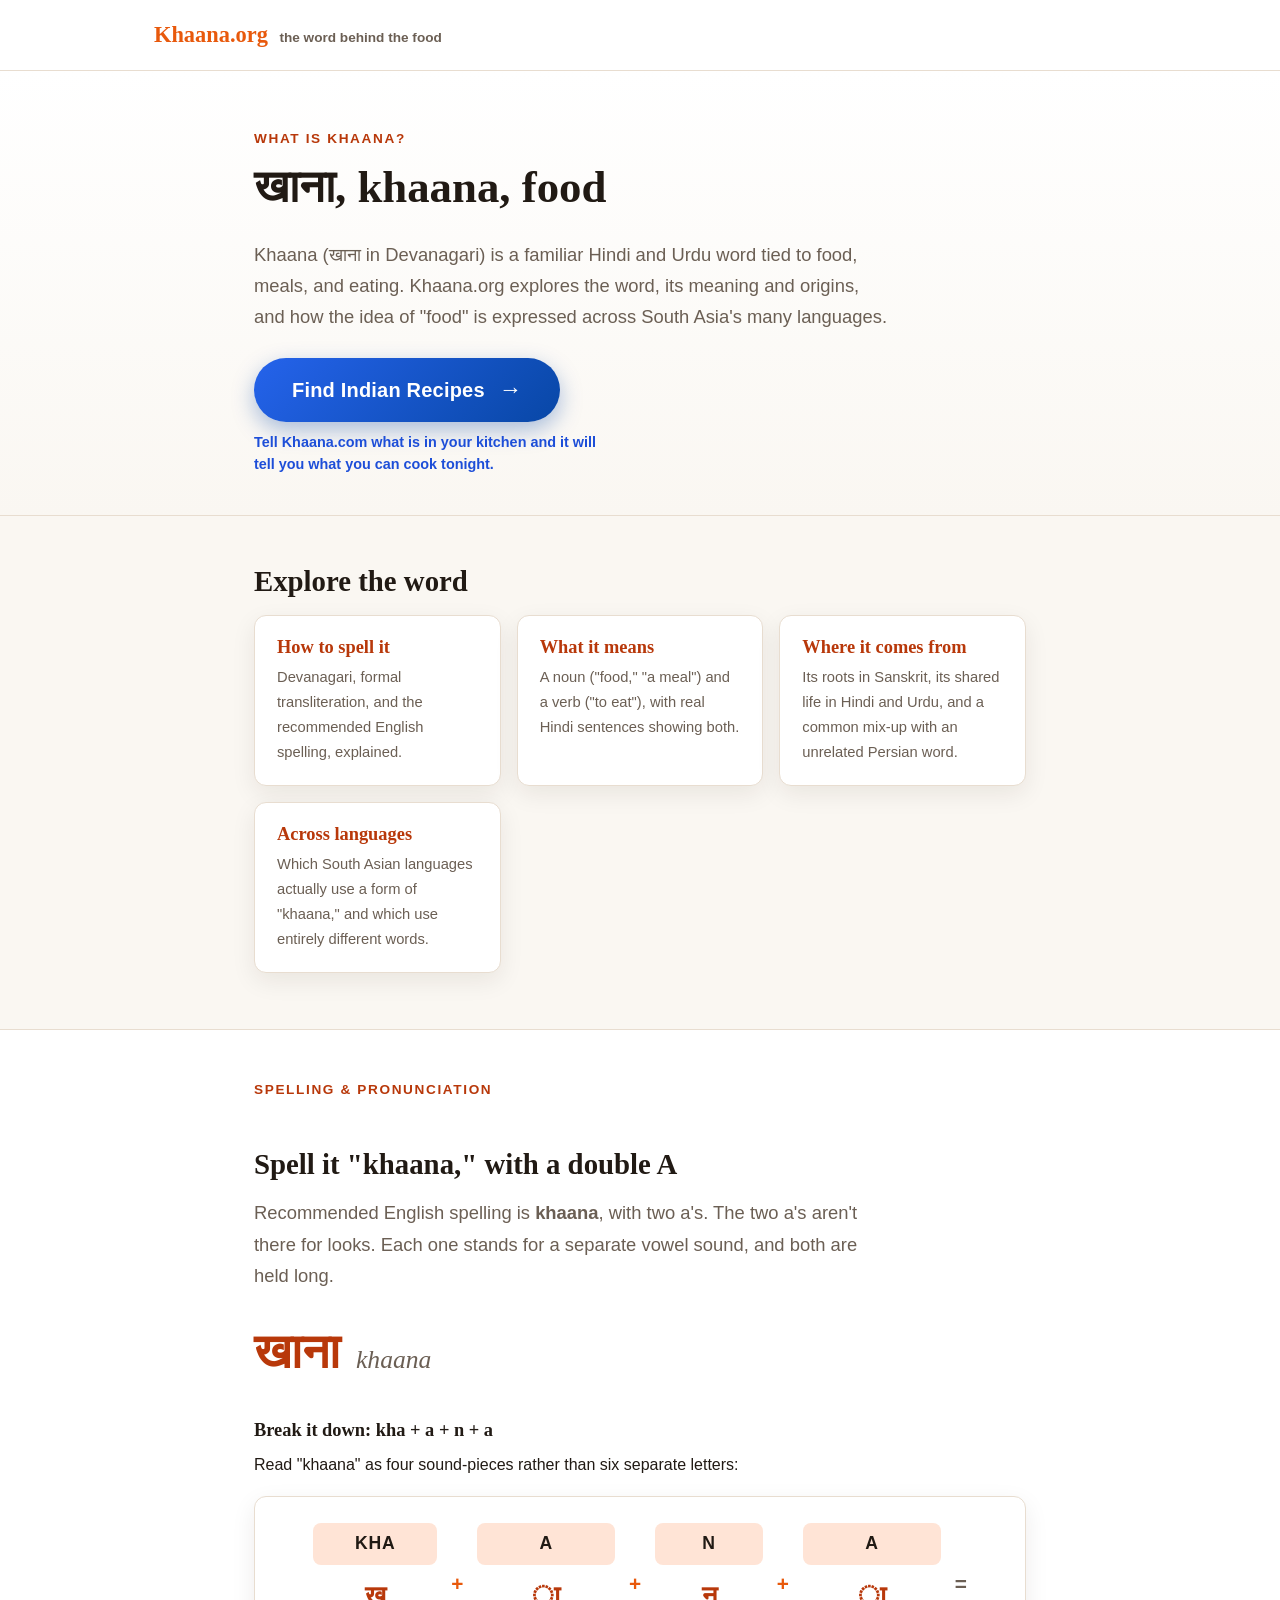
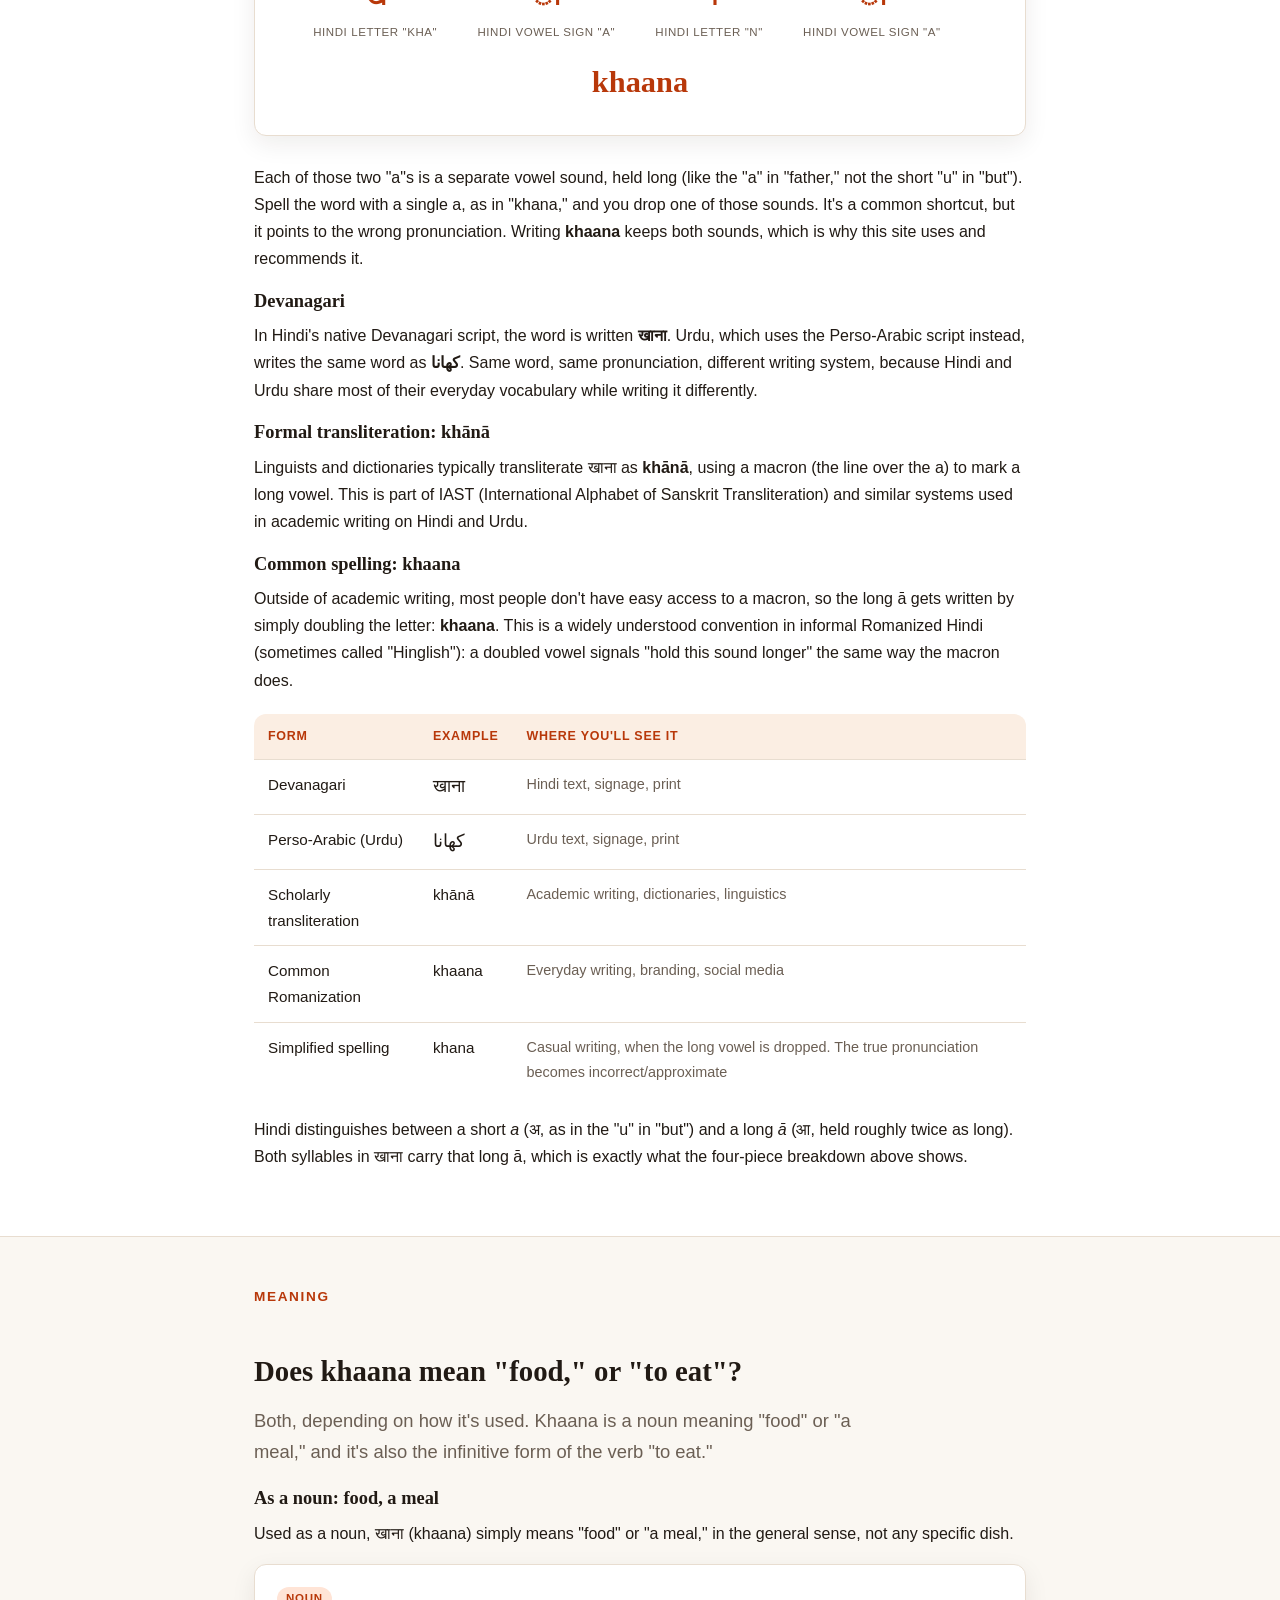
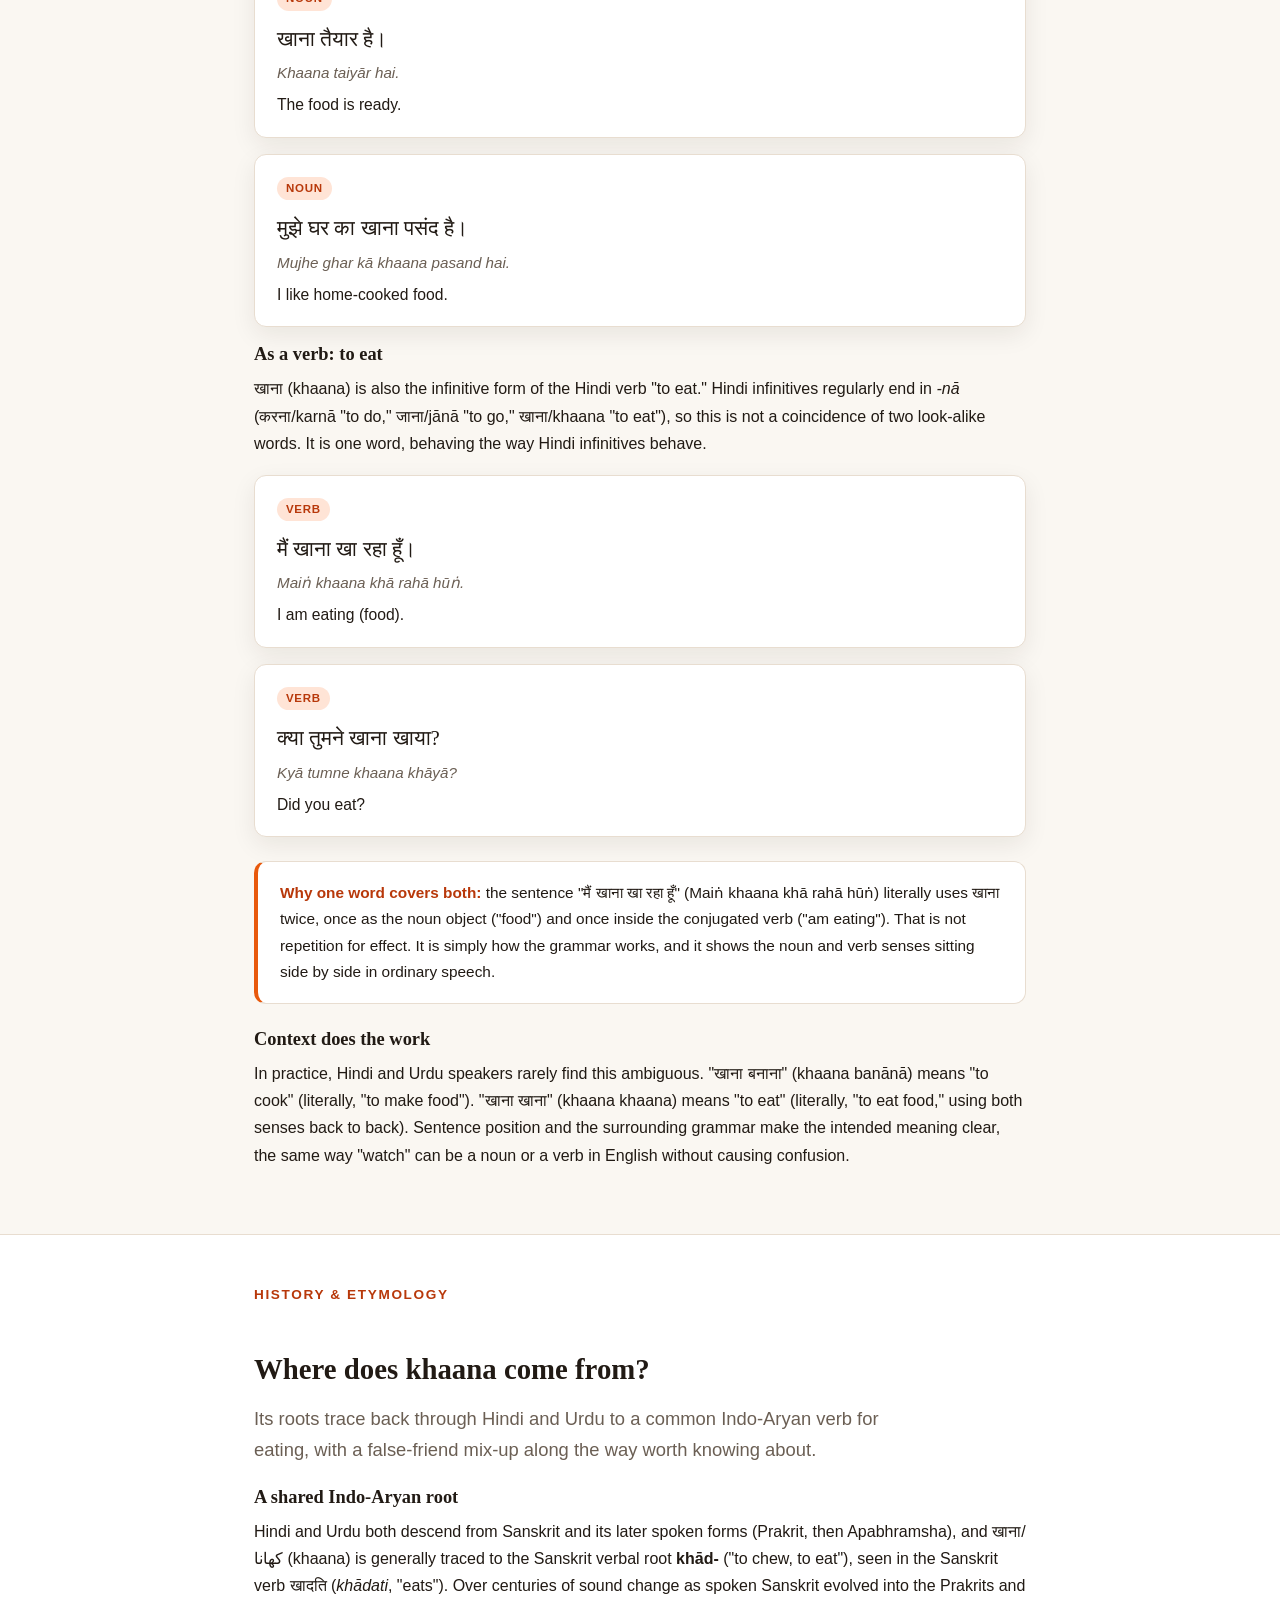
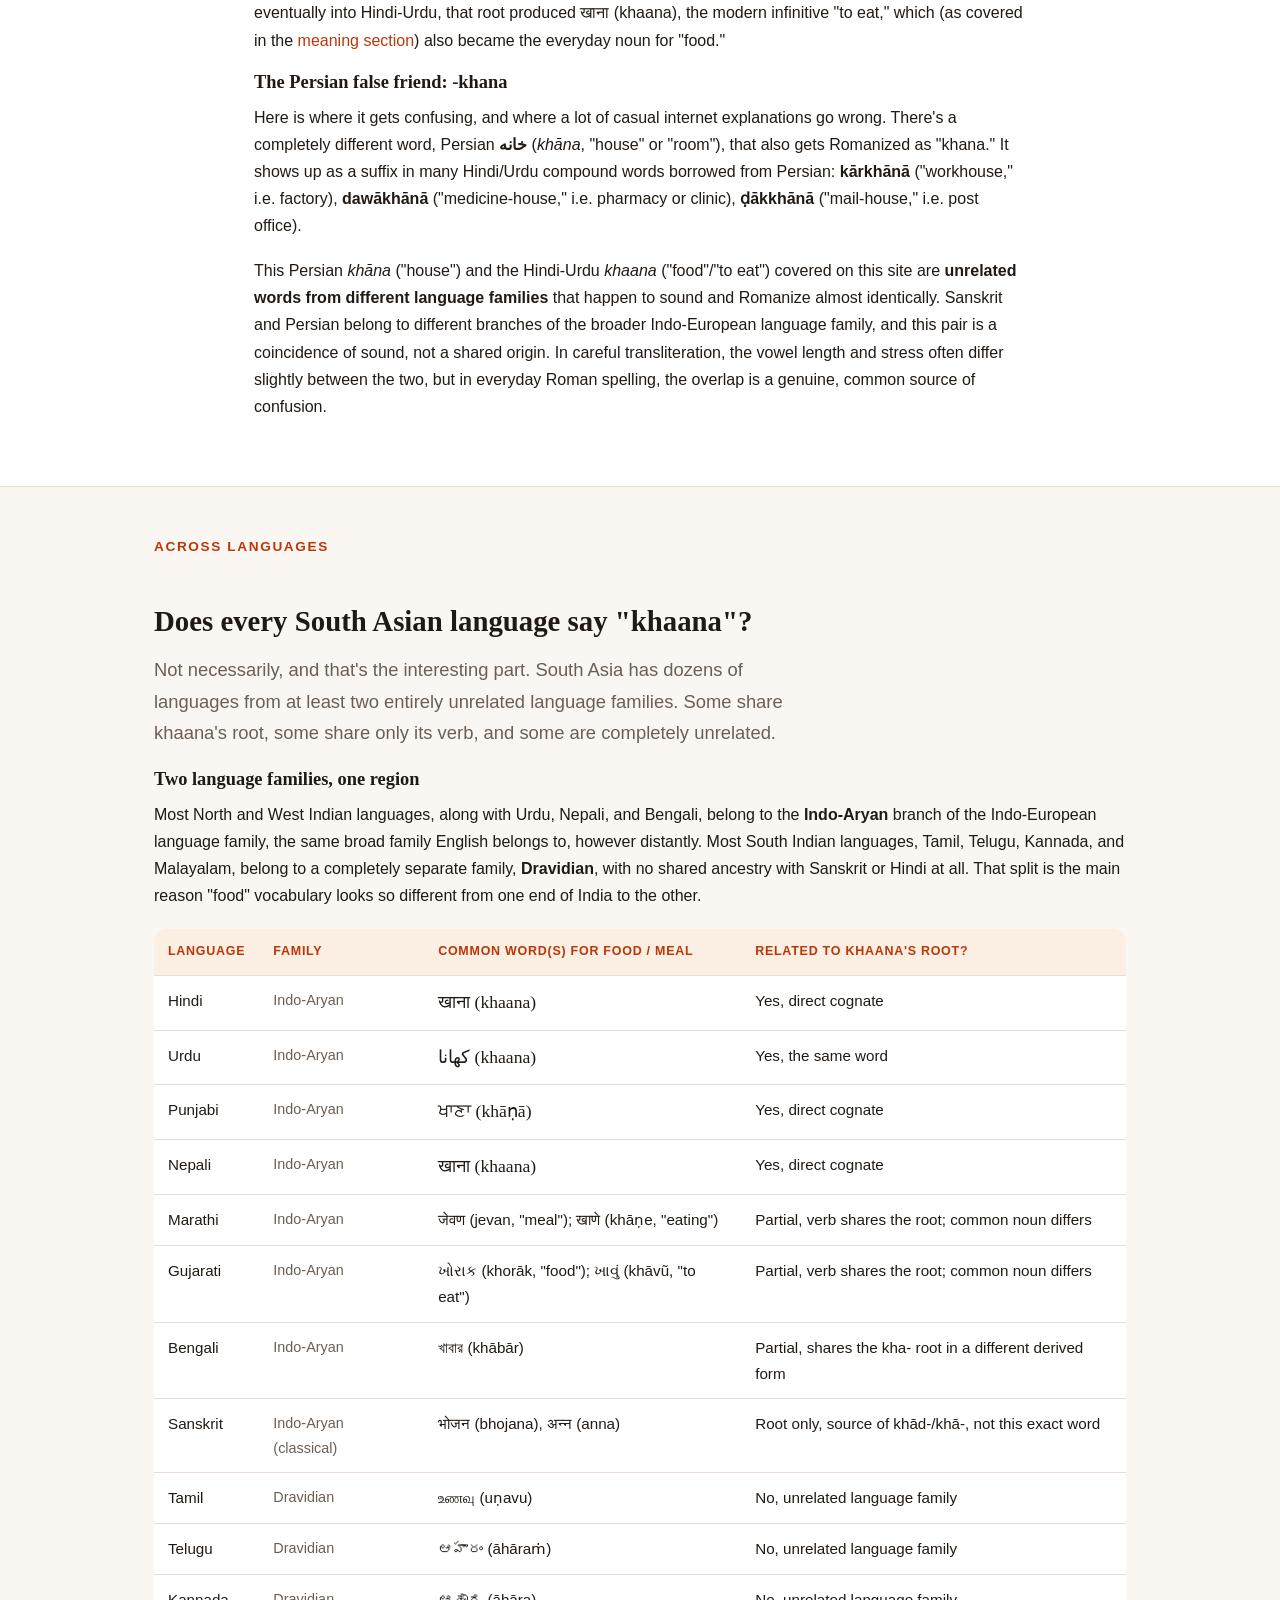
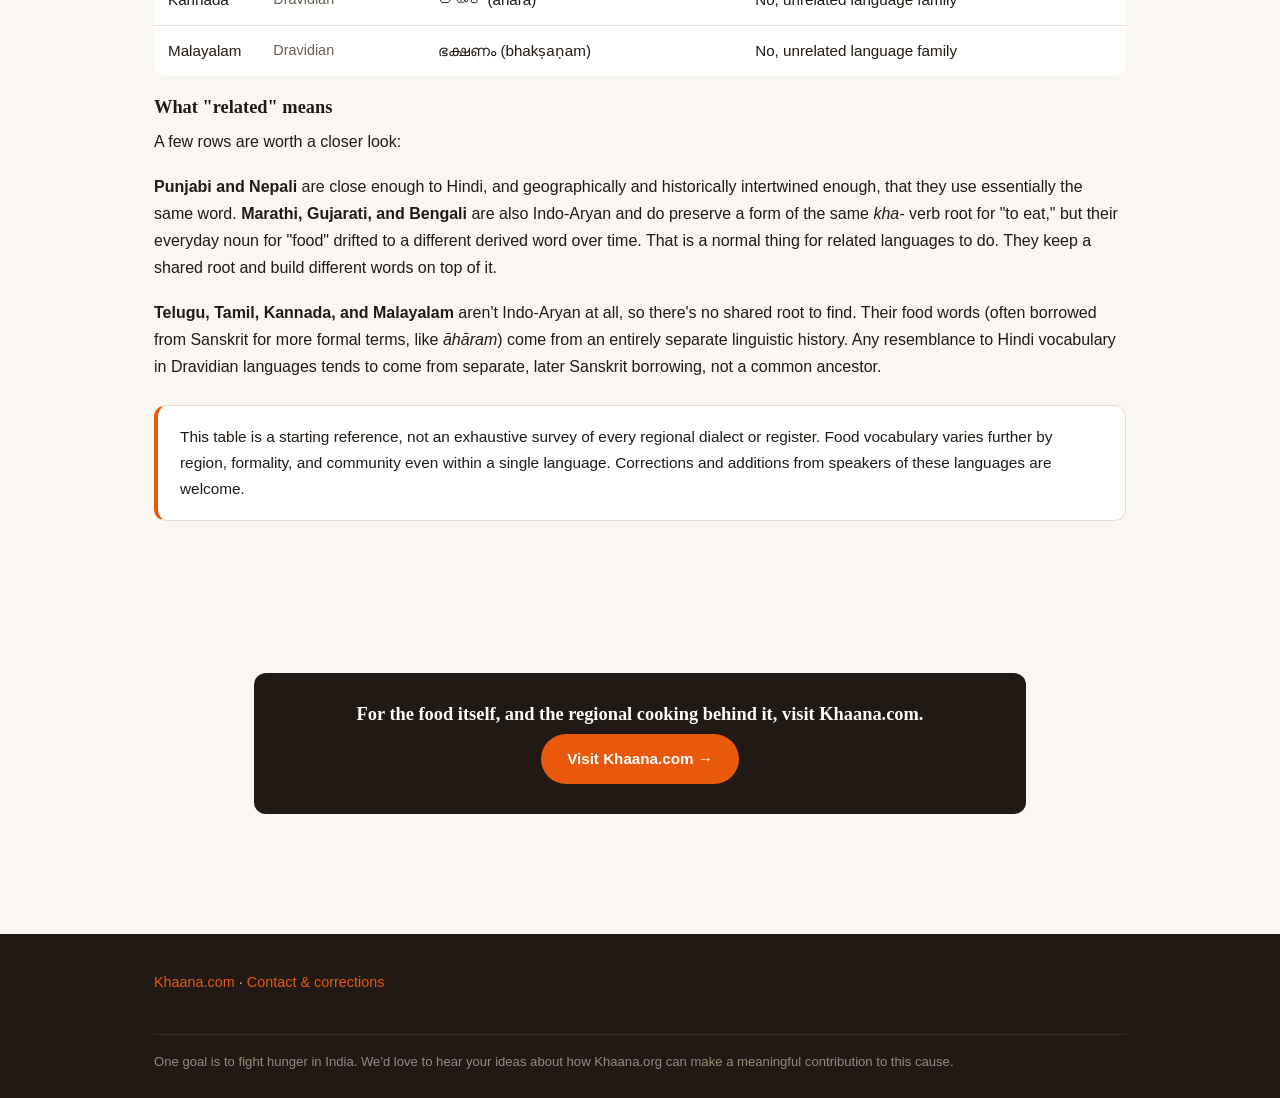
==== index.html @ c516ce92 "Send readers through to the recipes with khaana.com's own button This site is about the word; anyone" ====
<!DOCTYPE html>
<html lang="en">
<head>
<meta charset="UTF-8" />
<meta name="viewport" content="width=device-width, initial-scale=1.0" />
<title>Khaana.org: Spelling, Meaning, History &amp; Culture of the Word "Khaana"</title>
<meta name="description" content="Everything about the word khaana in one place: how to spell and pronounce it, what it means, where it comes from, how it compares across South Asian languages, and about this site." />
<link rel="stylesheet" href="style.css" />
</head>
<body>

<header class="site-header">
  <div class="nav-wrap">
    <a href="index.html" class="brand">Khaana.org <span>the word behind the food</span></a>
  </div>
</header>

<div class="page-head">
  <div class="container">
    <div class="eyebrow">What is Khaana?</div>
    <h1>खाना, khaana, food</h1>
    <p class="lede">Khaana (खाना in Devanagari) is a familiar Hindi and Urdu word tied to food, meals, and eating. Khaana.org explores the word, its meaning and origins, and how the idea of "food" is expressed across South Asia's many languages.</p>

    <!-- Straight through to the recipes. This site is about the word; anyone
         who arrived wanting the food should not have to find the footer link
         to get there. Same button as the one on khaana.com's home page. -->
    <p class="cook-cta-wrap">
      <a class="cook-cta" href="https://khaana.com/cook.html">
        <span class="cook-cta-label">Find Indian Recipes</span>
        <span class="cook-cta-arrow" aria-hidden="true">&rarr;</span>
      </a>
      <span class="cook-cta-note">Tell Khaana.com what is in your kitchen and it will tell you what you can cook tonight.</span>
    </p>
  </div>
</div>

<section>
  <div class="container">
    <h2>Explore the word</h2>
    <div class="card-grid">
      <a class="nav-card" href="#spelling">
        <h3>How to spell it</h3>
        <p>Devanagari, formal transliteration, and the recommended English spelling, explained.</p>
      </a>
      <a class="nav-card" href="#meaning">
        <h3>What it means</h3>
        <p>A noun ("food," "a meal") and a verb ("to eat"), with real Hindi sentences showing both.</p>
      </a>
      <a class="nav-card" href="#history">
        <h3>Where it comes from</h3>
        <p>Its roots in Sanskrit, its shared life in Hindi and Urdu, and a common mix-up with an unrelated Persian word.</p>
      </a>
      <a class="nav-card" href="#languages">
        <h3>Across languages</h3>
        <p>Which South Asian languages actually use a form of "khaana," and which use entirely different words.</p>
      </a>
    </div>
  </div>
</section>

<section id="spelling" class="band-paper">
  <div class="container">
    <div class="eyebrow">Spelling &amp; pronunciation</div>
    <h2>Spell it "khaana," with a double A</h2>
    <p class="lede">Recommended English spelling is <strong>khaana</strong>, with two a's. The two a's aren't there for looks. Each one stands for a separate vowel sound, and both are held long.</p>

    <div class="word-display">
      <span class="dev">खाना</span>
      <span class="translit">khaana</span>
    </div>

    <h3>Break it down: kha + a + n + a</h3>
    <p>Read "khaana" as four sound-pieces rather than six separate letters:</p>

    <div class="breakdown">
      <div class="breakdown-piece">
        <div class="en">KHA</div>
        <div class="dev">ख</div>
        <div class="label">Hindi letter "kha"</div>
      </div>
      <div class="breakdown-plus">+</div>
      <div class="breakdown-piece">
        <div class="en">A</div>
        <div class="dev">ा</div>
        <div class="label">Hindi vowel sign "a"</div>
      </div>
      <div class="breakdown-plus">+</div>
      <div class="breakdown-piece">
        <div class="en">N</div>
        <div class="dev">न</div>
        <div class="label">Hindi letter "n"</div>
      </div>
      <div class="breakdown-plus">+</div>
      <div class="breakdown-piece">
        <div class="en">A</div>
        <div class="dev">ा</div>
        <div class="label">Hindi vowel sign "a"</div>
      </div>
      <div class="breakdown-equals">=</div>
      <div class="breakdown-result">khaana</div>
    </div>

    <p>Each of those two "a"s is a separate vowel sound, held long (like the "a" in "father," not the short "u" in "but"). Spell the word with a single a, as in "khana," and you drop one of those sounds. It's a common shortcut, but it points to the wrong pronunciation. Writing <strong>khaana</strong> keeps both sounds, which is why this site uses and recommends it.</p>

    <h3>Devanagari</h3>
    <p>In Hindi's native Devanagari script, the word is written <strong>खाना</strong>. Urdu, which uses the Perso-Arabic script instead, writes the same word as <strong>کھانا</strong>. Same word, same pronunciation, different writing system, because Hindi and Urdu share most of their everyday vocabulary while writing it differently.</p>

    <h3>Formal transliteration: khānā</h3>
    <p>Linguists and dictionaries typically transliterate खाना as <strong>khānā</strong>, using a macron (the line over the a) to mark a long vowel. This is part of IAST (International Alphabet of Sanskrit Transliteration) and similar systems used in academic writing on Hindi and Urdu.</p>

    <h3>Common spelling: khaana</h3>
    <p>Outside of academic writing, most people don't have easy access to a macron, so the long ā gets written by simply doubling the letter: <strong>khaana</strong>. This is a widely understood convention in informal Romanized Hindi (sometimes called "Hinglish"): a doubled vowel signals "hold this sound longer" the same way the macron does.</p>

    <div class="table-wrap">
      <table>
        <thead><tr><th>Form</th><th>Example</th><th>Where you'll see it</th></tr></thead>
        <tbody>
          <tr><td>Devanagari</td><td class="dev">खाना</td><td class="muted">Hindi text, signage, print</td></tr>
          <tr><td>Perso-Arabic (Urdu)</td><td class="dev">کھانا</td><td class="muted">Urdu text, signage, print</td></tr>
          <tr><td>Scholarly transliteration</td><td>khānā</td><td class="muted">Academic writing, dictionaries, linguistics</td></tr>
          <tr><td>Common Romanization</td><td>khaana</td><td class="muted">Everyday writing, branding, social media</td></tr>
          <tr><td>Simplified spelling</td><td>khana</td><td class="muted">Casual writing, when the long vowel is dropped. The true pronunciation becomes incorrect/approximate</td></tr>
        </tbody>
      </table>
    </div>

    <p>Hindi distinguishes between a short <em>a</em> (अ, as in the "u" in "but") and a long <em>ā</em> (आ, held roughly twice as long). Both syllables in खाना carry that long ā, which is exactly what the four-piece breakdown above shows. 
</section>

<section id="meaning">
  <div class="container">
    <div class="eyebrow">Meaning</div>
    <h2>Does khaana mean "food," or "to eat"?</h2>
    <p class="lede">Both, depending on how it's used. Khaana is a noun meaning "food" or "a meal," and it's also the infinitive form of the verb "to eat."</p>

    <h3>As a noun: food, a meal</h3>
    <p>Used as a noun, खाना (khaana) simply means "food" or "a meal," in the general sense, not any specific dish.</p>

    <div class="example">
      <span class="tag">Noun</span>
      <div class="hi">खाना तैयार है।</div>
      <div class="translit">Khaana taiyār hai.</div>
      <div class="en">The food is ready.</div>
    </div>
    <div class="example">
      <span class="tag">Noun</span>
      <div class="hi">मुझे घर का खाना पसंद है।</div>
      <div class="translit">Mujhe ghar kā khaana pasand hai.</div>
      <div class="en">I like home-cooked food.</div>
    </div>

    <h3>As a verb: to eat</h3>
    <p>खाना (khaana) is also the infinitive form of the Hindi verb "to eat." Hindi infinitives regularly end in <em>-nā</em> (करना/karnā "to do," जाना/jānā "to go," खाना/khaana "to eat"), so this is not a coincidence of two look-alike words. It is one word, behaving the way Hindi infinitives behave.</p>

    <div class="example">
      <span class="tag">Verb</span>
      <div class="hi">मैं खाना खा रहा हूँ।</div>
      <div class="translit">Maiṅ khaana khā rahā hūṅ.</div>
      <div class="en">I am eating (food).</div>
    </div>
    <div class="example">
      <span class="tag">Verb</span>
      <div class="hi">क्या तुमने खाना खाया?</div>
      <div class="translit">Kyā tumne khaana khāyā?</div>
      <div class="en">Did you eat?</div>
    </div>

    <div class="callout">
      <strong>Why one word covers both:</strong> the sentence "मैं खाना खा रहा हूँ" (Maiṅ khaana khā rahā hūṅ) literally uses खाना twice, once as the noun object ("food") and once inside the conjugated verb ("am eating"). That is not repetition for effect. It is simply how the grammar works, and it shows the noun and verb senses sitting side by side in ordinary speech.
    </div>

    <h3>Context does the work</h3>
    <p>In practice, Hindi and Urdu speakers rarely find this ambiguous. "खाना बनाना" (khaana banānā) means "to cook" (literally, "to make food"). "खाना खाना" (khaana khaana) means "to eat" (literally, "to eat food," using both senses back to back). Sentence position and the surrounding grammar make the intended meaning clear, the same way "watch" can be a noun or a verb in English without causing confusion.</p>
  </div>
</section>

<section id="history" class="band-paper">
  <div class="container">
    <div class="eyebrow">History &amp; etymology</div>
    <h2>Where does khaana come from?</h2>
    <p class="lede">Its roots trace back through Hindi and Urdu to a common Indo-Aryan verb for eating, with a false-friend mix-up along the way worth knowing about.</p>

    <h3>A shared Indo-Aryan root</h3>
    <p>Hindi and Urdu both descend from Sanskrit and its later spoken forms (Prakrit, then Apabhramsha), and खाना/کھانا (khaana) is generally traced to the Sanskrit verbal root <strong>khād-</strong> ("to chew, to eat"), seen in the Sanskrit verb खादति (<em>khādati</em>, "eats"). Over centuries of sound change as spoken Sanskrit evolved into the Prakrits and eventually into Hindi-Urdu, that root produced खाना (khaana), the modern infinitive "to eat," which (as covered in the <a href="#meaning">meaning section</a>) also became the everyday noun for "food."</p>

    <h3>The Persian false friend: -khana</h3>
    <p>Here is where it gets confusing, and where a lot of casual internet explanations go wrong. There's a completely different word, Persian <strong>خانه</strong> (<em>khāna</em>, "house" or "room"), that also gets Romanized as "khana." It shows up as a suffix in many Hindi/Urdu compound words borrowed from Persian: <strong>kārkhānā</strong> ("workhouse," i.e. factory), <strong>dawākhānā</strong> ("medicine-house," i.e. pharmacy or clinic), <strong>ḍākkhānā</strong> ("mail-house," i.e. post office).</p>
    <p>This Persian <em>khāna</em> ("house") and the Hindi-Urdu <em>khaana</em> ("food"/"to eat") covered on this site are <strong>unrelated words from different language families</strong> that happen to sound and Romanize almost identically. Sanskrit and Persian belong to different branches of the broader Indo-European language family, and this pair is a coincidence of sound, not a shared origin. In careful transliteration, the vowel length and stress often differ slightly between the two, but in everyday Roman spelling, the overlap is a genuine, common source of confusion.</p>

  </div>
</section>

<section id="languages">
  <div class="container-wide">
    <div class="eyebrow">Across languages</div>
    <h2>Does every South Asian language say "khaana"?</h2>
    <p class="lede">Not necessarily, and that's the interesting part. South Asia has dozens of languages from at least two entirely unrelated language families. Some share khaana's root, some share only its verb, and some are completely unrelated.</p>

    <h3>Two language families, one region</h3>
    <p>Most North and West Indian languages, along with Urdu, Nepali, and Bengali, belong to the <strong>Indo-Aryan</strong> branch of the Indo-European language family, the same broad family English belongs to, however distantly. Most South Indian languages, Tamil, Telugu, Kannada, and Malayalam, belong to a completely separate family, <strong>Dravidian</strong>, with no shared ancestry with Sanskrit or Hindi at all. That split is the main reason "food" vocabulary looks so different from one end of India to the other.</p>

    <div class="table-wrap">
      <table>
        <thead>
          <tr><th>Language</th><th>Family</th><th>Common word(s) for food / meal</th><th>Related to khaana's root?</th></tr>
        </thead>
        <tbody>
          <tr><td>Hindi</td><td class="muted">Indo-Aryan</td><td class="dev">खाना (khaana)</td><td>Yes, direct cognate</td></tr>
          <tr><td>Urdu</td><td class="muted">Indo-Aryan</td><td class="dev">کھانا (khaana)</td><td>Yes, the same word</td></tr>
          <tr><td>Punjabi</td><td class="muted">Indo-Aryan</td><td class="dev">ਖਾਣਾ (khāṇā)</td><td>Yes, direct cognate</td></tr>
          <tr><td>Nepali</td><td class="muted">Indo-Aryan</td><td class="dev">खाना (khaana)</td><td>Yes, direct cognate</td></tr>
          <tr><td>Marathi</td><td class="muted">Indo-Aryan</td><td>जेवण (jevan, "meal"); खाणे (khāṇe, "eating")</td><td>Partial, verb shares the root; common noun differs</td></tr>
          <tr><td>Gujarati</td><td class="muted">Indo-Aryan</td><td>ખોરાક (khorāk, "food"); ખાવું (khāvũ, "to eat")</td><td>Partial, verb shares the root; common noun differs</td></tr>
          <tr><td>Bengali</td><td class="muted">Indo-Aryan</td><td>খাবার (khābār)</td><td>Partial, shares the kha- root in a different derived form</td></tr>
          <tr><td>Sanskrit</td><td class="muted">Indo-Aryan (classical)</td><td>भोजन (bhojana), अन्न (anna)</td><td>Root only, source of khād-/khā-, not this exact word</td></tr>
          <tr><td>Tamil</td><td class="muted">Dravidian</td><td>உணவு (uṇavu)</td><td>No, unrelated language family</td></tr>
          <tr><td>Telugu</td><td class="muted">Dravidian</td><td>ఆహారం (āhāraṁ)</td><td>No, unrelated language family</td></tr>
          <tr><td>Kannada</td><td class="muted">Dravidian</td><td>ಆಹಾರ (āhāra)</td><td>No, unrelated language family</td></tr>
          <tr><td>Malayalam</td><td class="muted">Dravidian</td><td>ഭക്ഷണം (bhakṣaṇam)</td><td>No, unrelated language family</td></tr>
        </tbody>
      </table>
    </div>

    <h3>What "related" means </h3>
    <p>A few rows are worth a closer look:</p>
    <p><strong>Punjabi and Nepali</strong> are close enough to Hindi, and geographically and historically intertwined enough, that they use essentially the same word. <strong>Marathi, Gujarati, and Bengali</strong> are also Indo-Aryan and do preserve a form of the same <em>kha-</em> verb root for "to eat," but their everyday noun for "food" drifted to a different derived word over time. That is a normal thing for related languages to do. They keep a shared root and build different words on top of it.</p>
    <p><strong>Telugu, Tamil, Kannada, and Malayalam</strong> aren't Indo-Aryan at all, so there's no shared root to find. Their food words (often borrowed from Sanskrit for more formal terms, like <em>āhāram</em>) come from an entirely separate linguistic history. Any resemblance to Hindi vocabulary in Dravidian languages tends to come from separate, later Sanskrit borrowing, not a common ancestor.</p>

    <div class="callout">
      This table is a starting reference, not an exhaustive survey of every regional dialect or register. Food vocabulary varies further by region, formality, and community even within a single language. Corrections and additions from speakers of these languages are welcome.
    </div>
  </div>
</section>

<section>
  <div class="container">
    <div class="cta-panel">
      <h3>For the food itself, and the regional cooking behind it, visit Khaana.com.</h3>
      <a class="cta-btn" href="https://khaana.com">Visit Khaana.com &rarr;</a>
    </div>
  </div>
</section>

<footer class="site-footer">
  <div class="container-wide">
    <div><a href="https://khaana.com">Khaana.com</a> &middot; <a href="mailto:strategychoice1@gmail.com">Contact &amp; corrections</a></div>
    <div class="foot-note">One goal is to fight hunger in India. We'd love to hear your ideas about how Khaana.org can make a meaningful contribution to this cause. </div>
  </div>
</footer>

</body>
</html>
---- style.css ----
:root {
  --cream: #faf7f2;
  --paper: #ffffff;
  --ink: #211a14;
  --ink-soft: #6b5f54;
  --accent: #e8590c;
  --accent-dark: #b8380a;
  --line: #e8ddd0;
  --devanagari: #b8380a;
  --radius: 12px;
  --shadow: 0 8px 24px rgba(35, 20, 8, 0.08);
  --serif: 'Georgia', 'Iowan Old Style', 'Palatino Linotype', serif;
  --sans: -apple-system, BlinkMacSystemFont, 'Segoe UI', Helvetica, Arial, sans-serif;
}

* { box-sizing: border-box; }
html { scroll-behavior: smooth; }

body {
  margin: 0;
  font-family: var(--sans);
  color: var(--ink);
  background: var(--cream);
  line-height: 1.7;
  overflow-x: hidden;
  -webkit-text-size-adjust: 100%;
}

img { max-width: 100%; display: block; }
a { color: var(--accent-dark); text-decoration: none; }
a:hover { text-decoration: underline; }

h1, h2, h3 {
  font-family: var(--serif);
  font-weight: 700;
  color: var(--ink);
  line-height: 1.25;
  margin: 0 0 0.5em;
}
h1 { font-size: clamp(1.9rem, 4.5vw, 2.8rem); }
h2 { font-size: clamp(1.4rem, 2.8vw, 1.8rem); margin-top: 1.6em; }
h2:first-child { margin-top: 0; }
h3 { font-size: 1.15rem; }

p { margin: 0 0 1.1em; }

.container { max-width: 820px; margin: 0 auto; padding: 0 24px; }
.container-wide { max-width: 1020px; margin: 0 auto; padding: 0 24px; }

/* ---------- Header ---------- */
.site-header {
  background: var(--paper);
  border-bottom: 1px solid var(--line);
  position: sticky;
  top: 0;
  z-index: 100;
}
.nav-wrap {
  max-width: 1020px;
  margin: 0 auto;
  padding: 16px 24px;
  display: flex;
  align-items: center;
  justify-content: space-between;
  flex-wrap: wrap;
  gap: 10px;
}
.brand {
  font-family: var(--serif);
  font-size: 1.4rem;
  font-weight: 700;
  color: var(--accent);
}
.brand span { color: var(--ink-soft); font-family: var(--sans); font-size: 0.85rem; font-weight: 600; margin-left: 6px; }
.nav-links { display: flex; flex-wrap: wrap; gap: 4px 20px; list-style: none; margin: 0; padding: 0; }
.nav-links a { color: var(--ink-soft); font-size: 0.95rem; font-weight: 600; }
.nav-links a:hover, .nav-links a.active { color: var(--accent-dark); text-decoration: none; }

/* ---------- Hero / page head ---------- */
.page-head {
  padding: 56px 0 40px;
  border-bottom: 1px solid var(--line);
  background: linear-gradient(180deg, #fff 0%, var(--cream) 100%);
}
.page-head .eyebrow {
  text-transform: uppercase;
  letter-spacing: 0.12em;
  font-size: 0.85rem;
  font-weight: 700;
  color: var(--accent-dark);
  margin-bottom: 10px;
}
.page-head p.lede { font-size: 1.15rem; color: var(--ink-soft); max-width: 640px; }

/* ---------- Sections ---------- */
section { padding: 48px 0; scroll-margin-top: 84px; }
section.tight { padding: 28px 0; }
section.band-paper { background: var(--paper); border-top: 1px solid var(--line); border-bottom: 1px solid var(--line); }

.eyebrow {
  text-transform: uppercase;
  letter-spacing: 0.12em;
  font-size: 0.85rem;
  font-weight: 700;
  color: var(--accent-dark);
  margin-bottom: 10px;
}
section p.lede { font-size: 1.15rem; color: var(--ink-soft); max-width: 640px; }

/* ---------- Spelling breakdown ---------- */
.breakdown {
  display: flex;
  align-items: center;
  justify-content: center;
  flex-wrap: wrap;
  gap: 14px;
  background: var(--paper);
  border: 1px solid var(--line);
  border-radius: var(--radius);
  padding: 26px 20px;
  margin: 18px 0 28px;
  box-shadow: var(--shadow);
}
.breakdown-piece { text-align: center; }
.breakdown-piece .en {
  font-family: var(--sans);
  font-weight: 700;
  font-size: 1.1rem;
  letter-spacing: 0.04em;
  color: var(--ink);
  background: #ffe4d6;
  border-radius: 8px;
  padding: 6px 14px;
  margin-bottom: 8px;
}
.breakdown-piece .dev { font-family: var(--serif); font-size: 1.7rem; font-weight: 700; color: var(--devanagari); }
.breakdown-piece .label { font-size: 0.72rem; color: var(--ink-soft); text-transform: uppercase; letter-spacing: 0.05em; margin-top: 4px; }
.breakdown-plus { font-size: 1.3rem; font-weight: 700; color: var(--accent); }
.breakdown-equals { font-size: 1.3rem; font-weight: 700; color: var(--ink-soft); }
.breakdown-result {
  font-family: var(--serif);
  font-size: 1.9rem;
  font-weight: 700;
  color: var(--accent-dark);
}

/* ---------- Devanagari word display ---------- */
.word-display {
  display: flex;
  align-items: baseline;
  gap: 16px;
  flex-wrap: wrap;
  margin: 10px 0 26px;
}
.word-display .dev { font-family: var(--serif); font-size: 3rem; font-weight: 700; color: var(--devanagari); }
.word-display .translit { font-family: var(--serif); font-style: italic; font-size: 1.6rem; color: var(--ink-soft); }

/* ---------- Callout boxes ---------- */
.callout {
  background: var(--paper);
  border: 1px solid var(--line);
  border-left: 4px solid var(--accent);
  border-radius: var(--radius);
  padding: 18px 22px;
  margin: 24px 0;
  font-size: 0.96rem;
}
.callout.notice { border-left-color: #b8380a; }
.callout strong { color: var(--accent-dark); }

/* ---------- Example sentence card ---------- */
.example {
  background: var(--paper);
  border: 1px solid var(--line);
  border-radius: var(--radius);
  padding: 18px 22px;
  margin: 16px 0;
  box-shadow: var(--shadow);
}
.example .hi { font-family: var(--serif); font-size: 1.3rem; color: var(--ink); margin-bottom: 4px; }
.example .translit { color: var(--ink-soft); font-style: italic; font-size: 0.95rem; margin-bottom: 6px; }
.example .en { font-size: 0.98rem; }
.example .tag {
  display: inline-block;
  font-size: 0.72rem;
  font-weight: 700;
  text-transform: uppercase;
  letter-spacing: 0.06em;
  color: var(--accent-dark);
  background: #ffe4d6;
  padding: 2px 9px;
  border-radius: 999px;
  margin-bottom: 10px;
}

/* ---------- Tables ---------- */
.table-wrap { overflow-x: auto; margin: 20px 0; }
table { width: 100%; border-collapse: collapse; font-size: 0.95rem; background: var(--paper); border-radius: var(--radius); overflow: hidden; }
th, td { text-align: left; padding: 12px 14px; border-bottom: 1px solid var(--line); vertical-align: top; }
th { background: #fbeee3; font-size: 0.78rem; text-transform: uppercase; letter-spacing: 0.06em; color: var(--accent-dark); }
tr:last-child td { border-bottom: none; }
td.dev { font-family: var(--serif); font-size: 1.1rem; }
td.muted { color: var(--ink-soft); font-size: 0.9rem; }

/* ---------- Section nav cards (home) ---------- */
.card-grid {
  display: grid;
  grid-template-columns: repeat(auto-fit, minmax(220px, 1fr));
  gap: 16px;
  margin: 8px 0;
}
.nav-card {
  display: block;
  background: var(--paper);
  border: 1px solid var(--line);
  border-radius: var(--radius);
  padding: 20px 22px;
  box-shadow: var(--shadow);
  transition: transform 0.15s ease;
}
.nav-card:hover { transform: translateY(-3px); text-decoration: none; }
.nav-card h3 { margin-bottom: 6px; color: var(--accent-dark); }
.nav-card p { color: var(--ink-soft); font-size: 0.92rem; margin: 0; }

/* ---------- CTA to Khaana.com ---------- */
.cta-panel {
  background: #211a14;
  color: #f3e8dc;
  border-radius: var(--radius);
  padding: 30px 32px;
  margin: 32px 0;
  text-align: center;
}
.cta-panel h3 { color: #fff; margin-bottom: 8px; }
.cta-panel p { color: #d8c6b4; margin-bottom: 18px; }
.cta-btn {
  display: inline-block;
  background: var(--accent);
  color: #fff;
  padding: 12px 26px;
  border-radius: 999px;
  font-weight: 700;
  font-size: 0.95rem;
}
.cta-btn:hover { background: var(--accent-dark); text-decoration: none; }

/* ---------- Footer ---------- */
.site-footer {
  background: #211a14;
  color: #cbbba9;
  padding: 36px 0 24px;
  margin-top: 40px;
  font-size: 0.9rem;
}
.site-footer .container-wide { display: flex; flex-wrap: wrap; justify-content: space-between; gap: 20px; align-items: center; }
.site-footer a { color: var(--accent); }
.site-footer .foot-note { width: 100%; border-top: 1px solid #3a2e22; margin-top: 20px; padding-top: 16px; font-size: 0.82rem; color: #9c8b78; }

@media (max-width: 640px) {
  .word-display .dev { font-size: 2.2rem; }
  .word-display .translit { font-size: 1.2rem; }
}

/* ---------- Phones ---------- */
@media (max-width: 560px) {
  .container, .container-wide { padding: 0 18px; }
  section { padding: 40px 0; scroll-margin-top: 70px; }
  .page-head { padding: 38px 0 30px; }
  .nav-wrap { padding: 14px 18px; }
  .brand { font-size: 1.25rem; }
  .brand span { display: block; margin-left: 0; margin-top: 2px; }

  .page-head p.lede, section p.lede { font-size: 1.06rem; }

  /* Spelling breakdown: tighter so kha + a + n + a fits comfortably */
  .breakdown { gap: 10px; padding: 20px 12px; }
  .breakdown-piece .en { font-size: 1rem; padding: 5px 11px; }
  .breakdown-piece .dev { font-size: 1.45rem; }
  .breakdown-result { font-size: 1.6rem; }

  .callout, .example { padding: 16px 18px; }

  /* Tables: smaller cells; they still scroll sideways inside .table-wrap */
  table { font-size: 0.9rem; }
  th, td { padding: 9px 10px; }
  td.dev { font-size: 1rem; }

  .cta-panel { padding: 24px 20px; }

  .site-footer .container-wide { flex-direction: column; align-items: flex-start; gap: 12px; }
}


/* ---------- through to the recipes ----------
   The same button khaana.com uses for its primary action, so the two sites
   read as one family. The light stop of the gradient is #2563eb because the
   hover brightens by 8% and it is the hovered colour that has to clear AA:
   5.17:1 at rest, 4.54:1 hovered. */
.cook-cta-wrap {
  margin: 26px 0 0;
  display: flex;
  flex-direction: column;
  align-items: flex-start;
  gap: 10px;
}
.cook-cta {
  display: inline-flex;
  align-items: center;
  gap: 14px;
  padding: 18px 38px;
  border-radius: 999px;
  background: linear-gradient(135deg, #2563eb, #0847a6);
  color: #fff;
  font-size: 1.25rem;
  font-weight: 800;
  line-height: 1.2;
  text-decoration: none;
  box-shadow: 0 8px 22px rgba(8, 71, 166, 0.34);
  transition: transform 0.16s ease, box-shadow 0.16s ease, filter 0.16s ease;
}
.cook-cta:hover {
  text-decoration: none;
  transform: translateY(-2px);
  filter: brightness(1.08);
  box-shadow: 0 14px 32px rgba(8, 71, 166, 0.42);
}
.cook-cta-label { letter-spacing: 0.01em; }
.cook-cta-arrow { font-size: 1.15em; }
.cook-cta-note {
  font-size: 0.9rem;
  font-weight: 600;
  color: #1d4ed8;
  max-width: 44ch;
  line-height: 1.5;
}

@media (max-width: 620px) {
  /* Full width and a 48px target on a phone, like every other control. */
  .cook-cta { width: 100%; justify-content: center; padding: 16px 24px; font-size: 1.1rem; }
  .cook-cta-note { font-size: 0.85rem; }
}
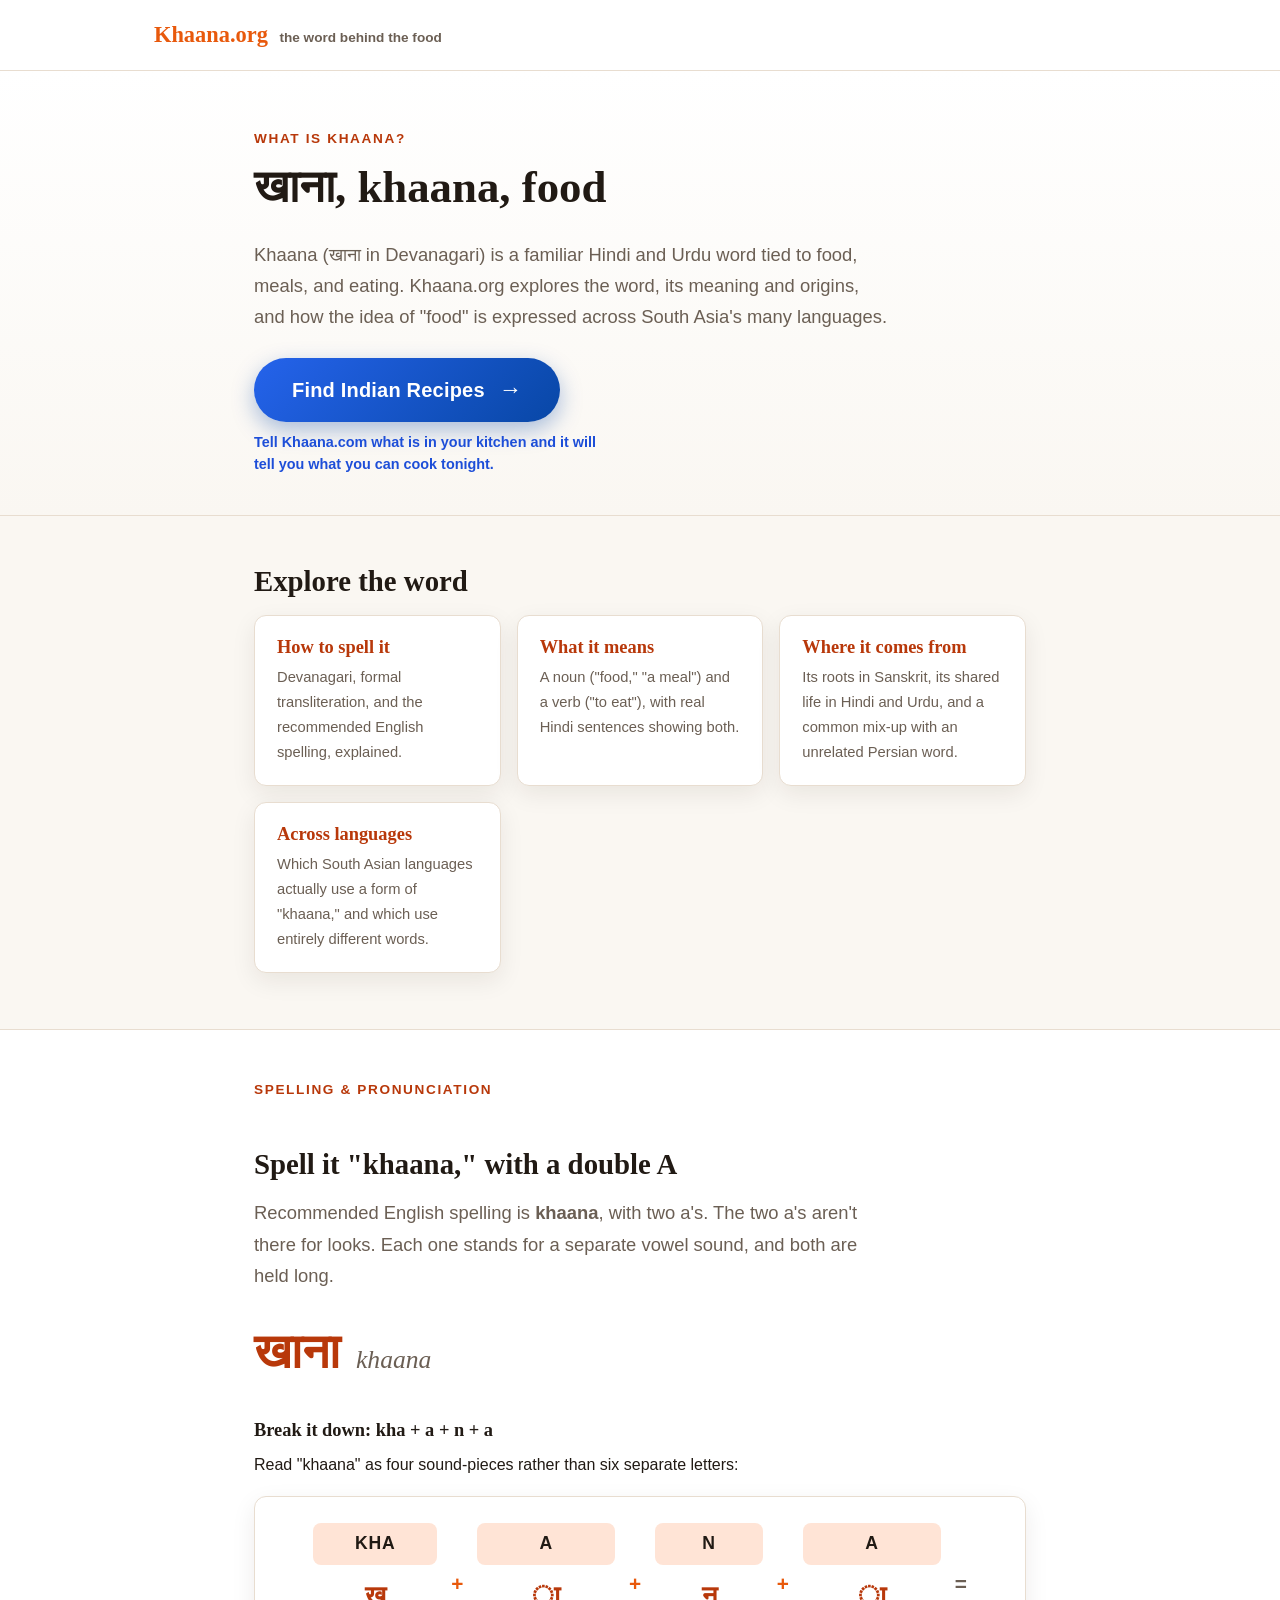
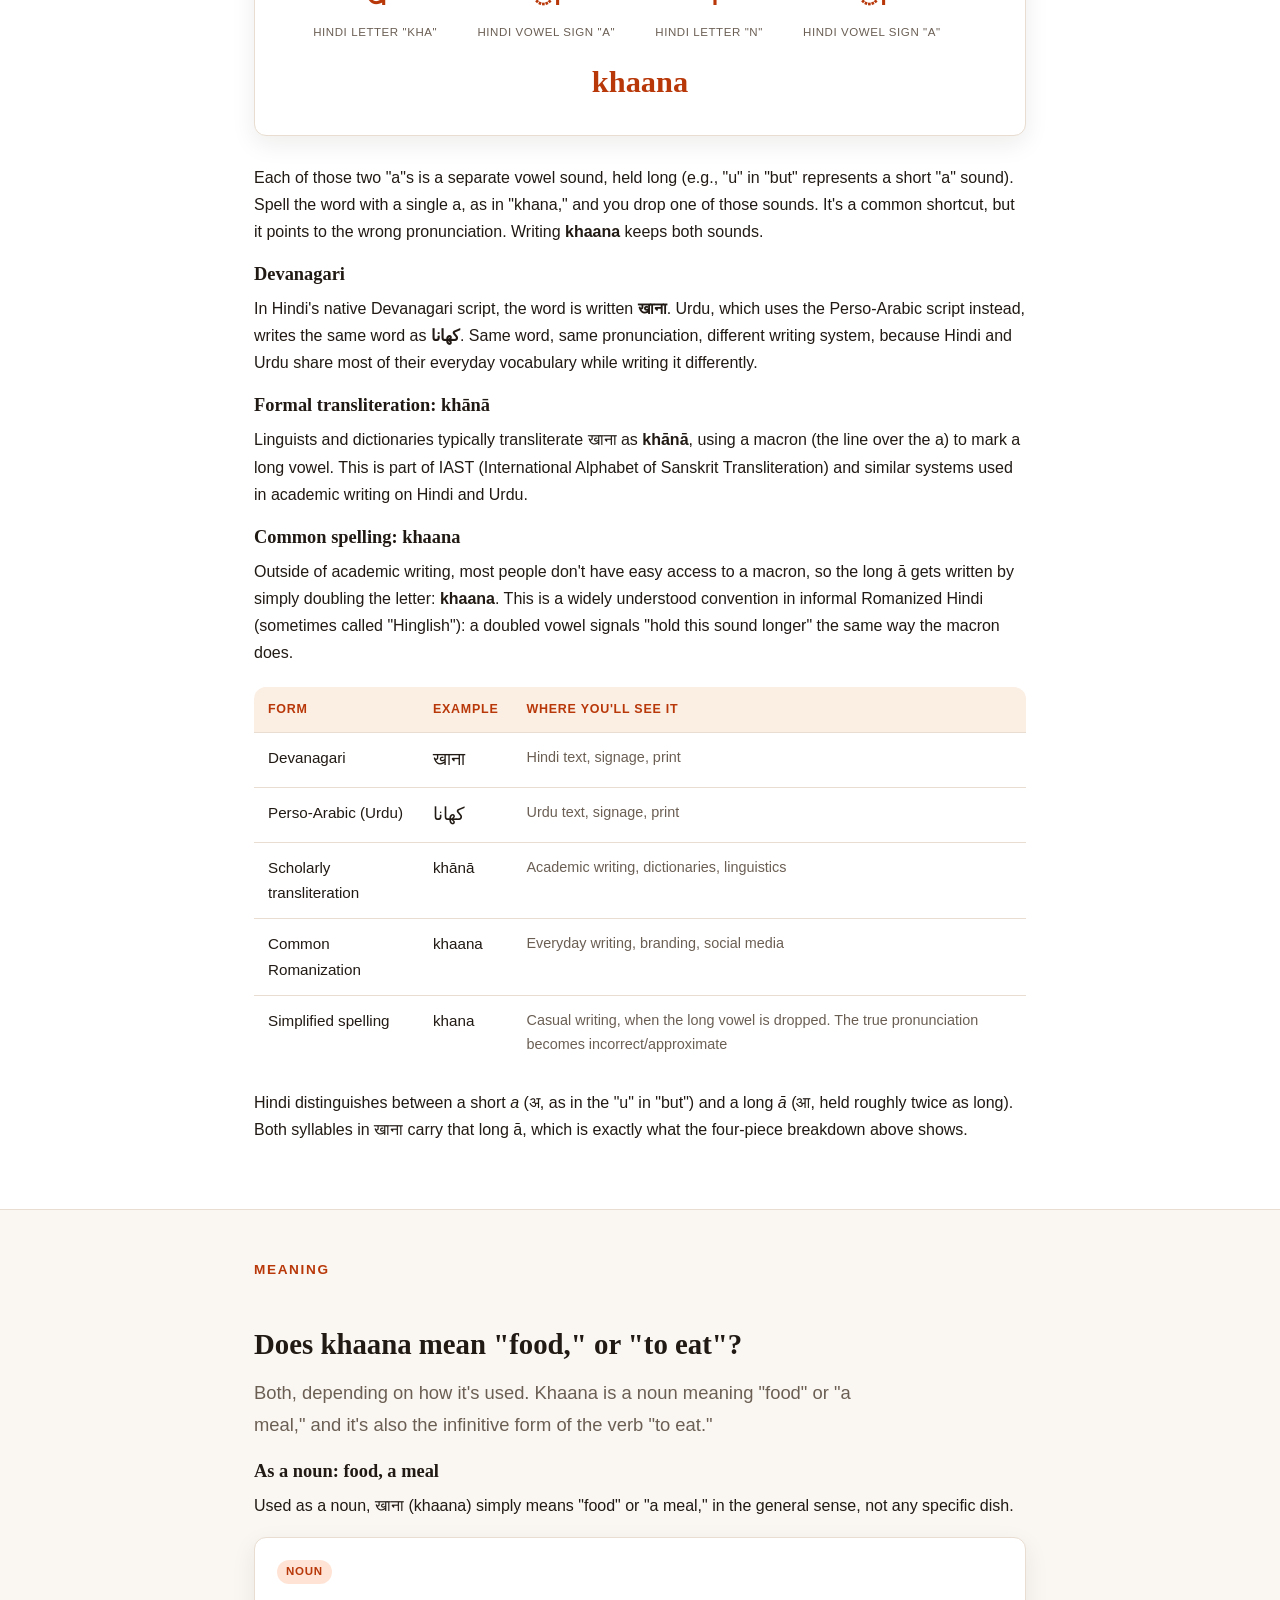
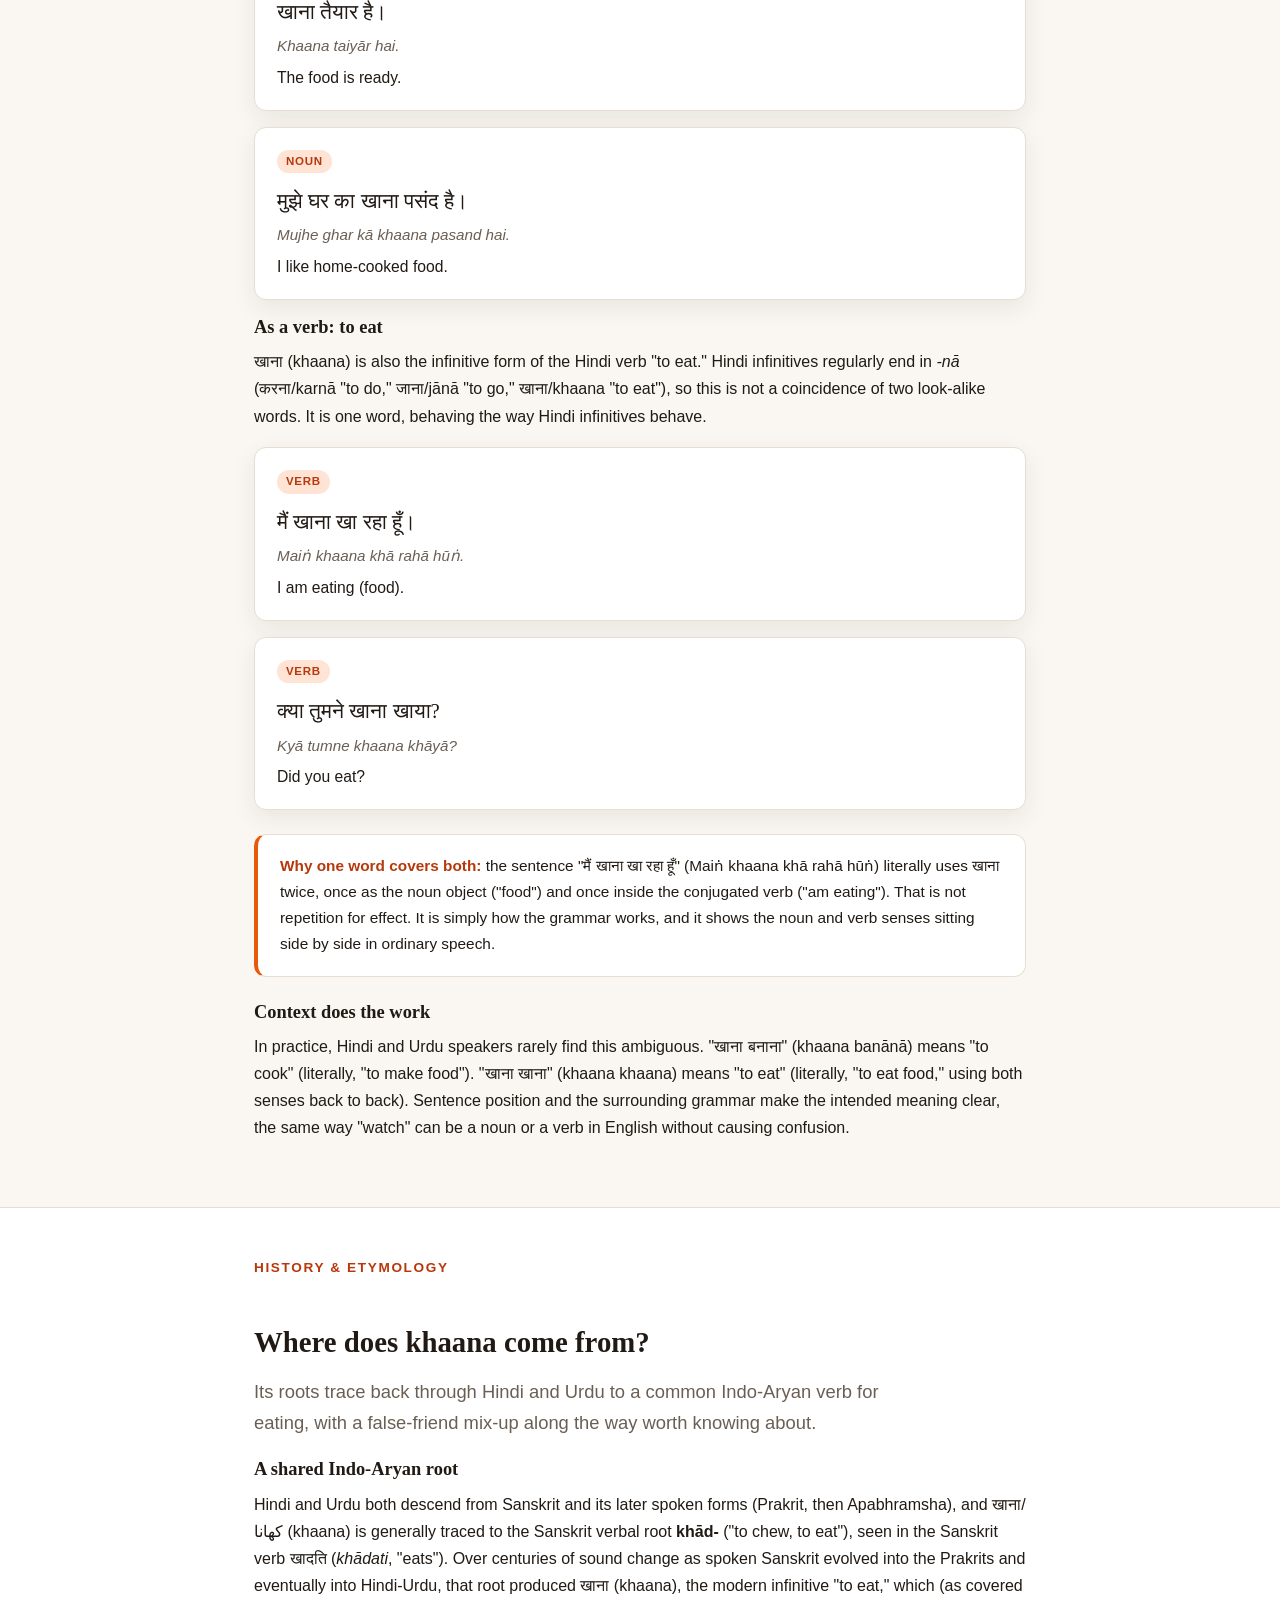
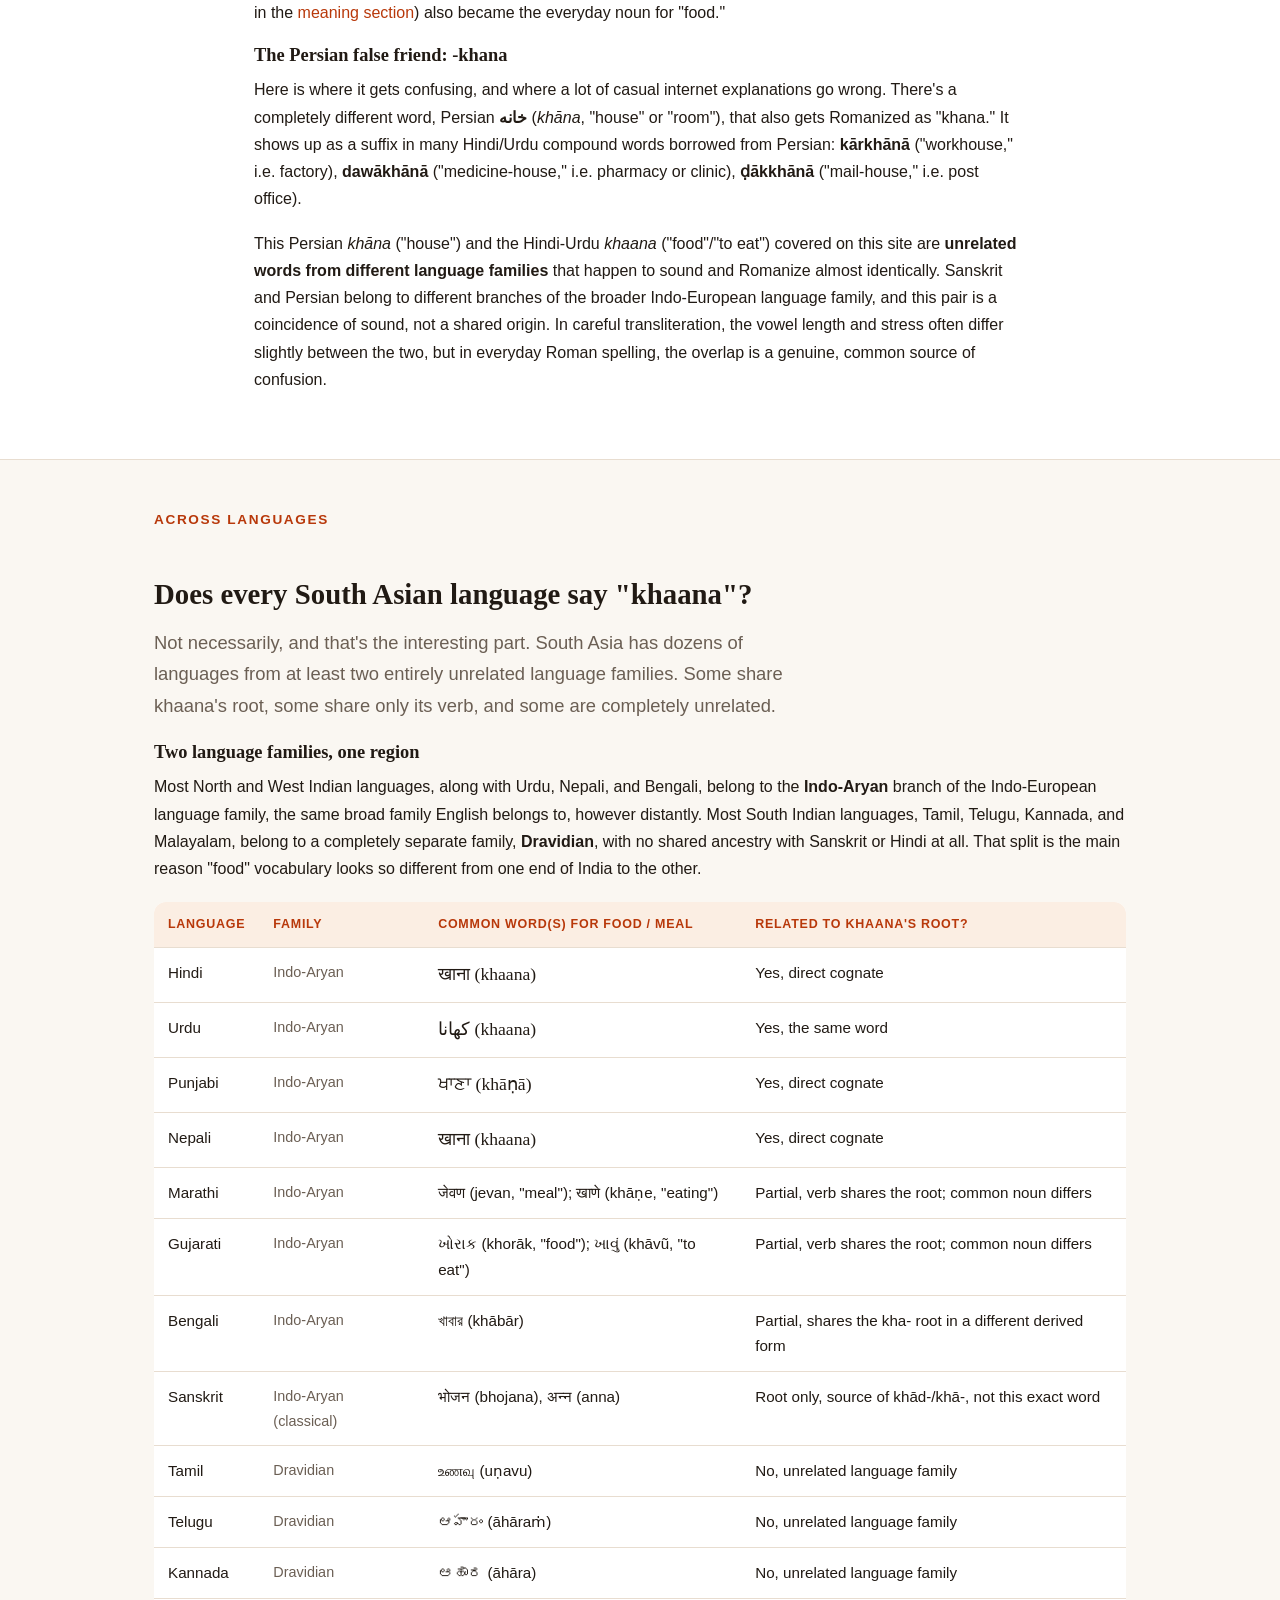
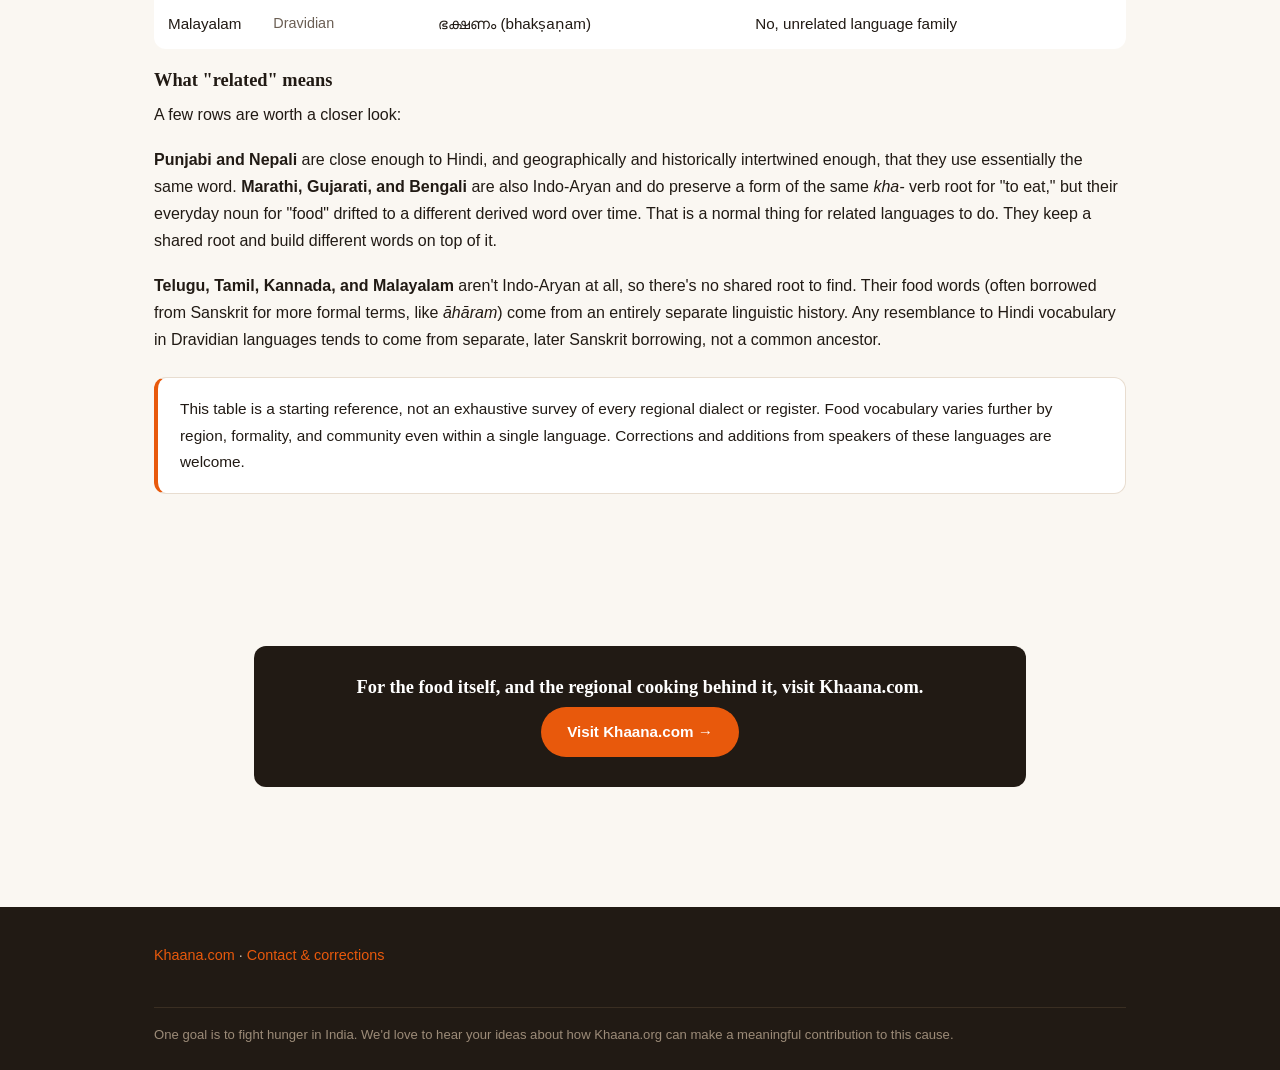
==== commit 5127cfbe: "Reword the double-A pronunciation note Author's own edit to the spelling section.  Co-Authored-By: C" ====
--- a/index.html
+++ b/index.html
@@ -5,13 +5,14 @@
 <meta name="viewport" content="width=device-width, initial-scale=1.0" />
 <title>Khaana.org: Spelling, Meaning, History &amp; Culture of the Word "Khaana"</title>
 <meta name="description" content="Everything about the word khaana in one place: how to spell and pronounce it, what it means, where it comes from, how it compares across South Asian languages, and about this site." />
+<link rel="canonical" href="https://khaana.org/" />
 <link rel="stylesheet" href="style.css" />
 </head>
 <body>
 
 <header class="site-header">
   <div class="nav-wrap">
-    <a href="index.html" class="brand">Khaana.org <span>the word behind the food</span></a>
+    <a href="/" class="brand">Khaana.org <span>the word behind the food</span></a>
   </div>
 </header>
 
@@ -100,7 +101,7 @@
       <div class="breakdown-result">khaana</div>
     </div>
 
-    <p>Each of those two "a"s is a separate vowel sound, held long (like the "a" in "father," not the short "u" in "but"). Spell the word with a single a, as in "khana," and you drop one of those sounds. It's a common shortcut, but it points to the wrong pronunciation. Writing <strong>khaana</strong> keeps both sounds, which is why this site uses and recommends it.</p>
+    <p>Each of those two "a"s is a separate vowel sound, held long (e.g., "u" in "but" represents a short "a" sound). Spell the word with a single a, as in "khana," and you drop one of those sounds. It's a common shortcut, but it points to the wrong pronunciation. Writing <strong>khaana</strong> keeps both sounds.</p>
 
     <h3>Devanagari</h3>
     <p>In Hindi's native Devanagari script, the word is written <strong>खाना</strong>. Urdu, which uses the Perso-Arabic script instead, writes the same word as <strong>کھانا</strong>. Same word, same pronunciation, different writing system, because Hindi and Urdu share most of their everyday vocabulary while writing it differently.</p>
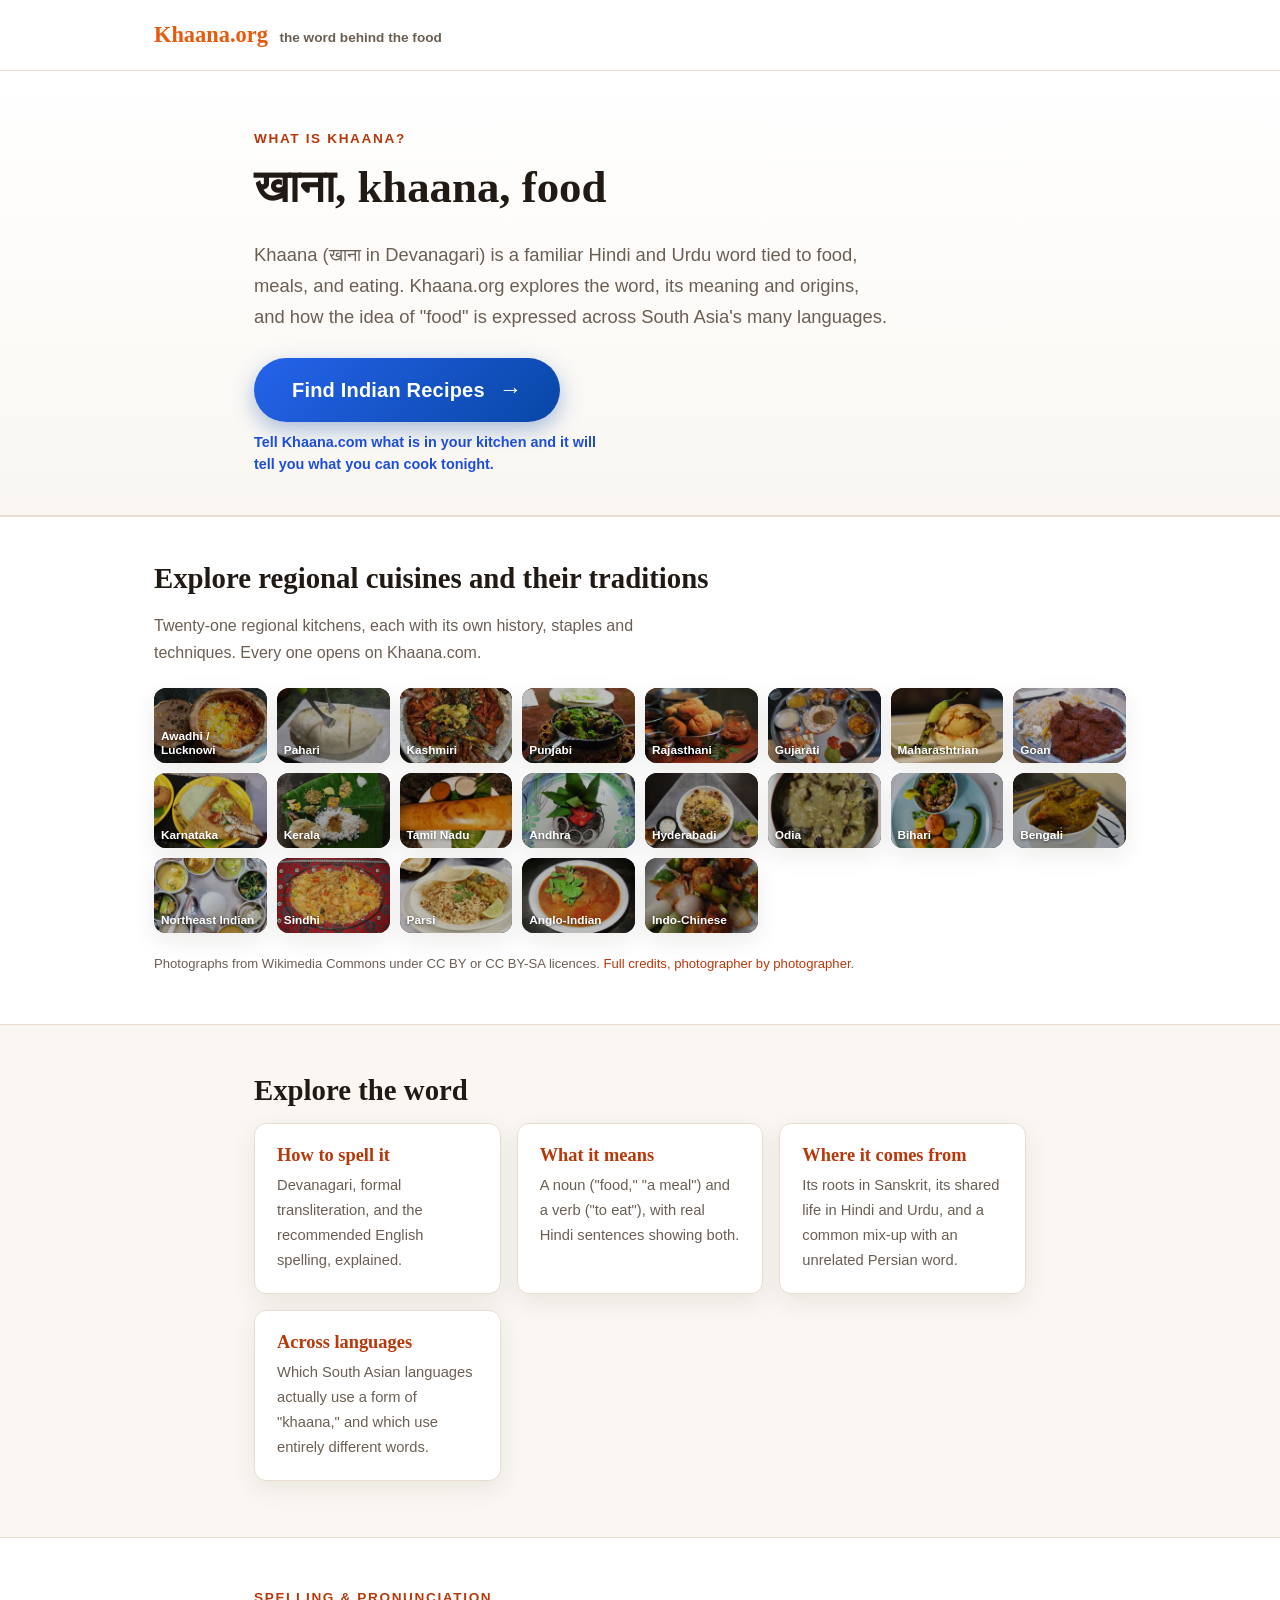
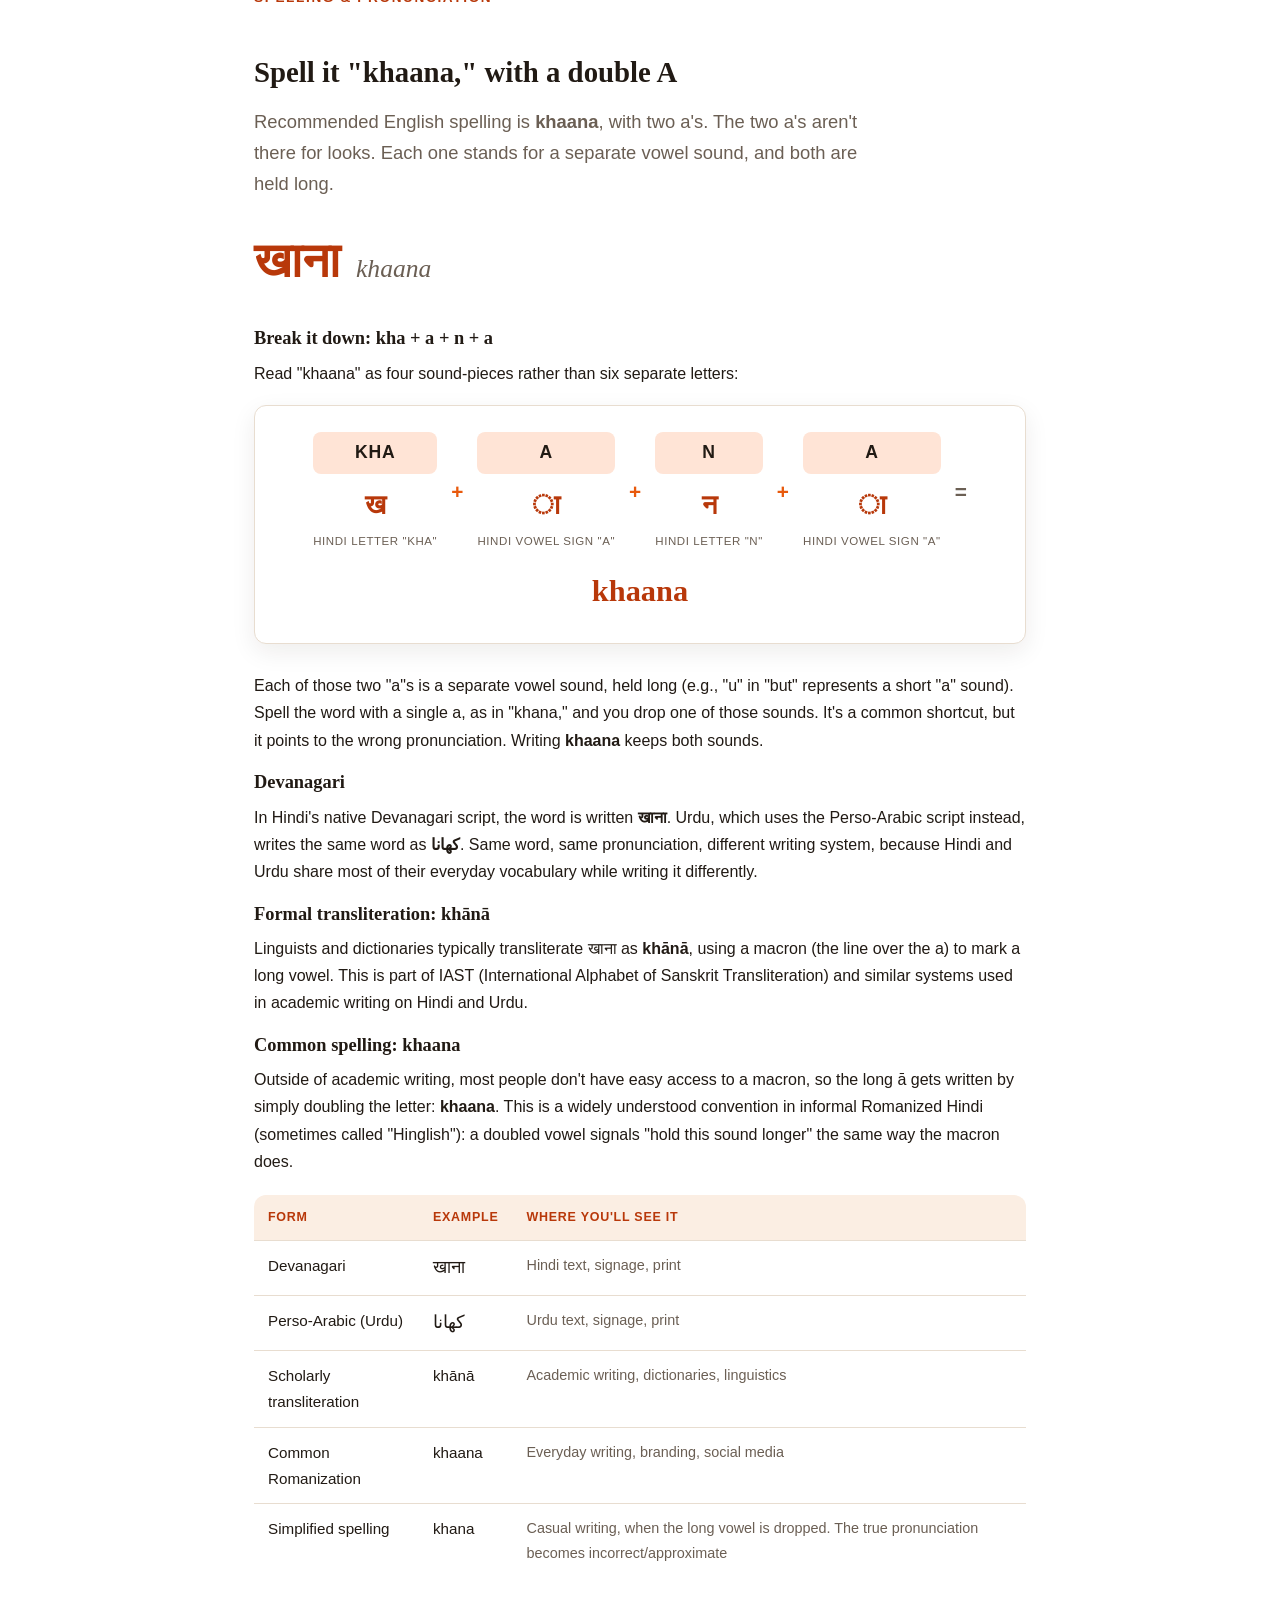
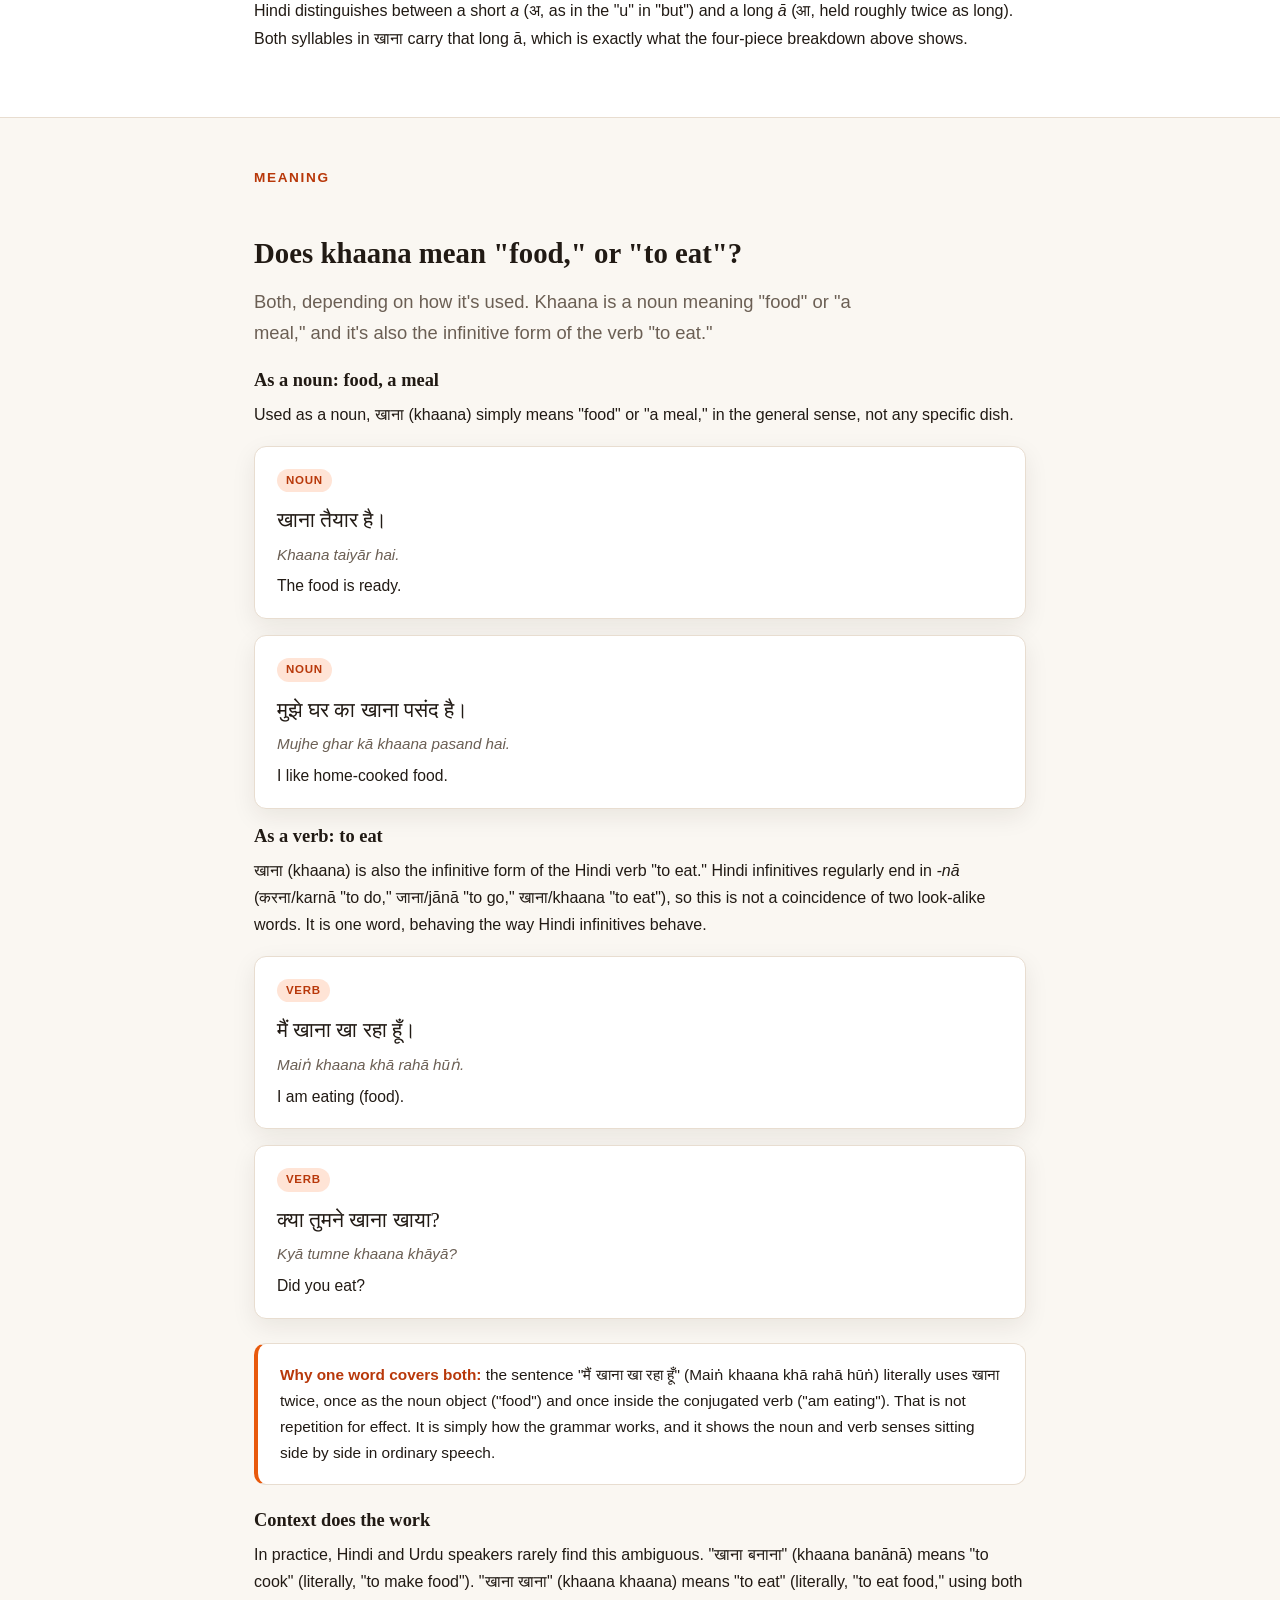
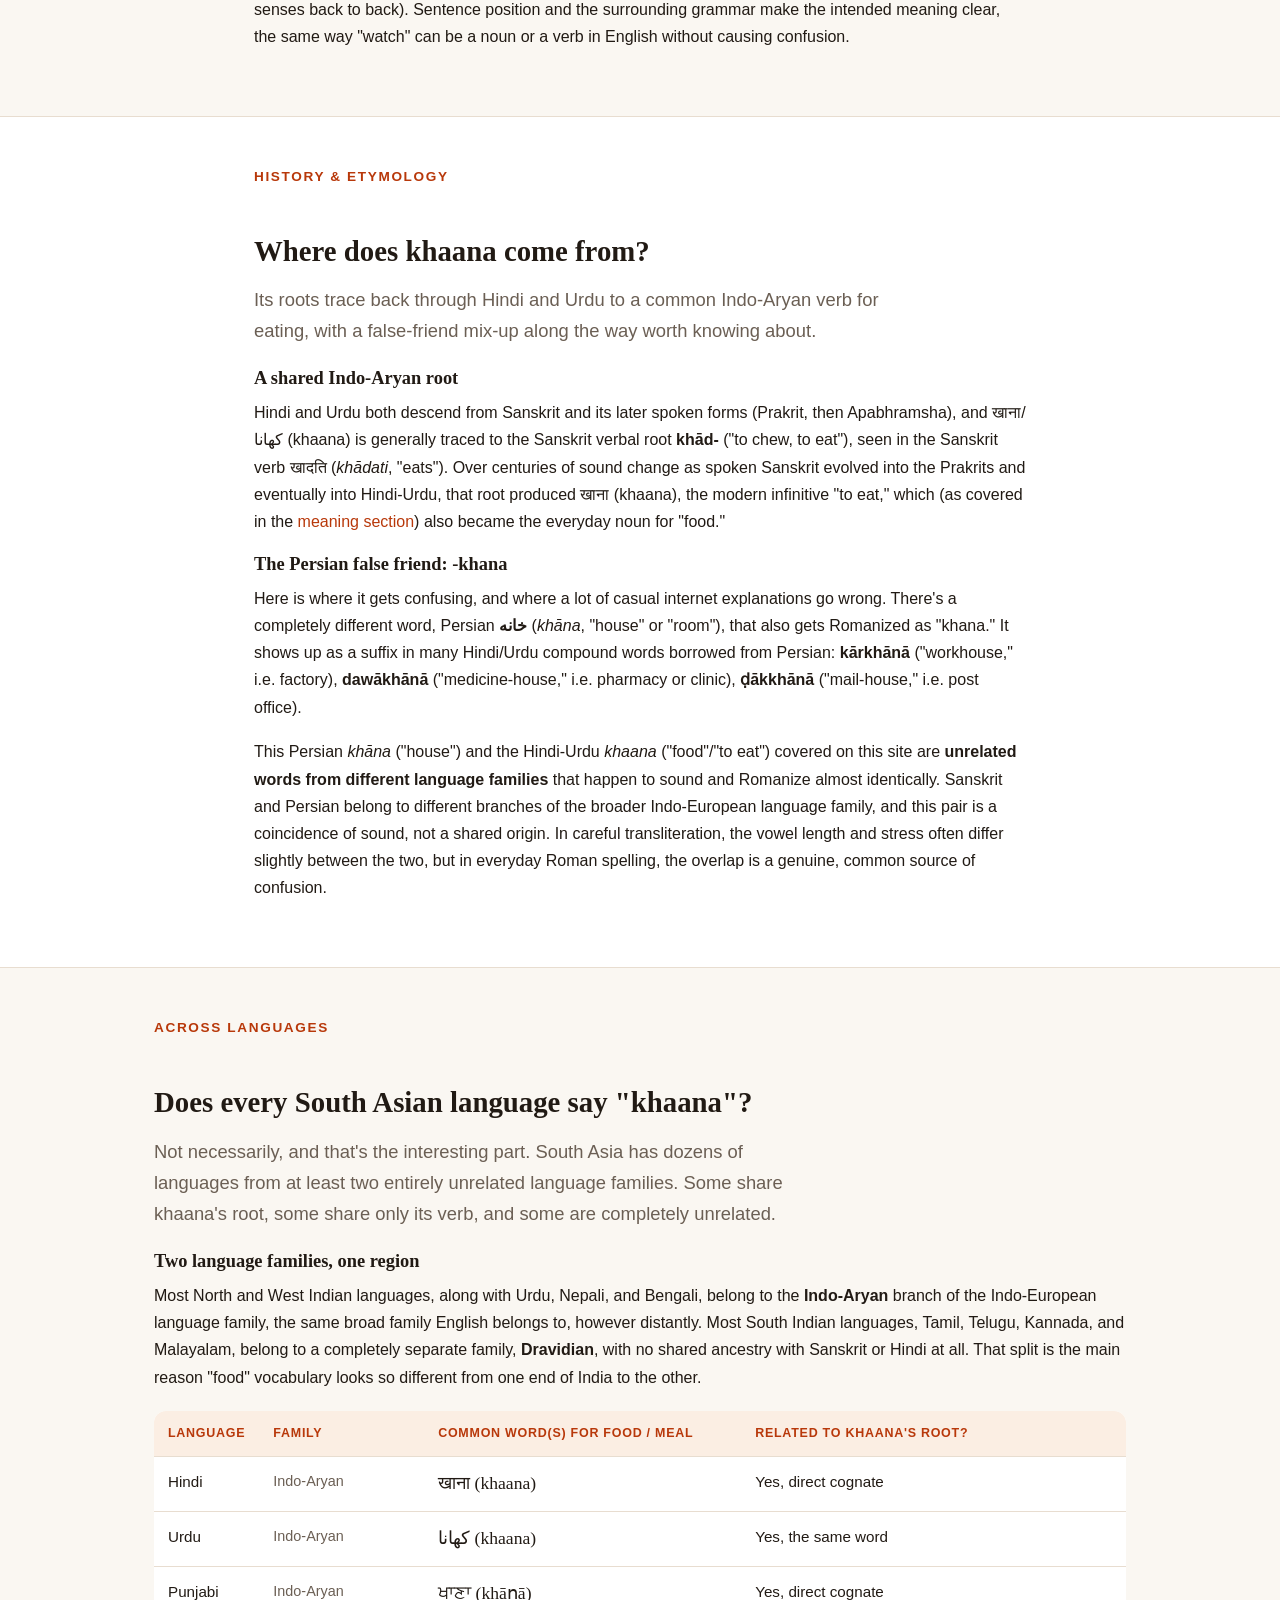
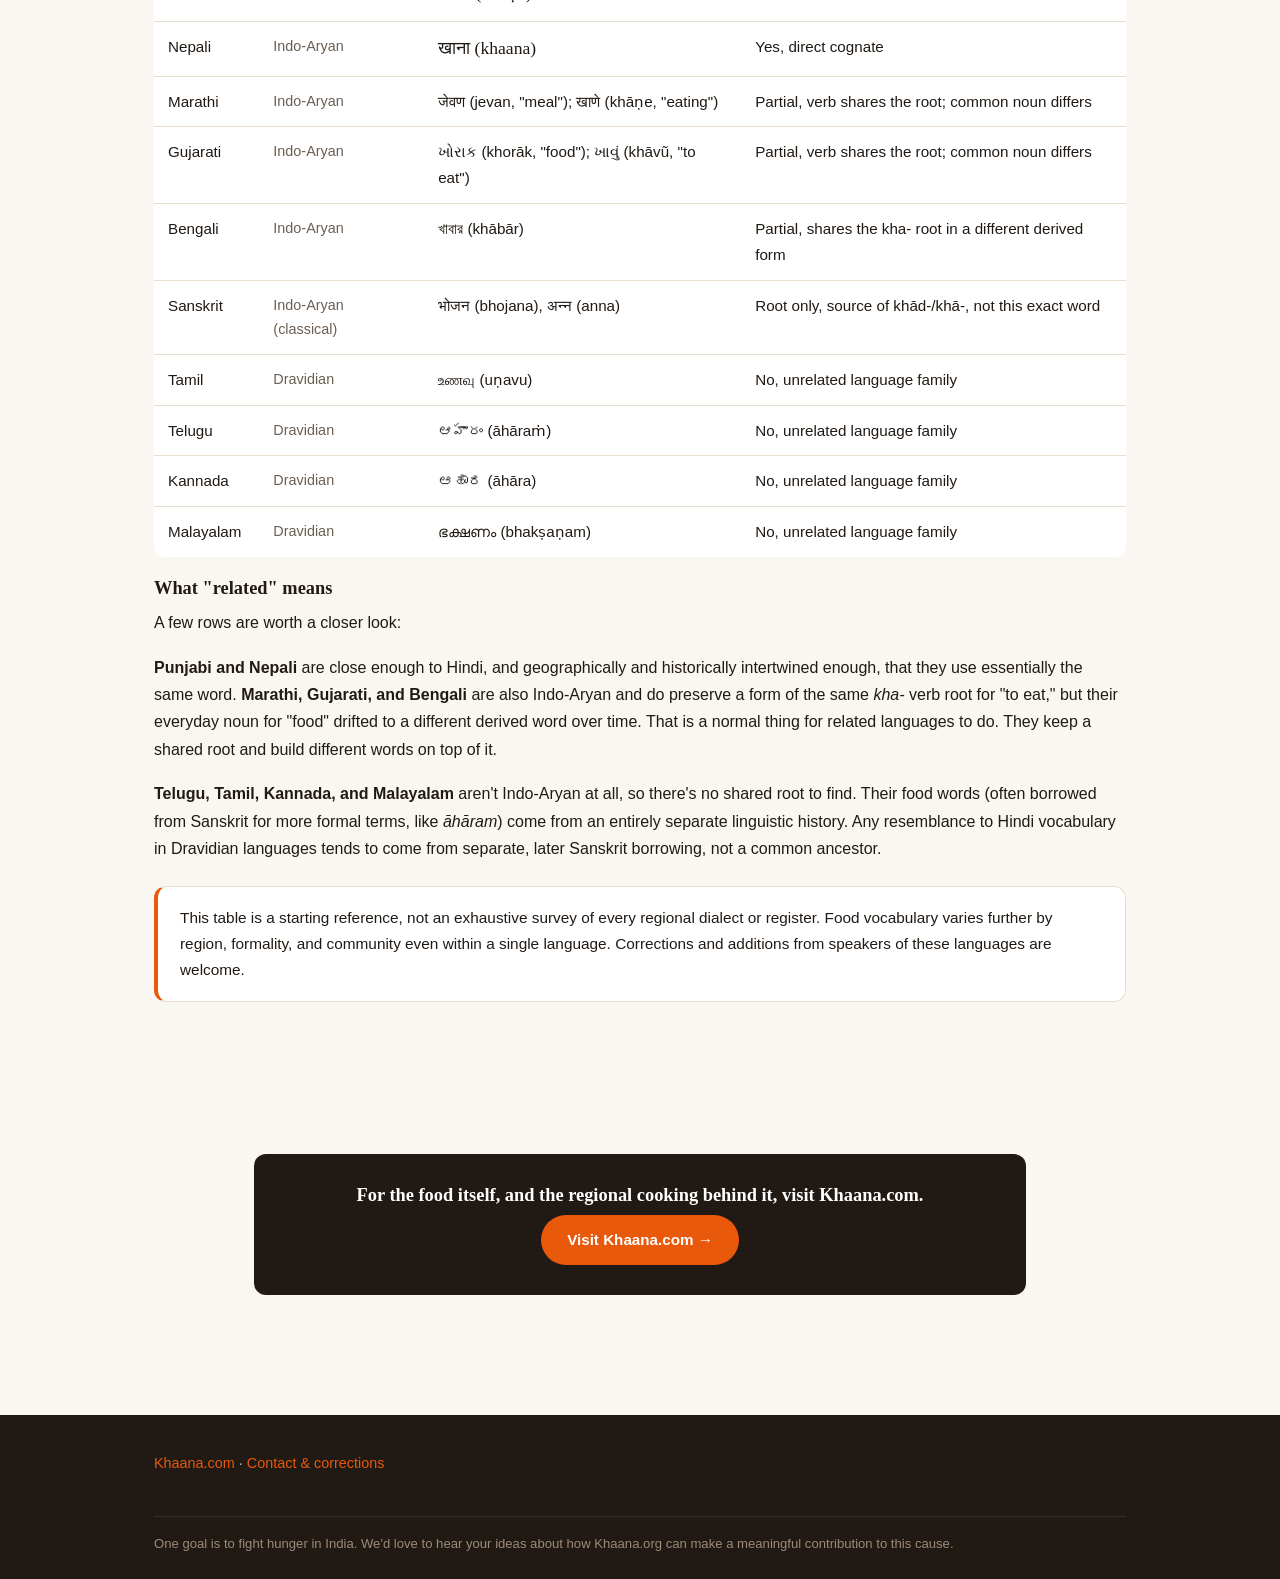
==== commit 8bd41954: "Add 21 cuisine buttons through to Khaana.com Under the recipes button, a grid of twenty-one small ph" ====
--- a/index.html
+++ b/index.html
@@ -34,6 +34,103 @@
     </p>
   </div>
 </div>
+
+<section class="cuisines-band">
+  <div class="container-wide">
+    <h2 id="cuisines">Explore regional cuisines and their traditions</h2>
+    <p class="cuisines-intro">Twenty-one regional kitchens, each with its own history, staples and
+      techniques. Every one opens on Khaana.com.</p>
+    <div class="cuisine-grid">
+        <a class="cuisine-tile" href="https://khaana.com/awadhi-lucknowi.html">
+          <img src="assets/cuisines/awadhi-lucknowi.jpg" alt="" width="240" height="160" loading="lazy" decoding="async" />
+          <span>Awadhi / Lucknowi</span>
+        </a>
+        <a class="cuisine-tile" href="https://khaana.com/pahari.html">
+          <img src="assets/cuisines/pahari.jpg" alt="" width="240" height="160" loading="lazy" decoding="async" />
+          <span>Pahari</span>
+        </a>
+        <a class="cuisine-tile" href="https://khaana.com/kashmiri.html">
+          <img src="assets/cuisines/kashmiri.jpg" alt="" width="240" height="160" loading="lazy" decoding="async" />
+          <span>Kashmiri</span>
+        </a>
+        <a class="cuisine-tile" href="https://khaana.com/punjabi.html">
+          <img src="assets/cuisines/punjabi.jpg" alt="" width="240" height="160" loading="lazy" decoding="async" />
+          <span>Punjabi</span>
+        </a>
+        <a class="cuisine-tile" href="https://khaana.com/rajasthani.html">
+          <img src="assets/cuisines/rajasthani.jpg" alt="" width="240" height="160" loading="lazy" decoding="async" />
+          <span>Rajasthani</span>
+        </a>
+        <a class="cuisine-tile" href="https://khaana.com/gujarati.html">
+          <img src="assets/cuisines/gujarati.jpg" alt="" width="240" height="160" loading="lazy" decoding="async" />
+          <span>Gujarati</span>
+        </a>
+        <a class="cuisine-tile" href="https://khaana.com/maharashtrian.html">
+          <img src="assets/cuisines/maharashtrian.jpg" alt="" width="240" height="160" loading="lazy" decoding="async" />
+          <span>Maharashtrian</span>
+        </a>
+        <a class="cuisine-tile" href="https://khaana.com/goan.html">
+          <img src="assets/cuisines/goan.jpg" alt="" width="240" height="160" loading="lazy" decoding="async" />
+          <span>Goan</span>
+        </a>
+        <a class="cuisine-tile" href="https://khaana.com/karnataka.html">
+          <img src="assets/cuisines/karnataka.jpg" alt="" width="240" height="160" loading="lazy" decoding="async" />
+          <span>Karnataka</span>
+        </a>
+        <a class="cuisine-tile" href="https://khaana.com/kerala.html">
+          <img src="assets/cuisines/kerala.jpg" alt="" width="240" height="160" loading="lazy" decoding="async" />
+          <span>Kerala</span>
+        </a>
+        <a class="cuisine-tile" href="https://khaana.com/tamil-nadu.html">
+          <img src="assets/cuisines/tamil-nadu.jpg" alt="" width="240" height="160" loading="lazy" decoding="async" />
+          <span>Tamil Nadu</span>
+        </a>
+        <a class="cuisine-tile" href="https://khaana.com/andhra.html">
+          <img src="assets/cuisines/andhra.jpg" alt="" width="240" height="160" loading="lazy" decoding="async" />
+          <span>Andhra</span>
+        </a>
+        <a class="cuisine-tile" href="https://khaana.com/hyderabadi.html">
+          <img src="assets/cuisines/hyderabadi.jpg" alt="" width="240" height="160" loading="lazy" decoding="async" />
+          <span>Hyderabadi</span>
+        </a>
+        <a class="cuisine-tile" href="https://khaana.com/odia.html">
+          <img src="assets/cuisines/odia.jpg" alt="" width="240" height="160" loading="lazy" decoding="async" />
+          <span>Odia</span>
+        </a>
+        <a class="cuisine-tile" href="https://khaana.com/bihari.html">
+          <img src="assets/cuisines/bihari.jpg" alt="" width="240" height="160" loading="lazy" decoding="async" />
+          <span>Bihari</span>
+        </a>
+        <a class="cuisine-tile" href="https://khaana.com/bengali.html">
+          <img src="assets/cuisines/bengali.jpg" alt="" width="240" height="160" loading="lazy" decoding="async" />
+          <span>Bengali</span>
+        </a>
+        <a class="cuisine-tile" href="https://khaana.com/northeast-indian.html">
+          <img src="assets/cuisines/northeast-indian.jpg" alt="" width="240" height="160" loading="lazy" decoding="async" />
+          <span>Northeast Indian</span>
+        </a>
+        <a class="cuisine-tile" href="https://khaana.com/sindhi.html">
+          <img src="assets/cuisines/sindhi.jpg" alt="" width="240" height="160" loading="lazy" decoding="async" />
+          <span>Sindhi</span>
+        </a>
+        <a class="cuisine-tile" href="https://khaana.com/parsi.html">
+          <img src="assets/cuisines/parsi.jpg" alt="" width="240" height="160" loading="lazy" decoding="async" />
+          <span>Parsi</span>
+        </a>
+        <a class="cuisine-tile" href="https://khaana.com/anglo-indian.html">
+          <img src="assets/cuisines/anglo-indian.jpg" alt="" width="240" height="160" loading="lazy" decoding="async" />
+          <span>Anglo-Indian</span>
+        </a>
+        <a class="cuisine-tile" href="https://khaana.com/indo-chinese.html">
+          <img src="assets/cuisines/indo-chinese.jpg" alt="" width="240" height="160" loading="lazy" decoding="async" />
+          <span>Indo-Chinese</span>
+        </a>
+    </div>
+    <p class="cuisines-credit">Photographs from Wikimedia Commons under CC BY or CC BY-SA
+      licences. <a href="https://khaana.com/credits.html">Full credits, photographer by
+      photographer</a>.</p>
+  </div>
+</section>
 
 <section>
   <div class="container">
--- a/style.css
+++ b/style.css
@@ -339,3 +339,58 @@
   .cook-cta { width: 100%; justify-content: center; padding: 16px 24px; font-size: 1.1rem; }
   .cook-cta-note { font-size: 0.85rem; }
 }
+
+/* ---------- Regional cuisines ---------- */
+/* Twenty-one doors through to Khaana.com. Pictures rather than a list of
+   names, because a reader who does not know Awadhi from Chettinad recognises
+   the food long before the label. */
+.cuisines-band {
+  background: var(--paper);
+  border-top: 1px solid var(--line);
+  border-bottom: 1px solid var(--line);
+  padding: 44px 0 48px;
+}
+.cuisines-intro { color: var(--ink-soft); max-width: 60ch; margin: 0 0 22px; }
+
+.cuisine-grid {
+  display: grid;
+  /* auto-fill rather than auto-fit: with 21 tiles the last row is short, and
+     auto-fit would stretch two lonely tiles across the whole width. */
+  grid-template-columns: repeat(auto-fill, minmax(108px, 1fr));
+  gap: 10px;
+}
+.cuisine-tile {
+  display: block; position: relative;
+  border-radius: var(--radius); overflow: hidden;
+  background: var(--ink); box-shadow: var(--shadow);
+  transition: transform 0.15s ease;
+}
+.cuisine-tile img {
+  display: block; width: 100%; height: auto; aspect-ratio: 3 / 2;
+  object-fit: cover;
+  /* Dimmed so the label stays readable over whatever the photograph is
+     doing, and brought back up on hover. */
+  filter: brightness(0.74);
+  transition: filter 0.15s ease, transform 0.3s ease;
+}
+.cuisine-tile span {
+  position: absolute; left: 0; right: 0; bottom: 0;
+  padding: 6px 7px;
+  font-weight: 700; font-size: 0.74rem; line-height: 1.2; color: #fff;
+  text-shadow: 0 1px 3px rgba(0,0,0,0.55);
+}
+.cuisine-tile:hover { transform: translateY(-3px); text-decoration: none; }
+.cuisine-tile:hover img { filter: brightness(0.92); transform: scale(1.04); }
+.cuisine-tile:focus-visible { outline: 3px solid var(--accent); outline-offset: 2px; }
+
+.cuisines-credit { margin: 20px 0 0; font-size: 0.82rem; color: var(--ink-soft); }
+
+@media (prefers-reduced-motion: reduce) {
+  .cuisine-tile, .cuisine-tile img { transition: none; }
+  .cuisine-tile:hover { transform: none; }
+  .cuisine-tile:hover img { transform: none; }
+}
+@media (max-width: 640px) {
+  .cuisine-grid { grid-template-columns: repeat(auto-fill, minmax(92px, 1fr)); gap: 8px; }
+  .cuisine-tile span { font-size: 0.68rem; padding: 5px 6px; }
+}
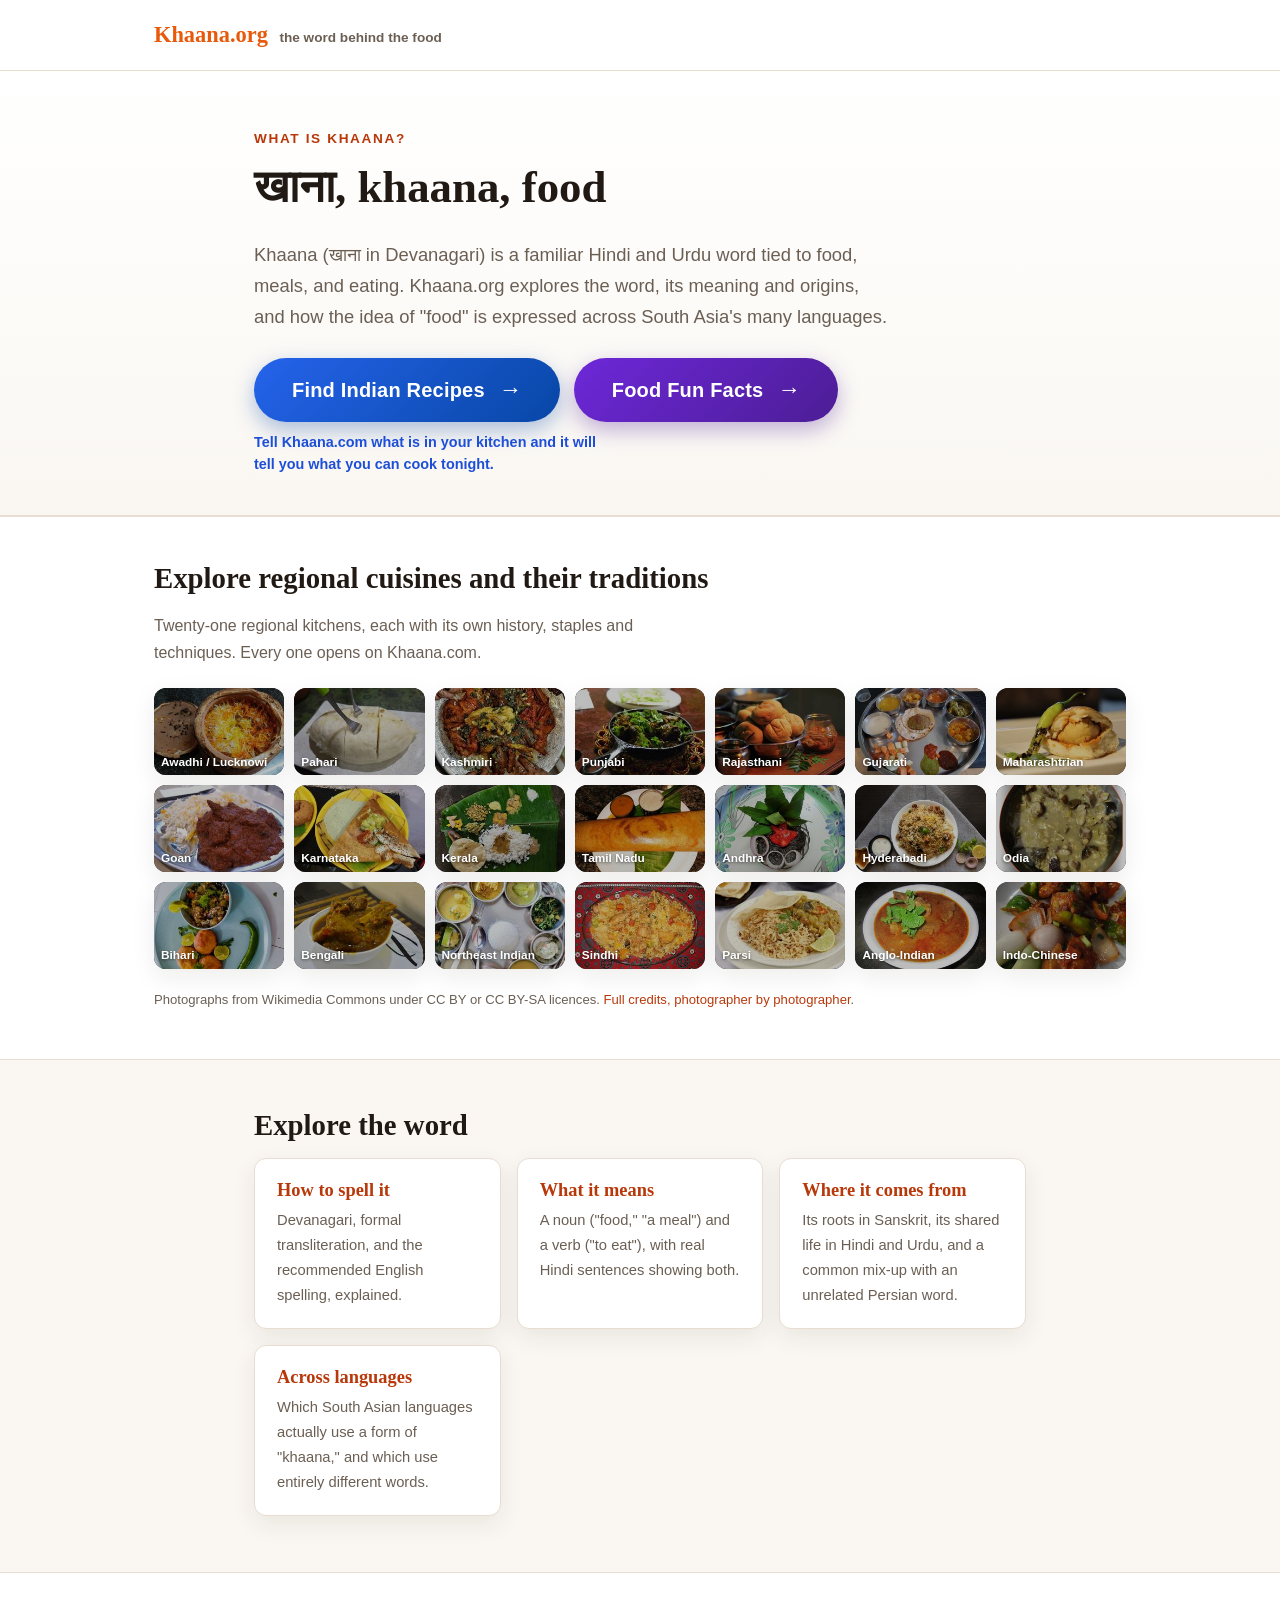
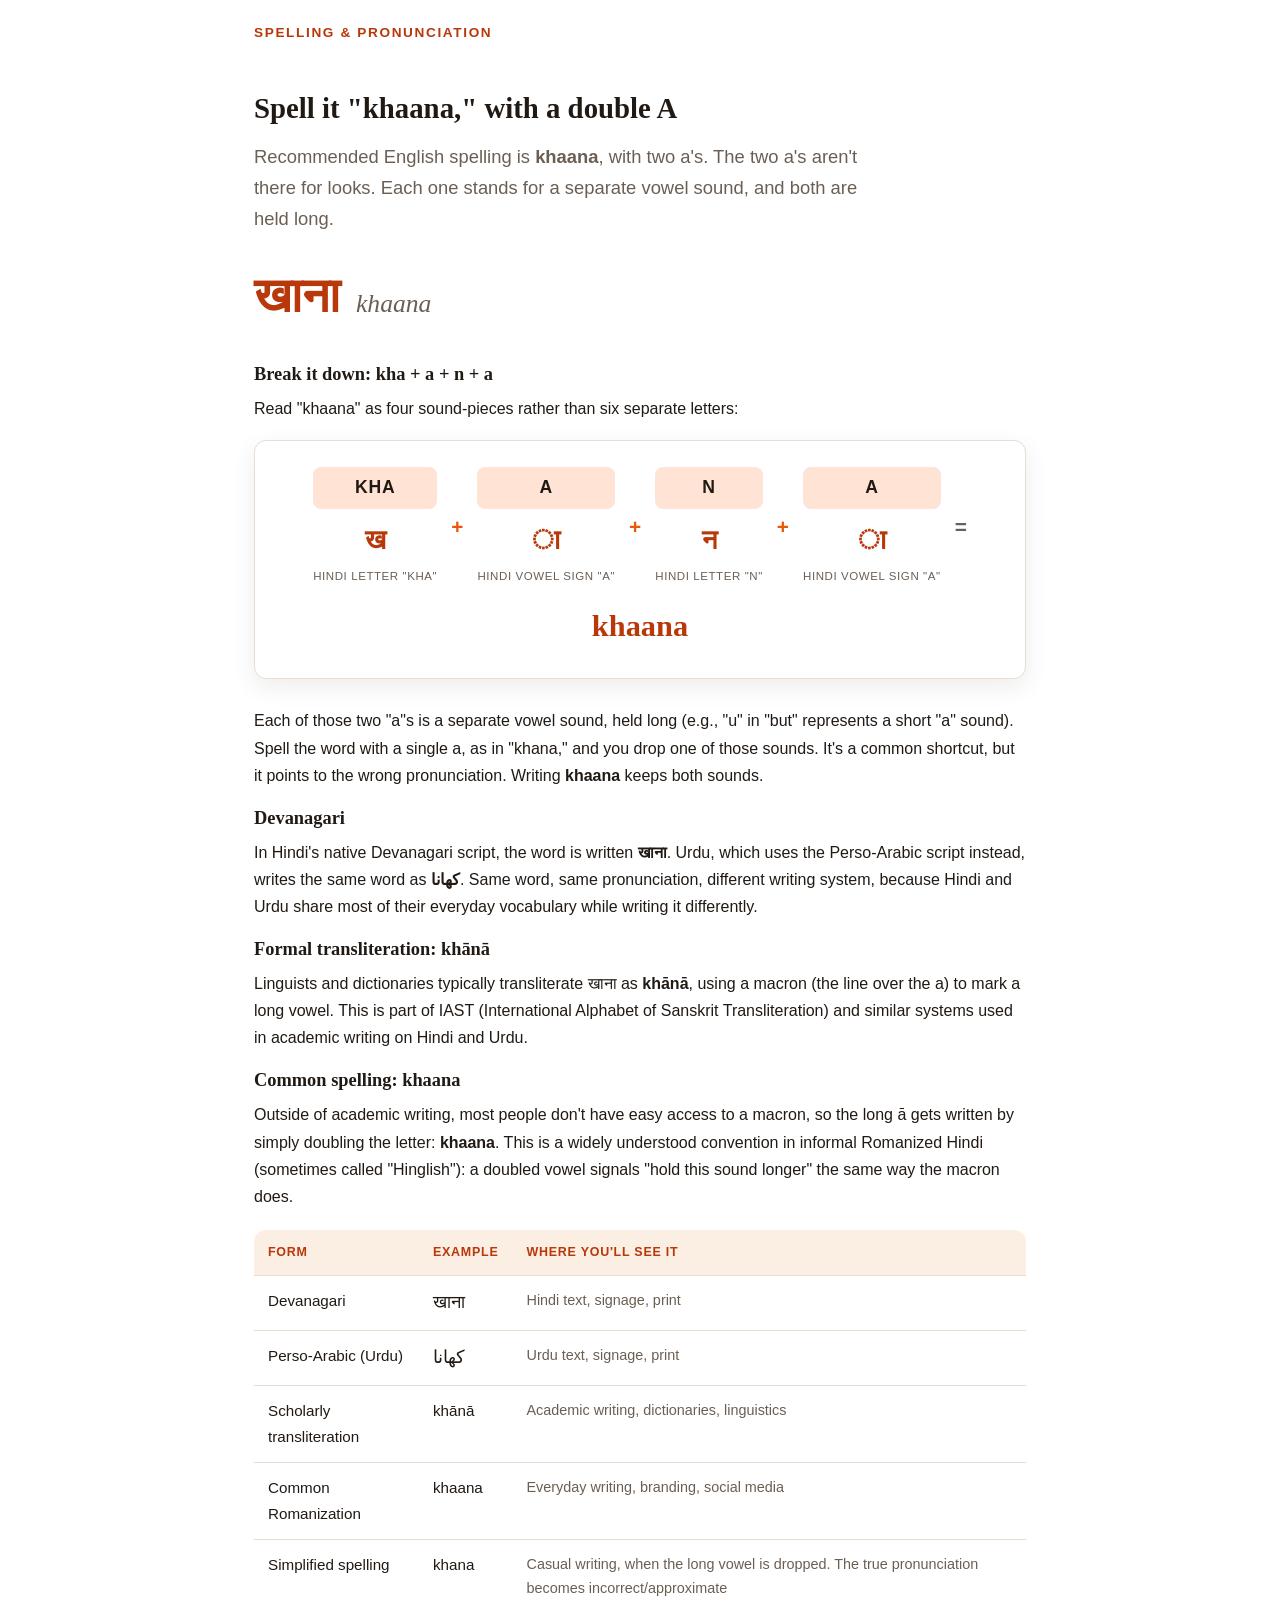
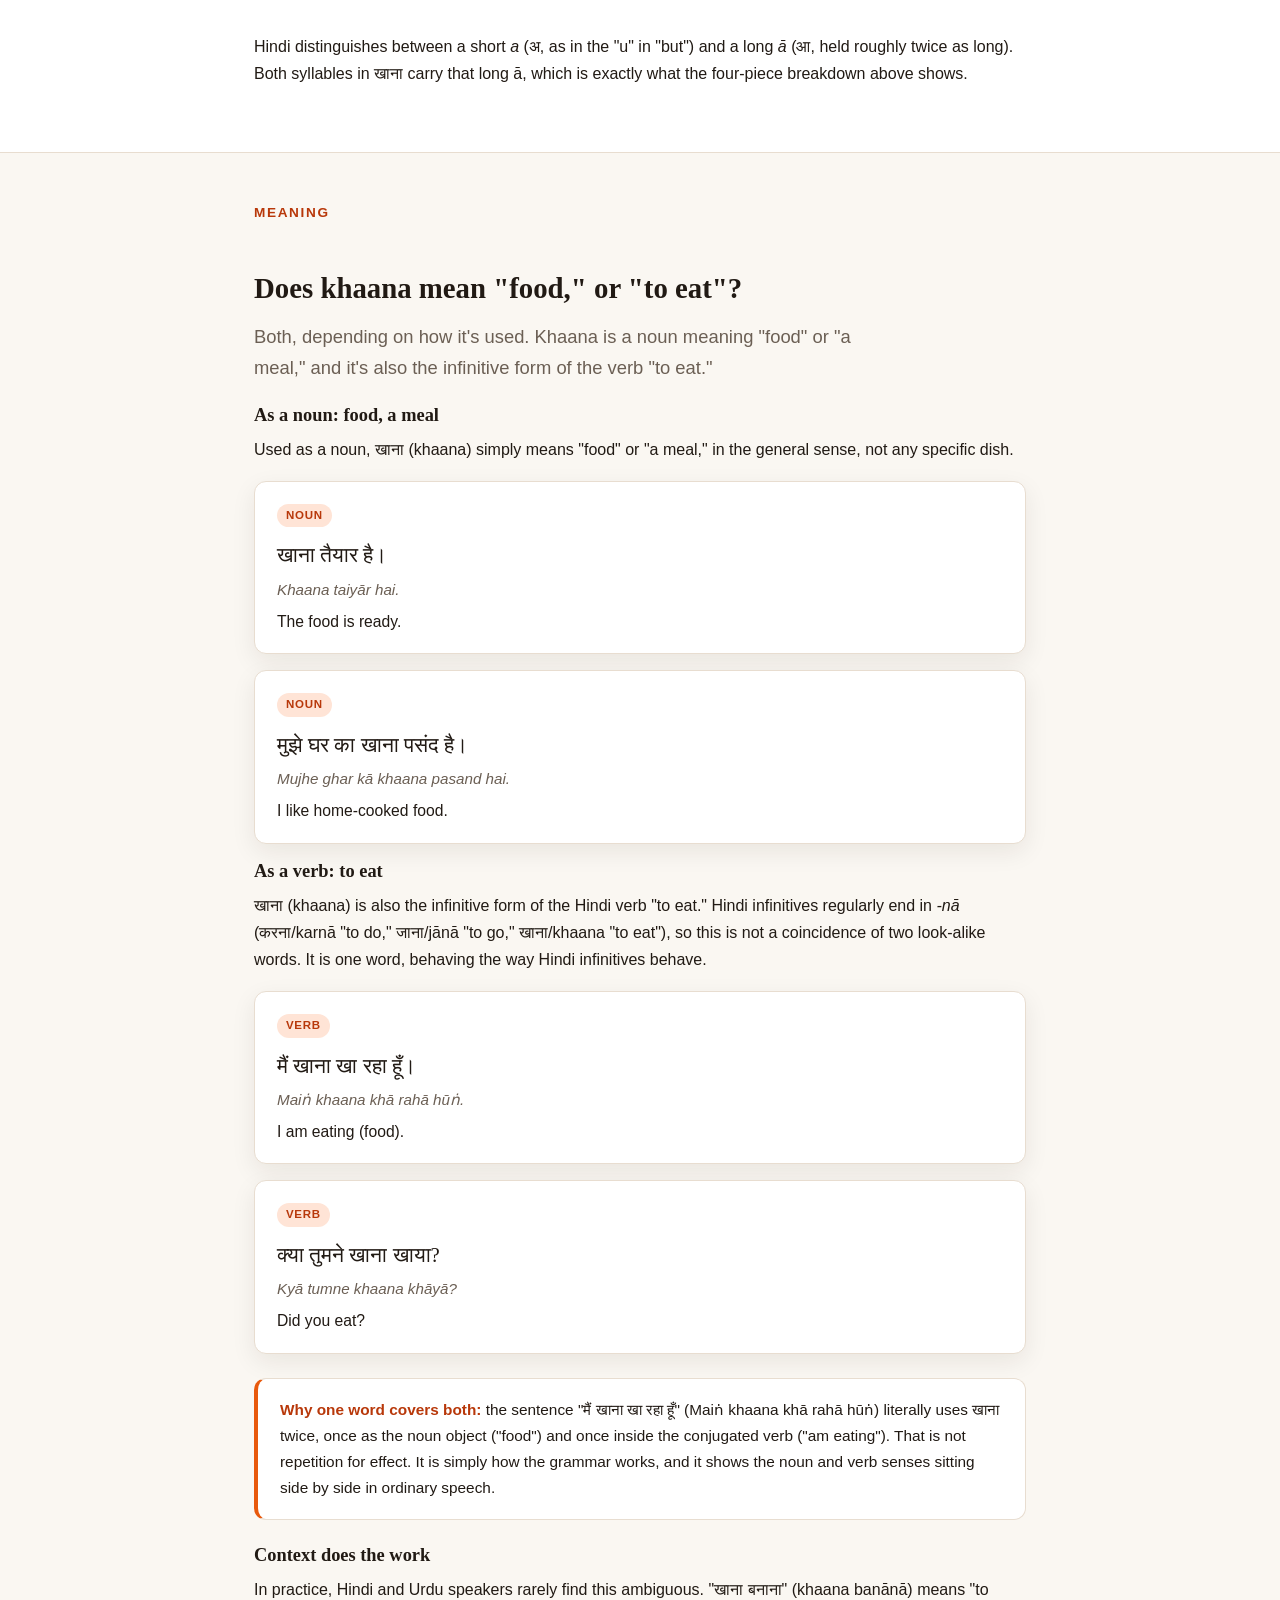
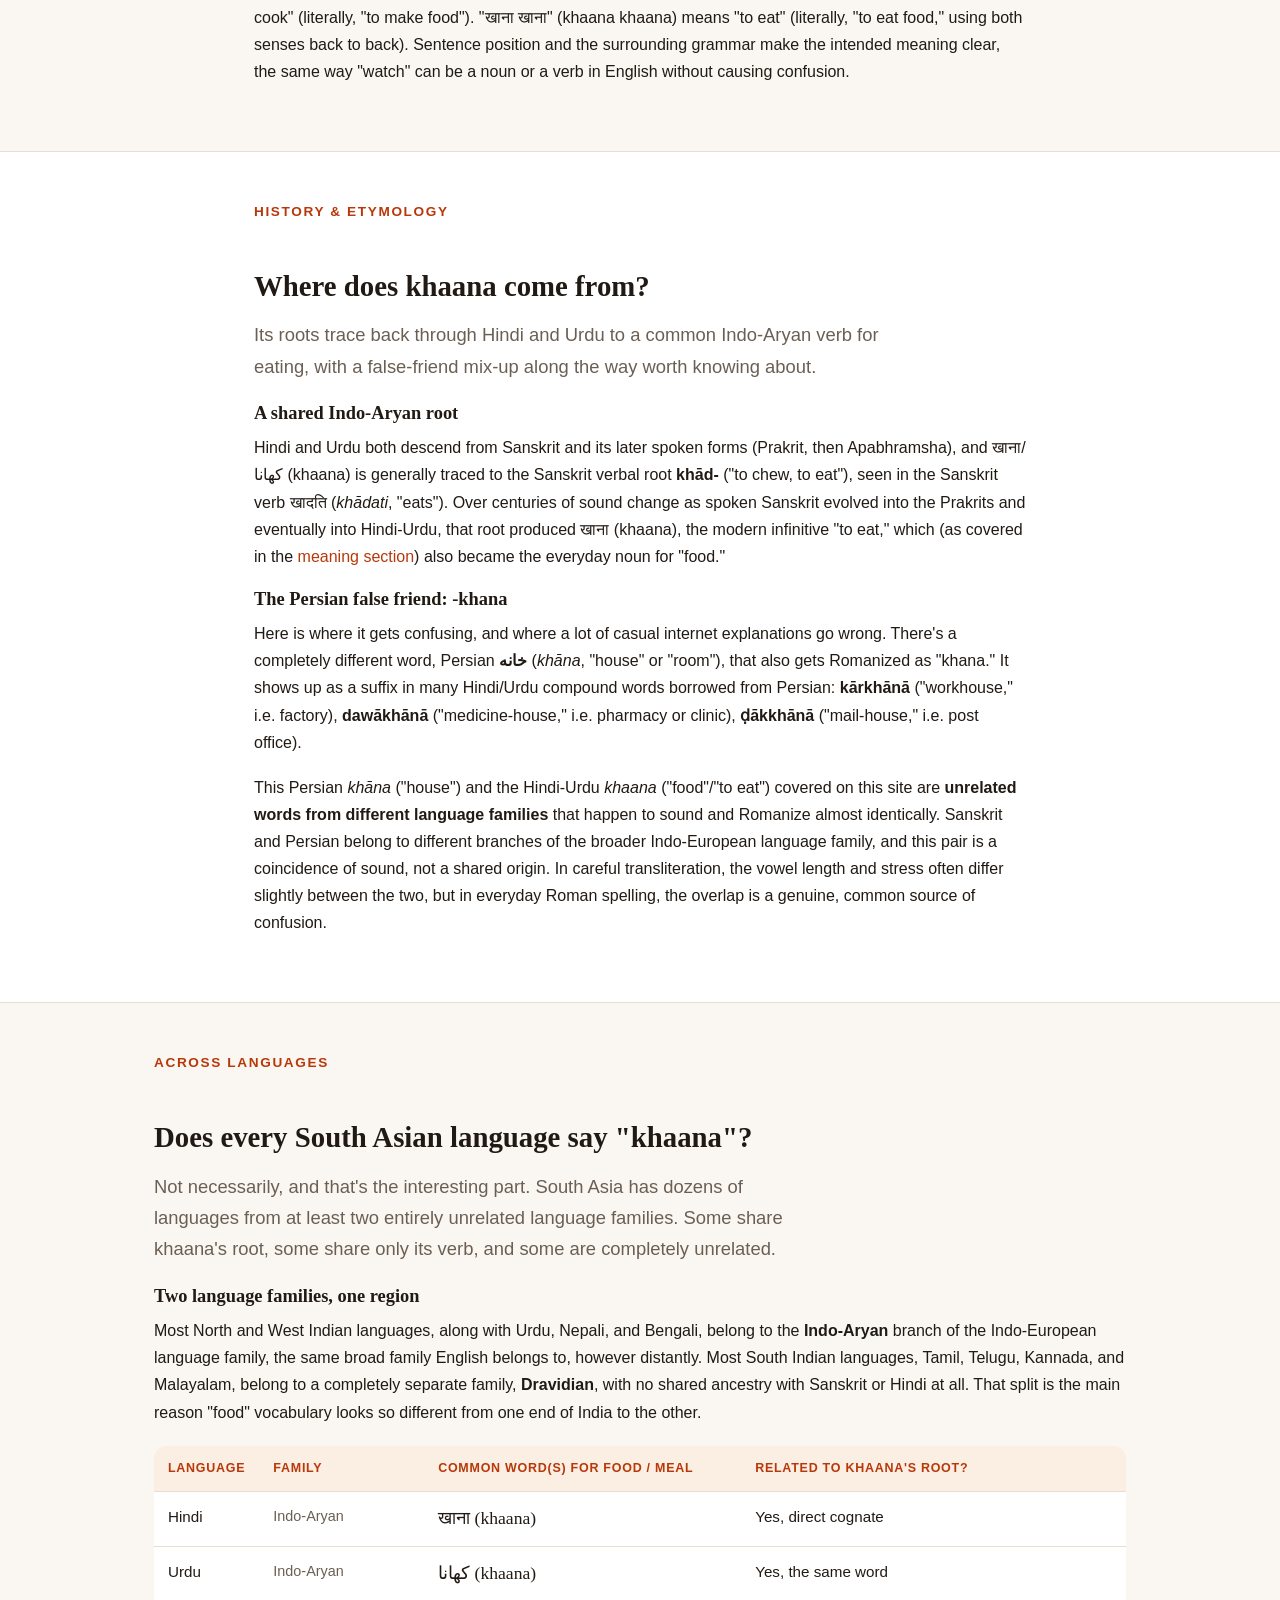
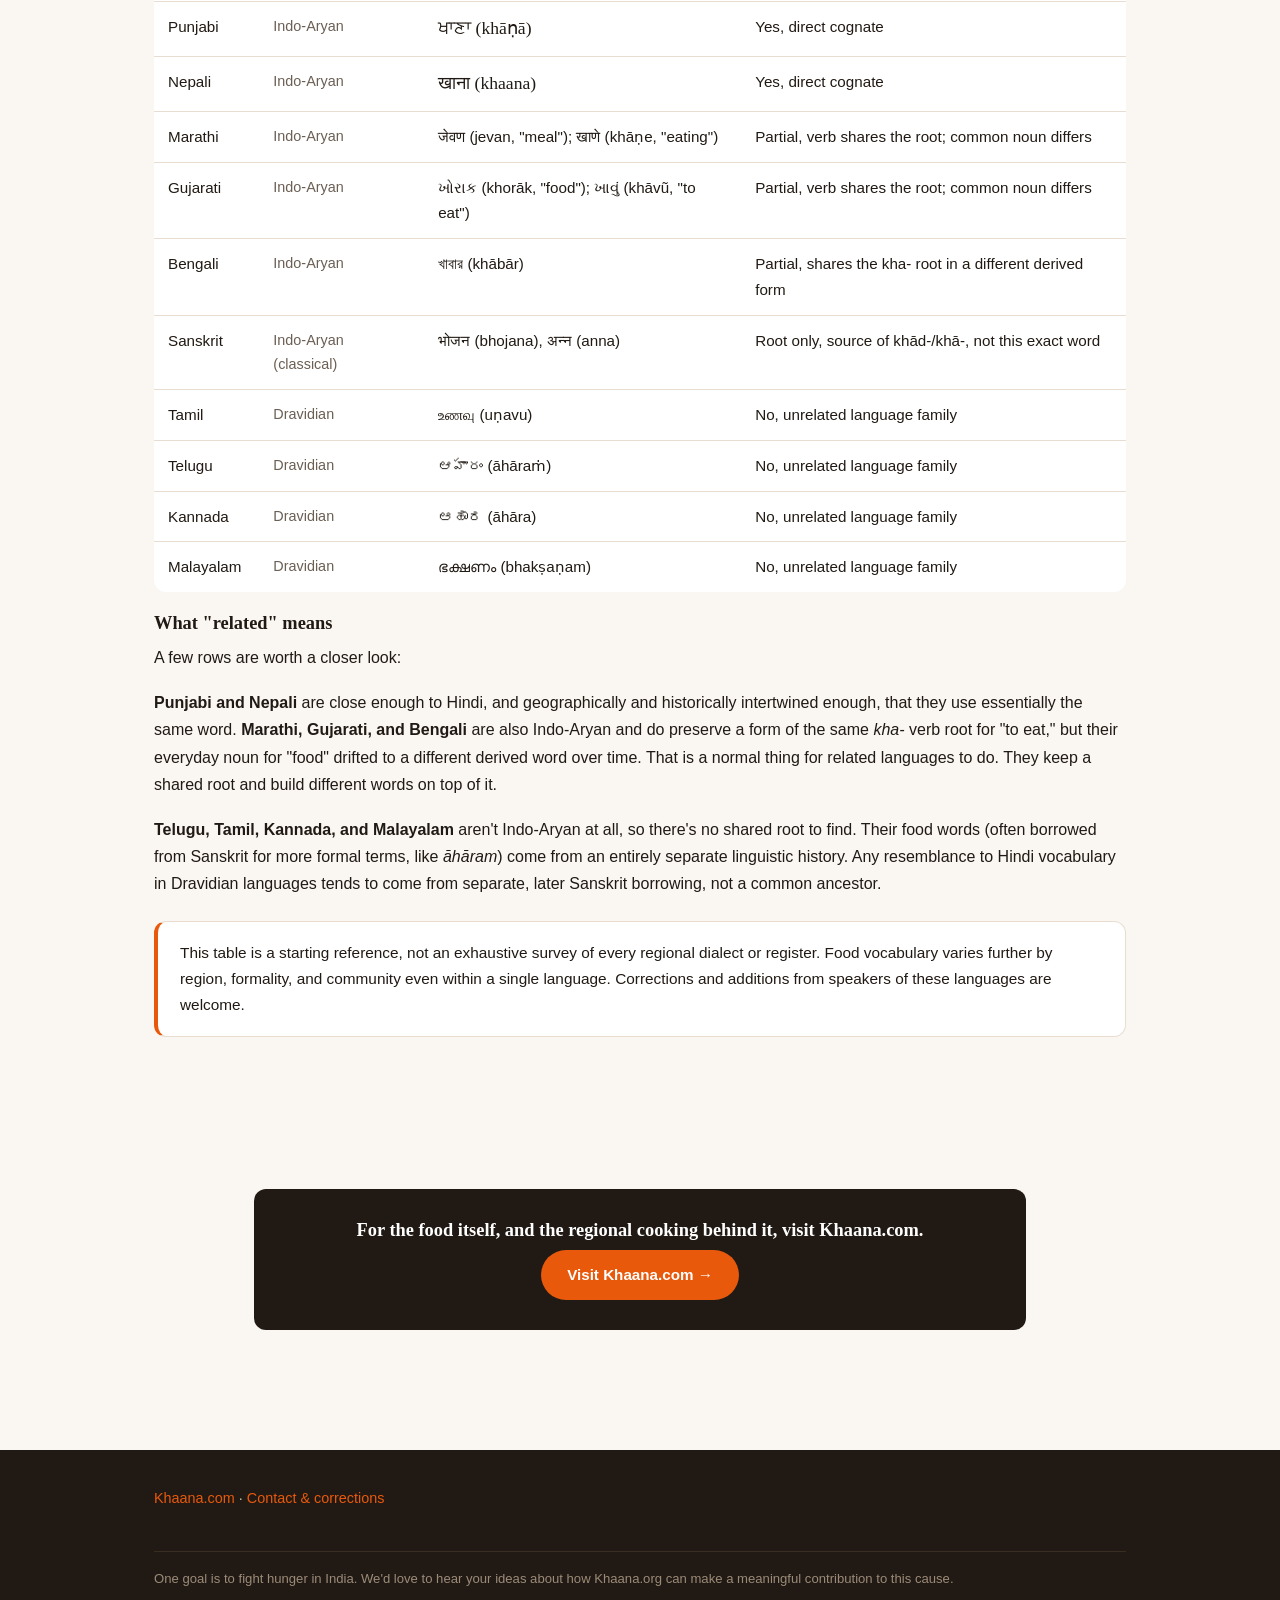
==== commit 826f71d1: "Add a Food Fun Facts button beside the recipes one Through to khaana.com/fun-facts.html, sitting wit" ====
--- a/index.html
+++ b/index.html
@@ -26,10 +26,16 @@
          who arrived wanting the food should not have to find the footer link
          to get there. Same button as the one on khaana.com's home page. -->
     <p class="cook-cta-wrap">
-      <a class="cook-cta" href="https://khaana.com/cook.html">
-        <span class="cook-cta-label">Find Indian Recipes</span>
-        <span class="cook-cta-arrow" aria-hidden="true">&rarr;</span>
-      </a>
+      <span class="cta-row">
+        <a class="cook-cta" href="https://khaana.com/cook.html">
+          <span class="cook-cta-label">Find Indian Recipes</span>
+          <span class="cook-cta-arrow" aria-hidden="true">&rarr;</span>
+        </a>
+        <a class="cook-cta cook-cta-fun" href="https://khaana.com/fun-facts.html">
+          <span class="cook-cta-label">Food Fun Facts</span>
+          <span class="cook-cta-arrow" aria-hidden="true">&rarr;</span>
+        </a>
+      </span>
       <span class="cook-cta-note">Tell Khaana.com what is in your kitchen and it will tell you what you can cook tonight.</span>
     </p>
   </div>
--- a/style.css
+++ b/style.css
@@ -354,9 +354,11 @@
 
 .cuisine-grid {
   display: grid;
-  /* auto-fill rather than auto-fit: with 21 tiles the last row is short, and
-     auto-fit would stretch two lonely tiles across the whole width. */
-  grid-template-columns: repeat(auto-fill, minmax(108px, 1fr));
+  /* Fixed columns, not auto-fill. Twenty-one divides evenly by seven and by
+     three and by nothing else useful, so those are the only two counts that
+     do not leave a ragged last row. Seven across on a desktop, three on a
+     phone: three complete rows either way. */
+  grid-template-columns: repeat(7, 1fr);
   gap: 10px;
 }
 .cuisine-tile {
@@ -390,7 +392,24 @@
   .cuisine-tile:hover { transform: none; }
   .cuisine-tile:hover img { transform: none; }
 }
+/* Below this seven columns puts the tiles under about 100px and the labels
+   start breaking mid-word. Three keeps the grid even. */
+@media (max-width: 820px) {
+  .cuisine-grid { grid-template-columns: repeat(3, 1fr); gap: 8px; }
+}
 @media (max-width: 640px) {
-  .cuisine-grid { grid-template-columns: repeat(auto-fill, minmax(92px, 1fr)); gap: 8px; }
   .cuisine-tile span { font-size: 0.68rem; padding: 5px 6px; }
 }
+
+/* The two buttons sit side by side and wrap together on a narrow screen. */
+.cta-row { display: flex; flex-wrap: wrap; gap: 14px; }
+
+/* Food Fun Facts. Purple so it cannot be mistaken for the recipes button
+   beside it or for the orange the rest of the site uses on links. Same
+   contrast test as the blue one: hover brightens by 8%, so it is the hovered
+   colour that has to clear AA — 7.10:1 at rest, 6.38:1 hovered. */
+.cook-cta-fun {
+  background: linear-gradient(135deg, #6d28d9, #4c1d95);
+  box-shadow: 0 8px 22px rgba(76, 29, 149, 0.34);
+}
+.cook-cta-fun:hover { box-shadow: 0 14px 32px rgba(76, 29, 149, 0.42); }
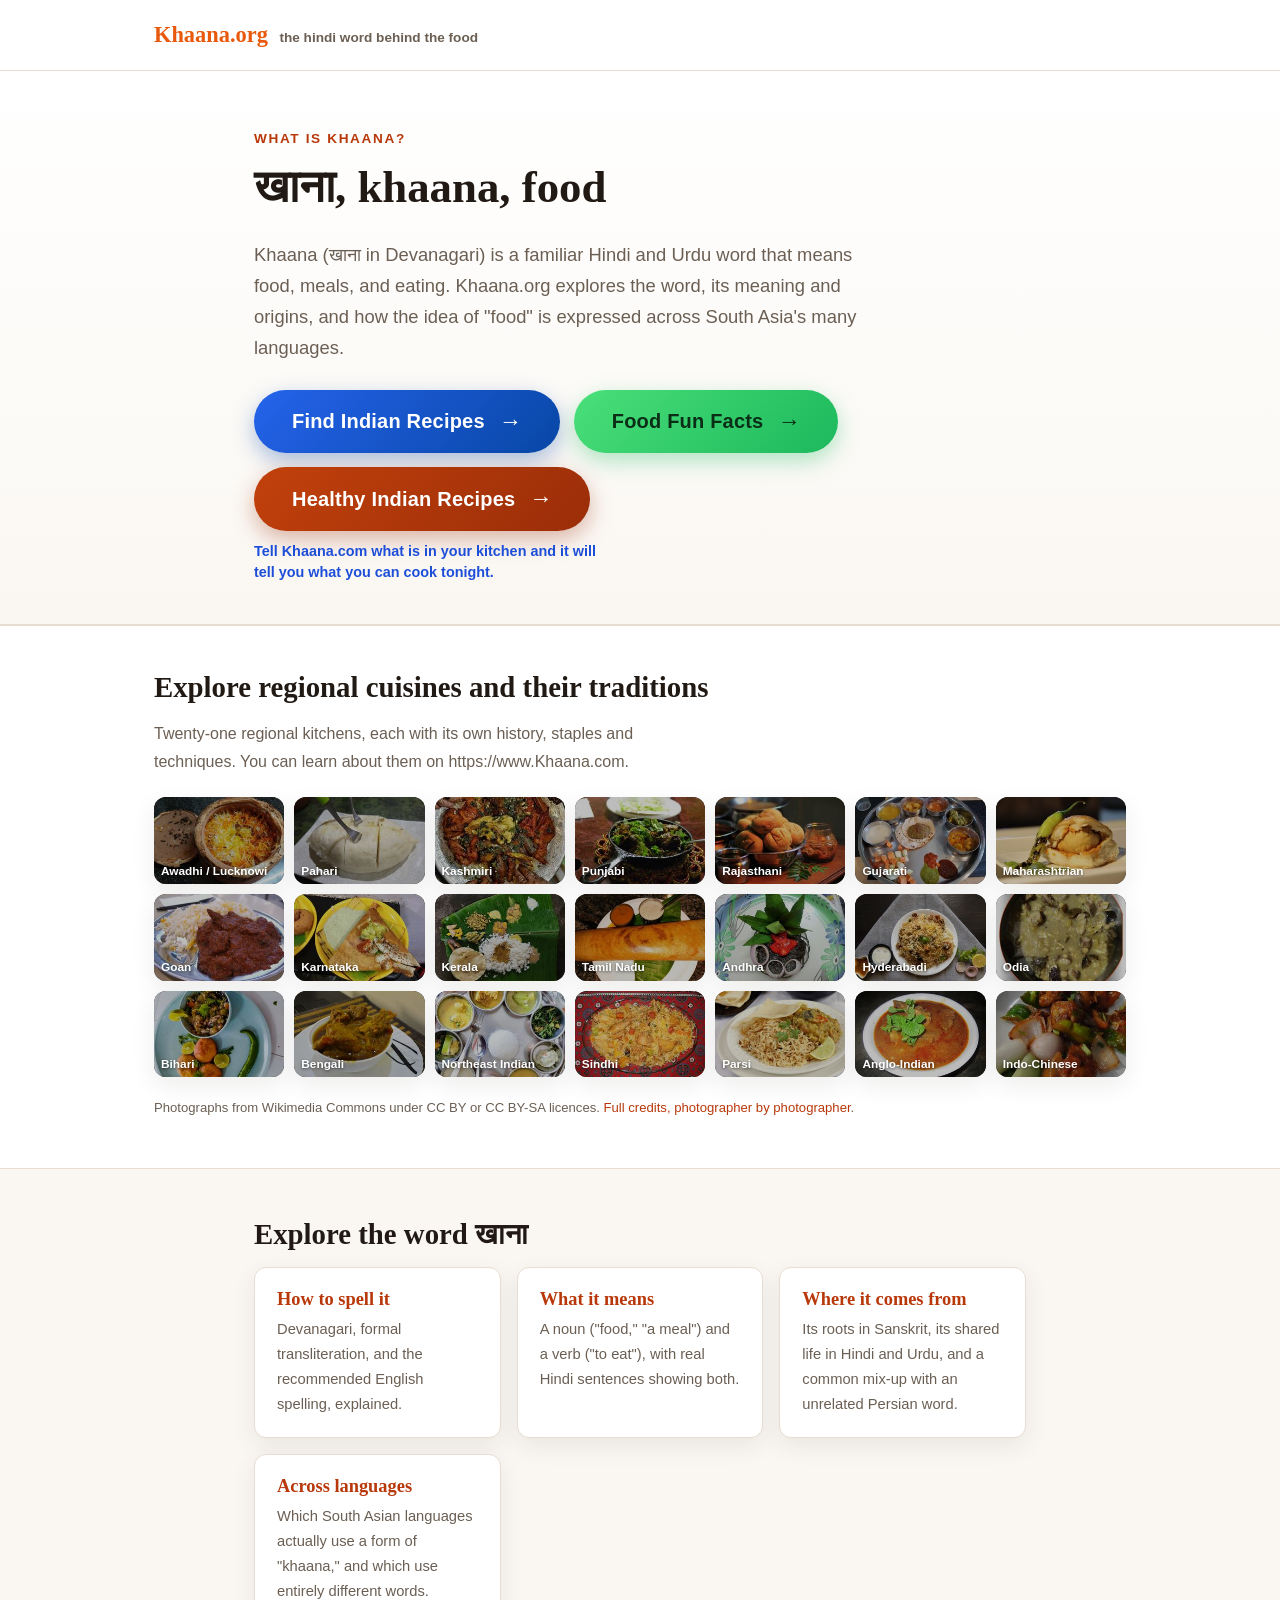
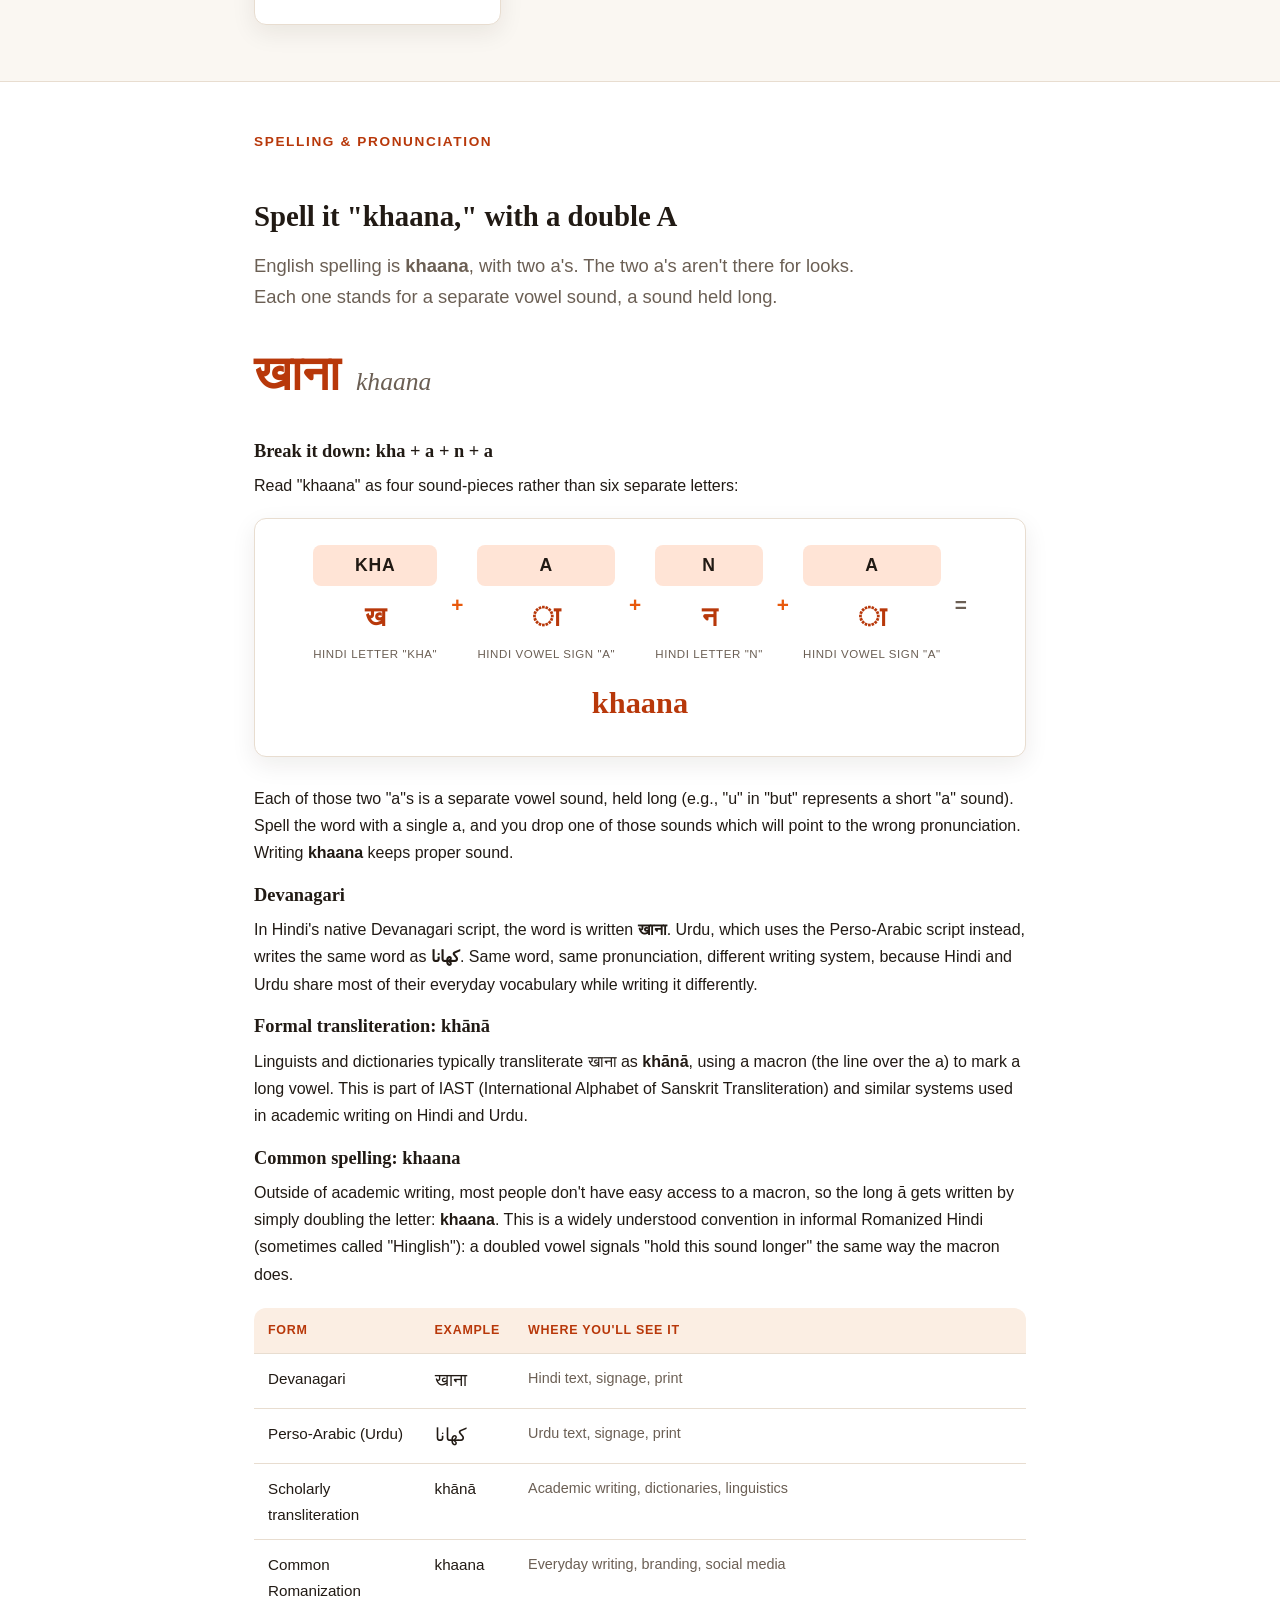
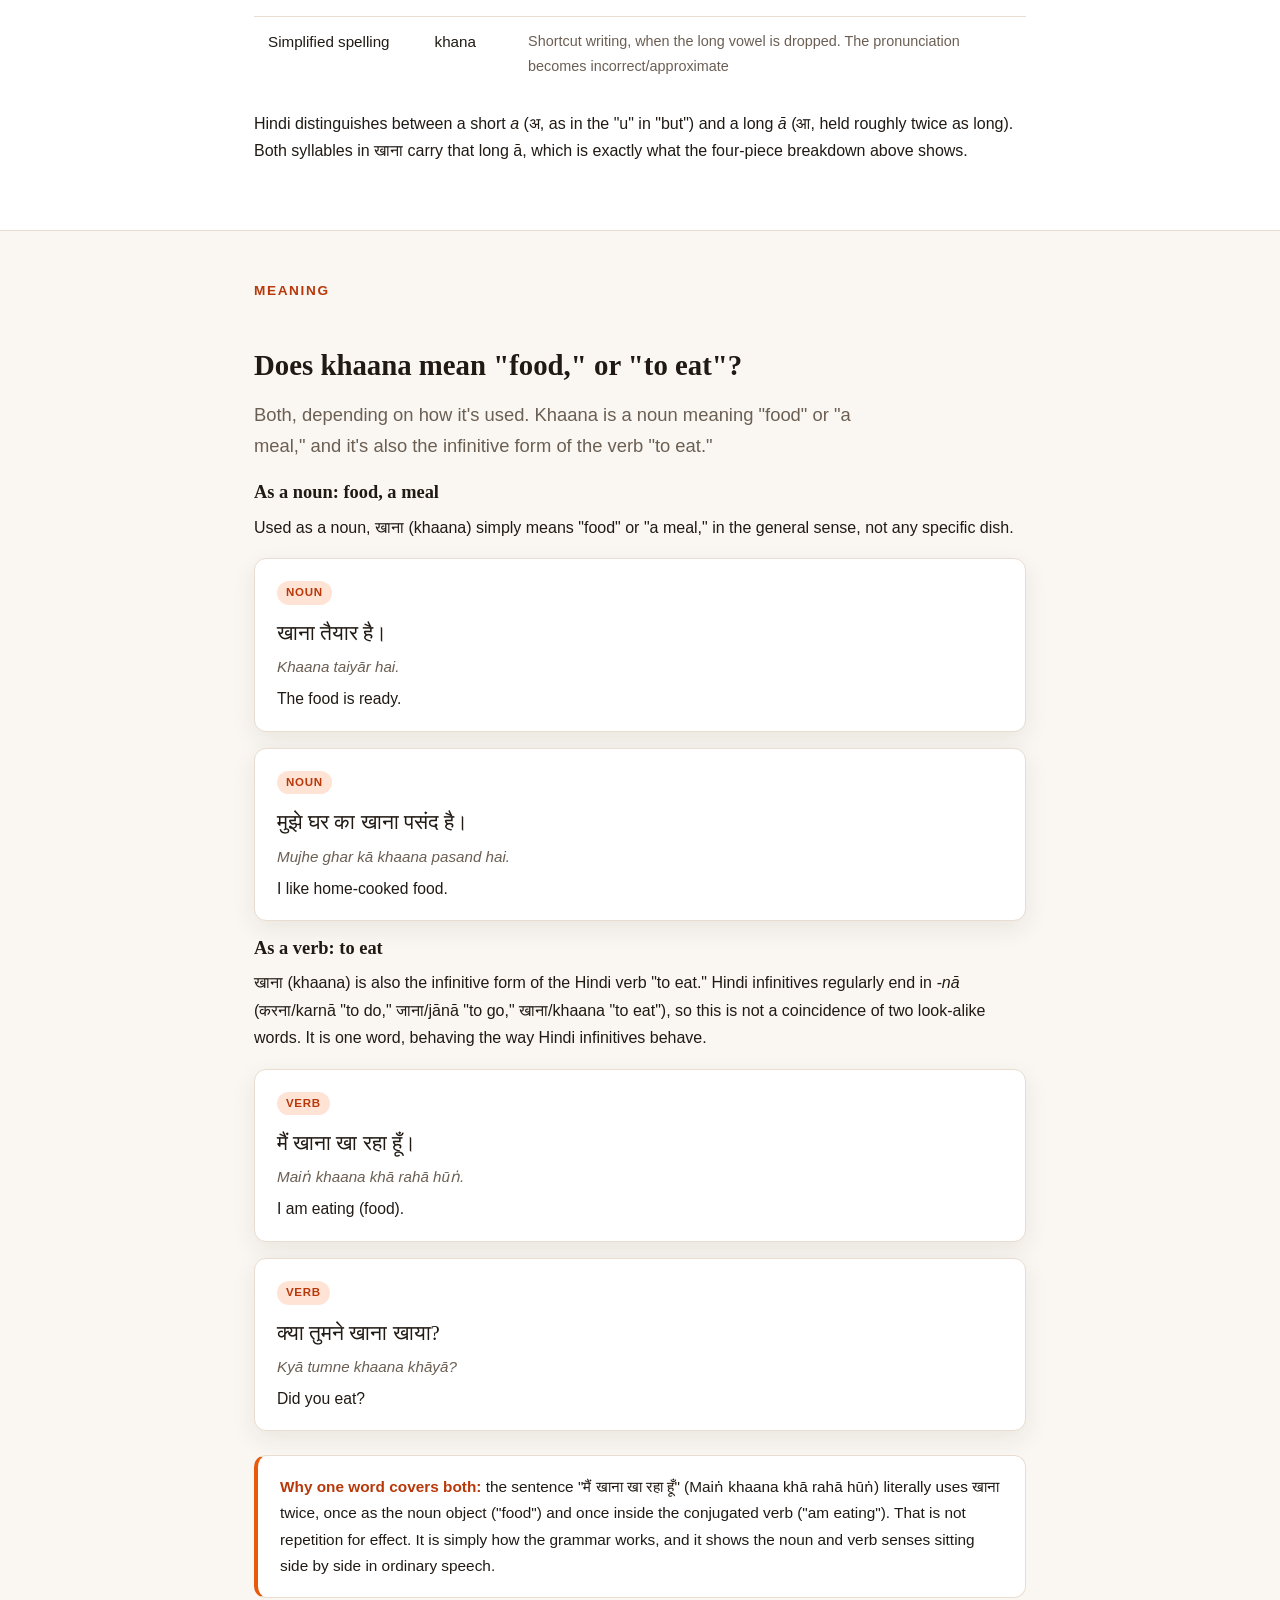
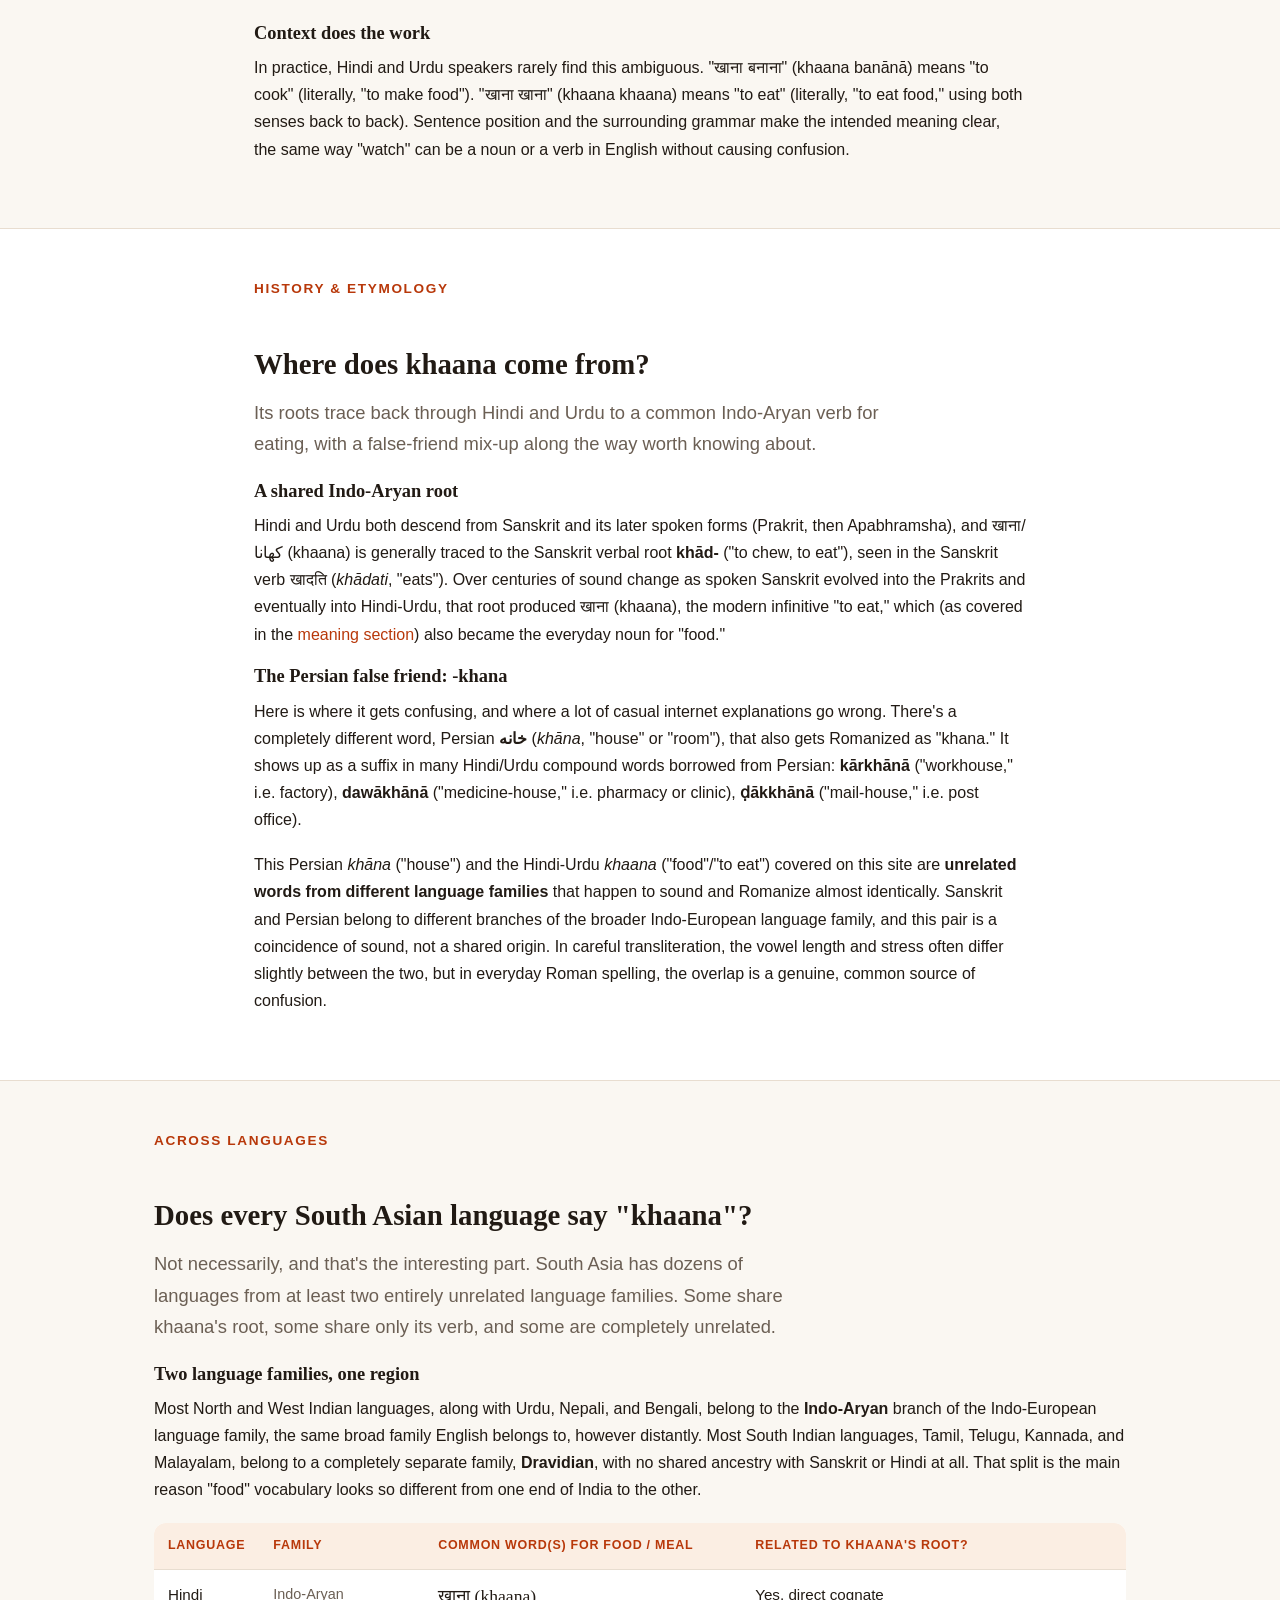
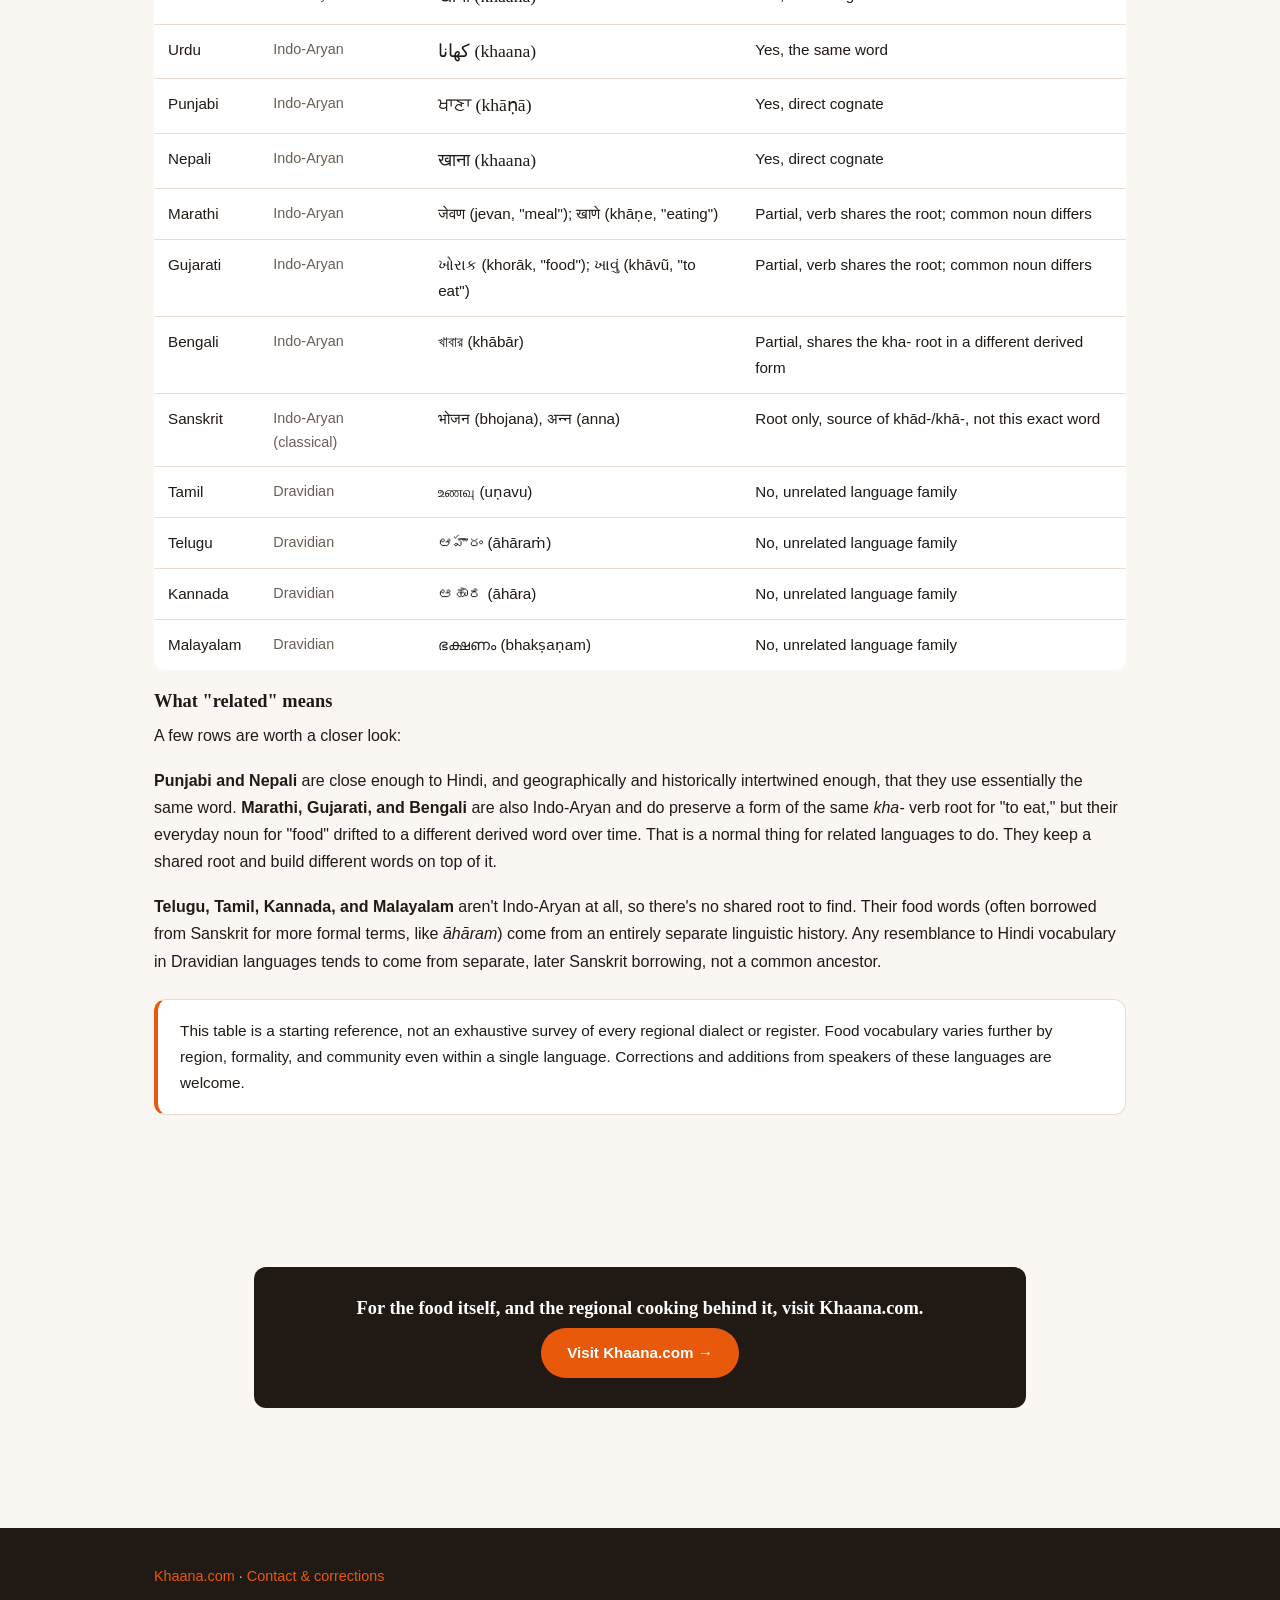
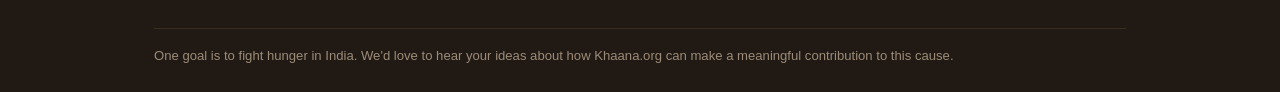
==== commit 25c93478: "Copy edits, and a third button through to the healthy recipes The button row on the home page went t" ====
--- a/index.html
+++ b/index.html
@@ -12,7 +12,7 @@
 
 <header class="site-header">
   <div class="nav-wrap">
-    <a href="/" class="brand">Khaana.org <span>the word behind the food</span></a>
+    <a href="/" class="brand">Khaana.org <span>the hindi word behind the food</span></a>
   </div>
 </header>
 
@@ -20,7 +20,7 @@
   <div class="container">
     <div class="eyebrow">What is Khaana?</div>
     <h1>खाना, khaana, food</h1>
-    <p class="lede">Khaana (खाना in Devanagari) is a familiar Hindi and Urdu word tied to food, meals, and eating. Khaana.org explores the word, its meaning and origins, and how the idea of "food" is expressed across South Asia's many languages.</p>
+    <p class="lede">Khaana (खाना in Devanagari) is a familiar Hindi and Urdu word that means food, meals, and eating. Khaana.org explores the word, its meaning and origins, and how the idea of "food" is expressed across South Asia's many languages.</p>
 
     <!-- Straight through to the recipes. This site is about the word; anyone
          who arrived wanting the food should not have to find the footer link
@@ -35,6 +35,10 @@
           <span class="cook-cta-label">Food Fun Facts</span>
           <span class="cook-cta-arrow" aria-hidden="true">&rarr;</span>
         </a>
+        <a class="cook-cta cook-cta-healthy" href="https://khaana.com/healthy-indian-recipes.html">
+          <span class="cook-cta-label">Healthy Indian Recipes</span>
+          <span class="cook-cta-arrow" aria-hidden="true">&rarr;</span>
+        </a>
       </span>
       <span class="cook-cta-note">Tell Khaana.com what is in your kitchen and it will tell you what you can cook tonight.</span>
     </p>
@@ -45,7 +49,7 @@
   <div class="container-wide">
     <h2 id="cuisines">Explore regional cuisines and their traditions</h2>
     <p class="cuisines-intro">Twenty-one regional kitchens, each with its own history, staples and
-      techniques. Every one opens on Khaana.com.</p>
+      techniques. You can learn about them on https://www.Khaana.com.</p>
     <div class="cuisine-grid">
         <a class="cuisine-tile" href="https://khaana.com/awadhi-lucknowi.html">
           <img src="assets/cuisines/awadhi-lucknowi.jpg" alt="" width="240" height="160" loading="lazy" decoding="async" />
@@ -140,7 +144,7 @@
 
 <section>
   <div class="container">
-    <h2>Explore the word</h2>
+    <h2>Explore the word खाना</h2>
     <div class="card-grid">
       <a class="nav-card" href="#spelling">
         <h3>How to spell it</h3>
@@ -166,7 +170,7 @@
   <div class="container">
     <div class="eyebrow">Spelling &amp; pronunciation</div>
     <h2>Spell it "khaana," with a double A</h2>
-    <p class="lede">Recommended English spelling is <strong>khaana</strong>, with two a's. The two a's aren't there for looks. Each one stands for a separate vowel sound, and both are held long.</p>
+    <p class="lede">English spelling is <strong>khaana</strong>, with two a's. The two a's aren't there for looks. Each one stands for a separate vowel sound, a sound held long.</p>
 
     <div class="word-display">
       <span class="dev">खाना</span>
@@ -204,7 +208,7 @@
       <div class="breakdown-result">khaana</div>
     </div>
 
-    <p>Each of those two "a"s is a separate vowel sound, held long (e.g., "u" in "but" represents a short "a" sound). Spell the word with a single a, as in "khana," and you drop one of those sounds. It's a common shortcut, but it points to the wrong pronunciation. Writing <strong>khaana</strong> keeps both sounds.</p>
+    <p>Each of those two "a"s is a separate vowel sound, held long (e.g., "u" in "but" represents a short "a" sound). Spell the word with a single a, and you drop one of those sounds which will point to the wrong pronunciation. Writing <strong>khaana</strong> keeps proper sound.</p>
 
     <h3>Devanagari</h3>
     <p>In Hindi's native Devanagari script, the word is written <strong>खाना</strong>. Urdu, which uses the Perso-Arabic script instead, writes the same word as <strong>کھانا</strong>. Same word, same pronunciation, different writing system, because Hindi and Urdu share most of their everyday vocabulary while writing it differently.</p>
@@ -223,7 +227,7 @@
           <tr><td>Perso-Arabic (Urdu)</td><td class="dev">کھانا</td><td class="muted">Urdu text, signage, print</td></tr>
           <tr><td>Scholarly transliteration</td><td>khānā</td><td class="muted">Academic writing, dictionaries, linguistics</td></tr>
           <tr><td>Common Romanization</td><td>khaana</td><td class="muted">Everyday writing, branding, social media</td></tr>
-          <tr><td>Simplified spelling</td><td>khana</td><td class="muted">Casual writing, when the long vowel is dropped. The true pronunciation becomes incorrect/approximate</td></tr>
+          <tr><td>Simplified spelling</td><td>khana</td><td class="muted">Shortcut writing, when the long vowel is dropped. The pronunciation becomes incorrect/approximate</td></tr>
         </tbody>
       </table>
     </div>
--- a/style.css
+++ b/style.css
@@ -404,12 +404,28 @@
 /* The two buttons sit side by side and wrap together on a narrow screen. */
 .cta-row { display: flex; flex-wrap: wrap; gap: 14px; }
 
-/* Food Fun Facts. Purple so it cannot be mistaken for the recipes button
-   beside it or for the orange the rest of the site uses on links. Same
-   contrast test as the blue one: hover brightens by 8%, so it is the hovered
-   colour that has to clear AA — 7.10:1 at rest, 6.38:1 hovered. */
+/* Food Fun Facts, in bright green.
+   The text is dark rather than white, and that is not a style choice. A green
+   bright enough to read as bright leaves white text at about 2:1, nowhere near
+   the 4.5 AA needs — #22c55e hovered measures 1.97:1 against white. Dark green
+   text gives 5.41:1 on the darkest stop of this gradient and 8.9:1 on the
+   lightest, so the
+   button stays as bright as asked for and is still readable. Hover brightens
+   by 8% as it does on the blue button, which here improves contrast rather
+   than eroding it. */
 .cook-cta-fun {
-  background: linear-gradient(135deg, #6d28d9, #4c1d95);
-  box-shadow: 0 8px 22px rgba(76, 29, 149, 0.34);
-}
-.cook-cta-fun:hover { box-shadow: 0 14px 32px rgba(76, 29, 149, 0.42); }
+  background: linear-gradient(135deg, #4ae07a, #1cb85c);
+  color: #0b2e17;
+  box-shadow: 0 8px 22px rgba(28, 184, 92, 0.34);
+}
+.cook-cta-fun:hover { color: #0b2e17; box-shadow: 0 14px 32px rgba(28, 184, 92, 0.42); }
+
+/* Healthy Indian Recipes, in the site's terracotta.
+   Not --accent itself: #e8590c carries white text at 3.58:1, under the 4.5 AA
+   wants, and the 8% hover brightening takes it to 3.33. This gradient runs
+   from #c2410c at 5.18:1 to #9a2d08 at 7.63, and still clears AA hovered. */
+.cook-cta-healthy {
+  background: linear-gradient(135deg, #c2410c, #9a2d08);
+  box-shadow: 0 8px 22px rgba(154, 45, 8, 0.34);
+}
+.cook-cta-healthy:hover { box-shadow: 0 14px 32px rgba(154, 45, 8, 0.42); }
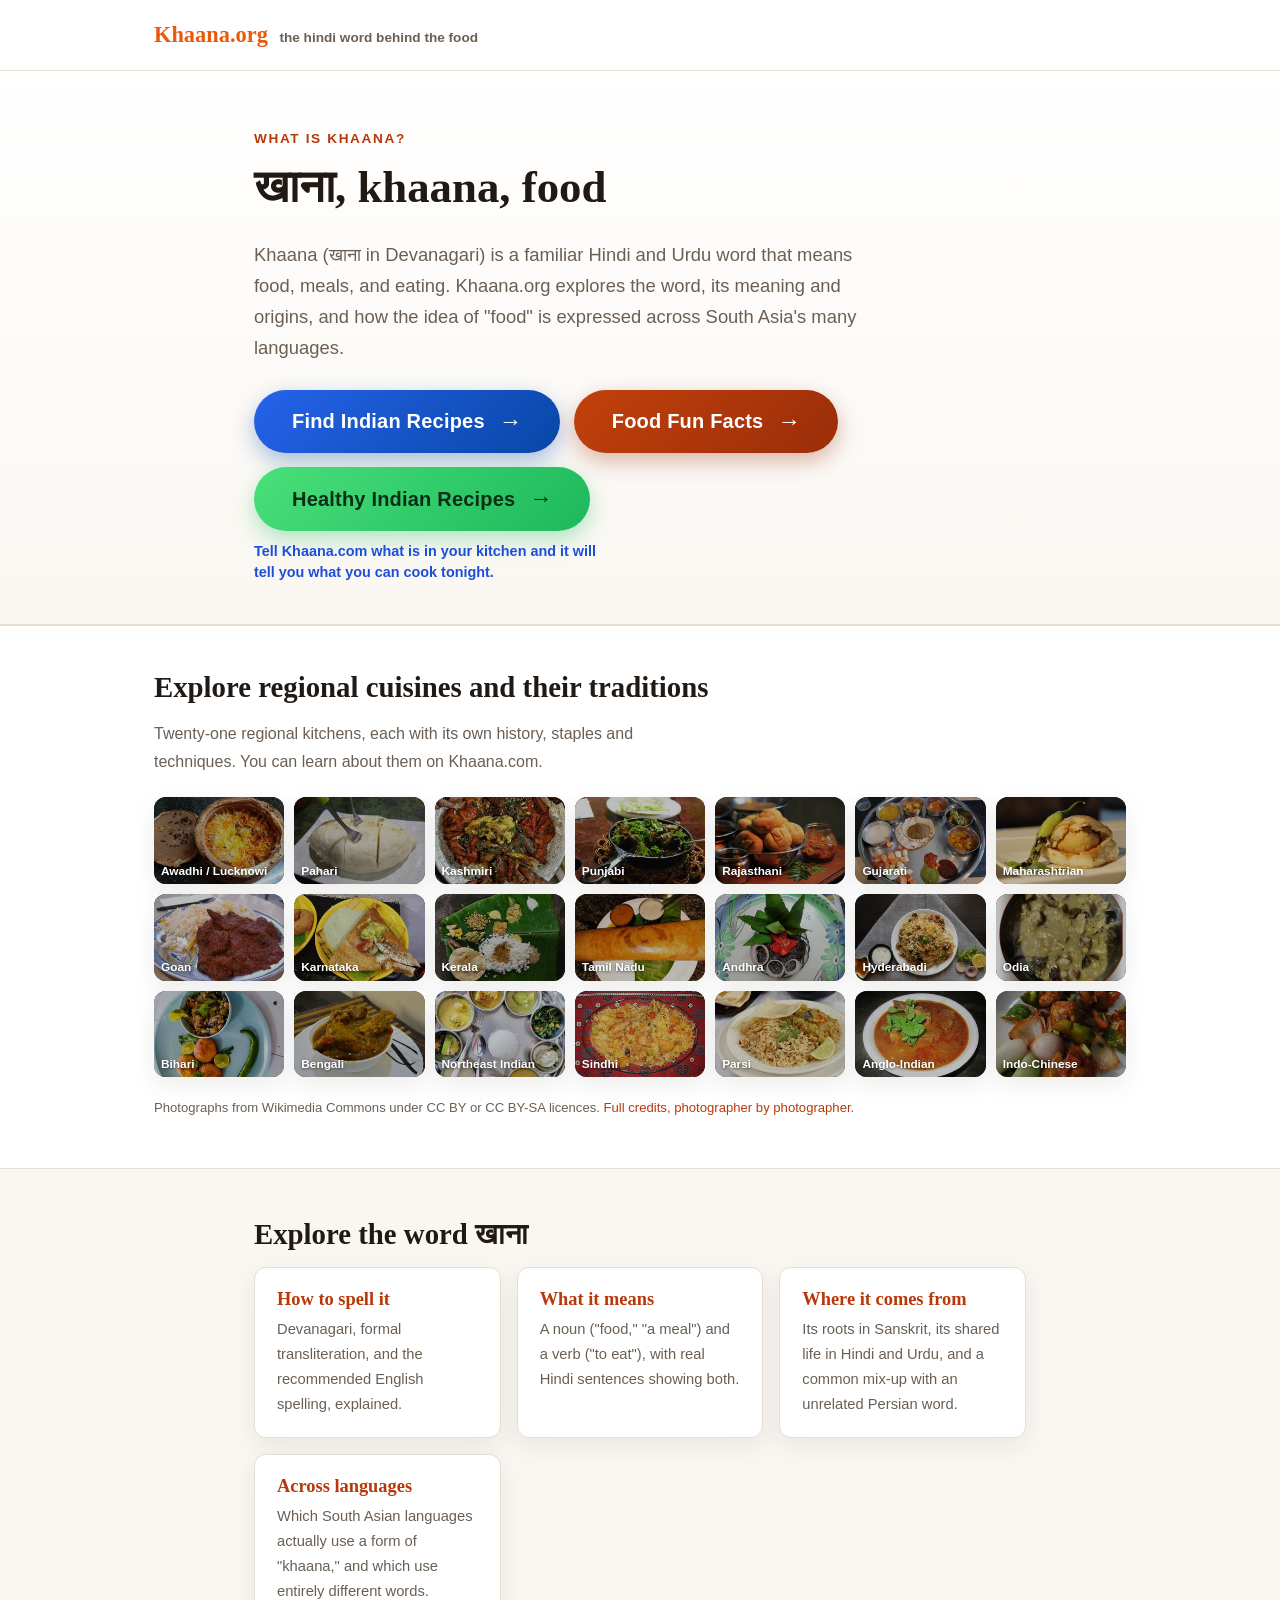
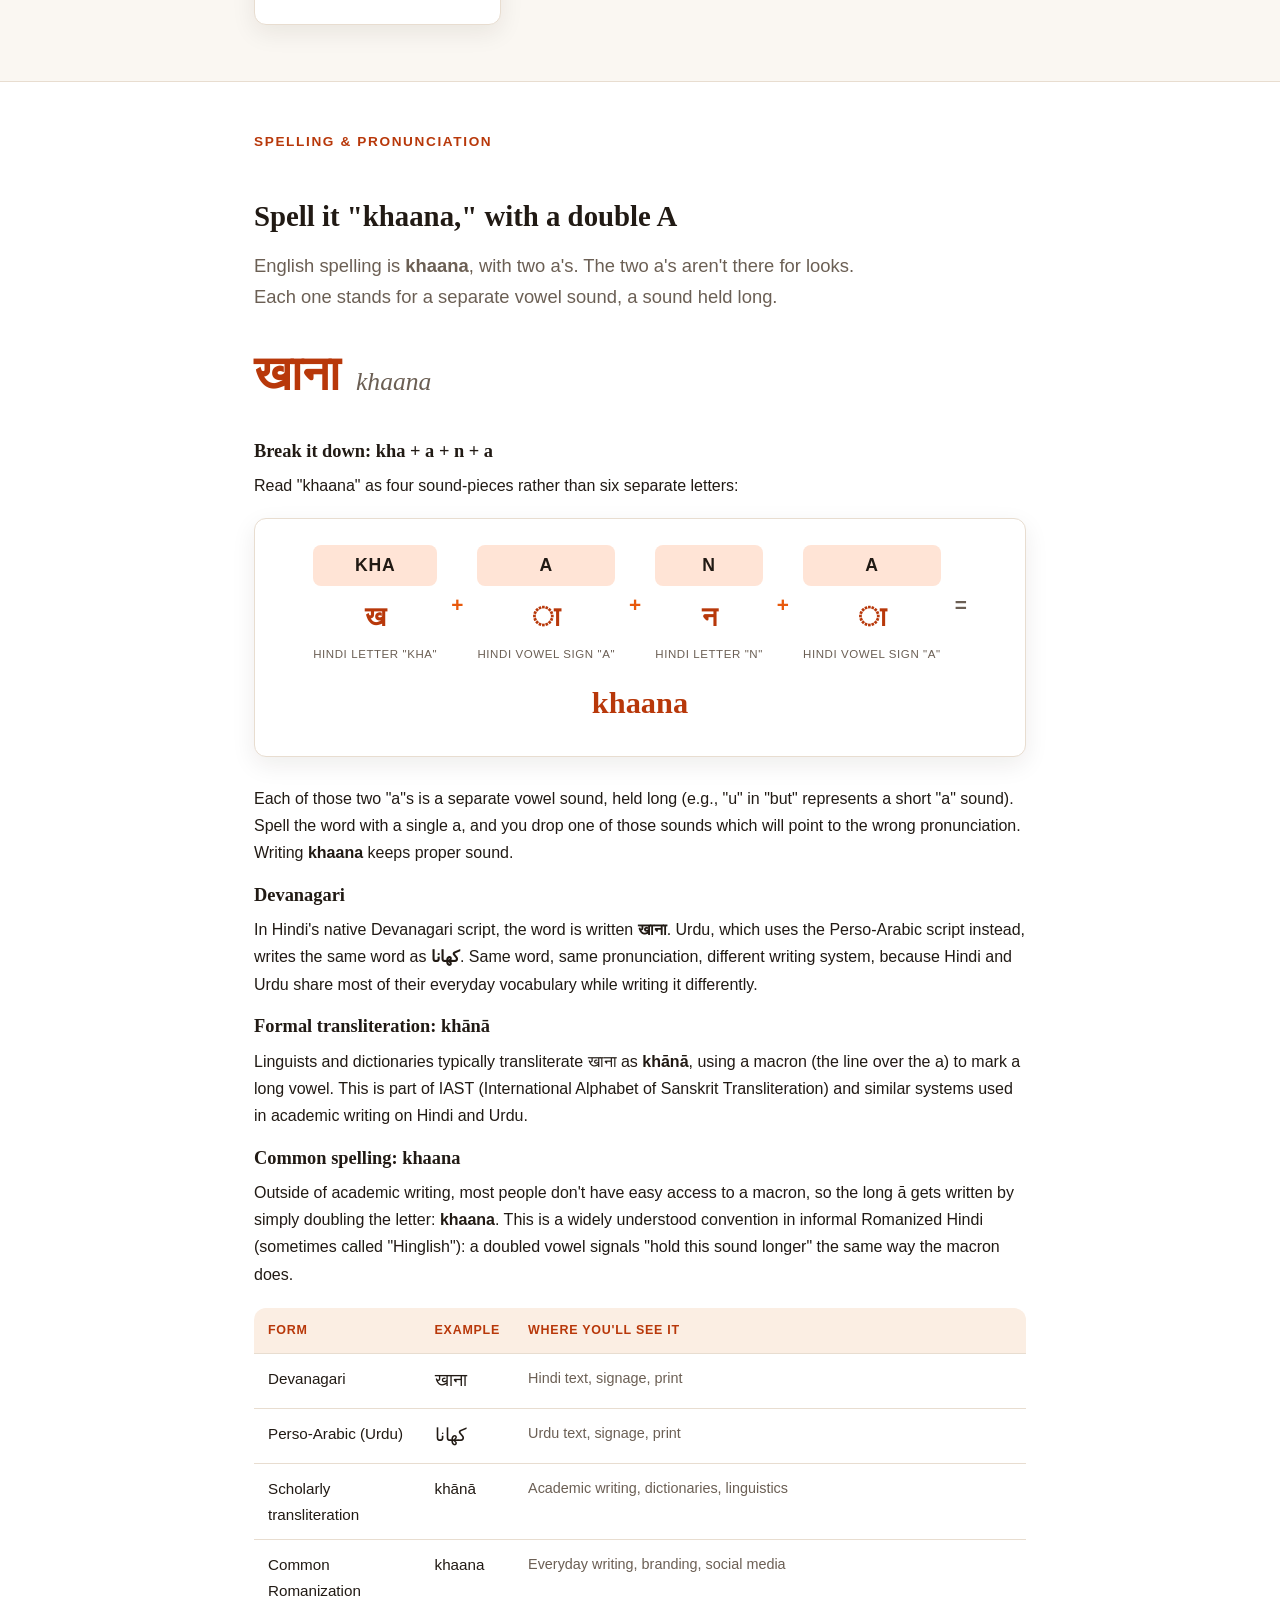
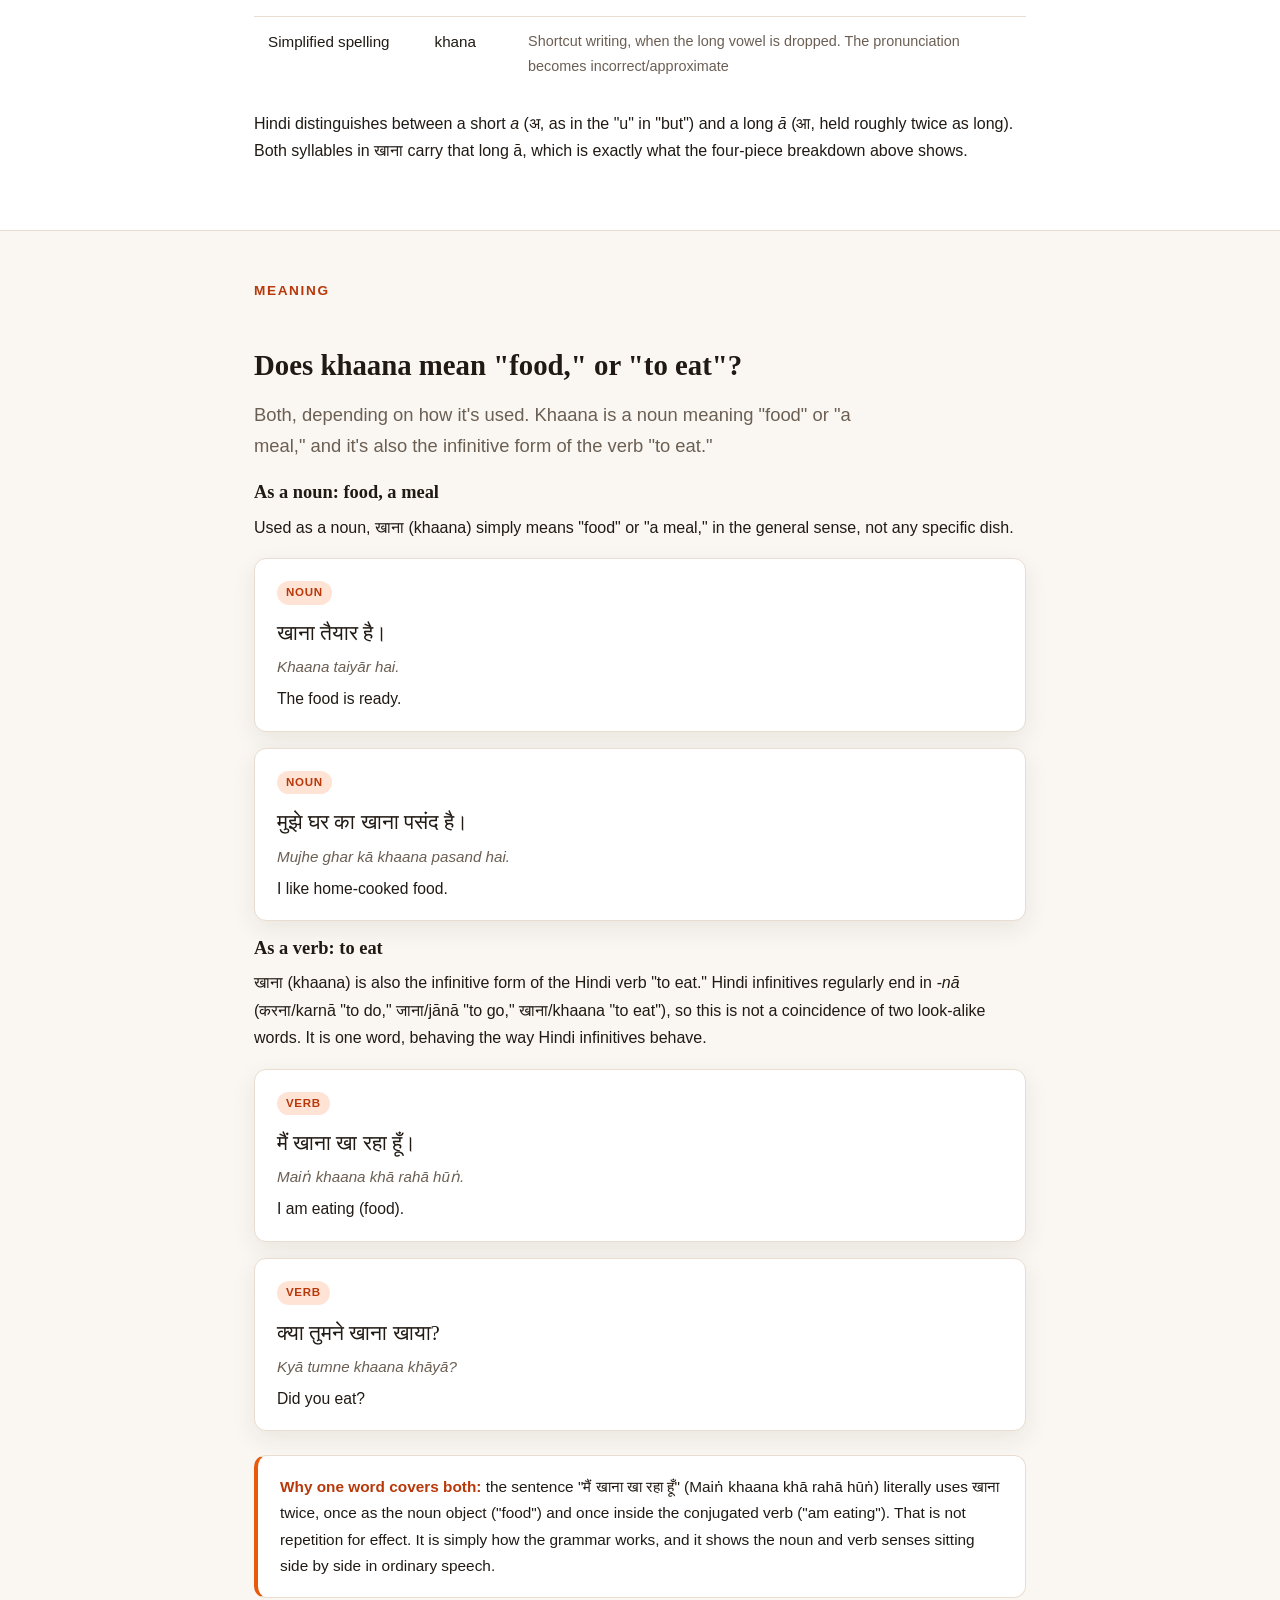
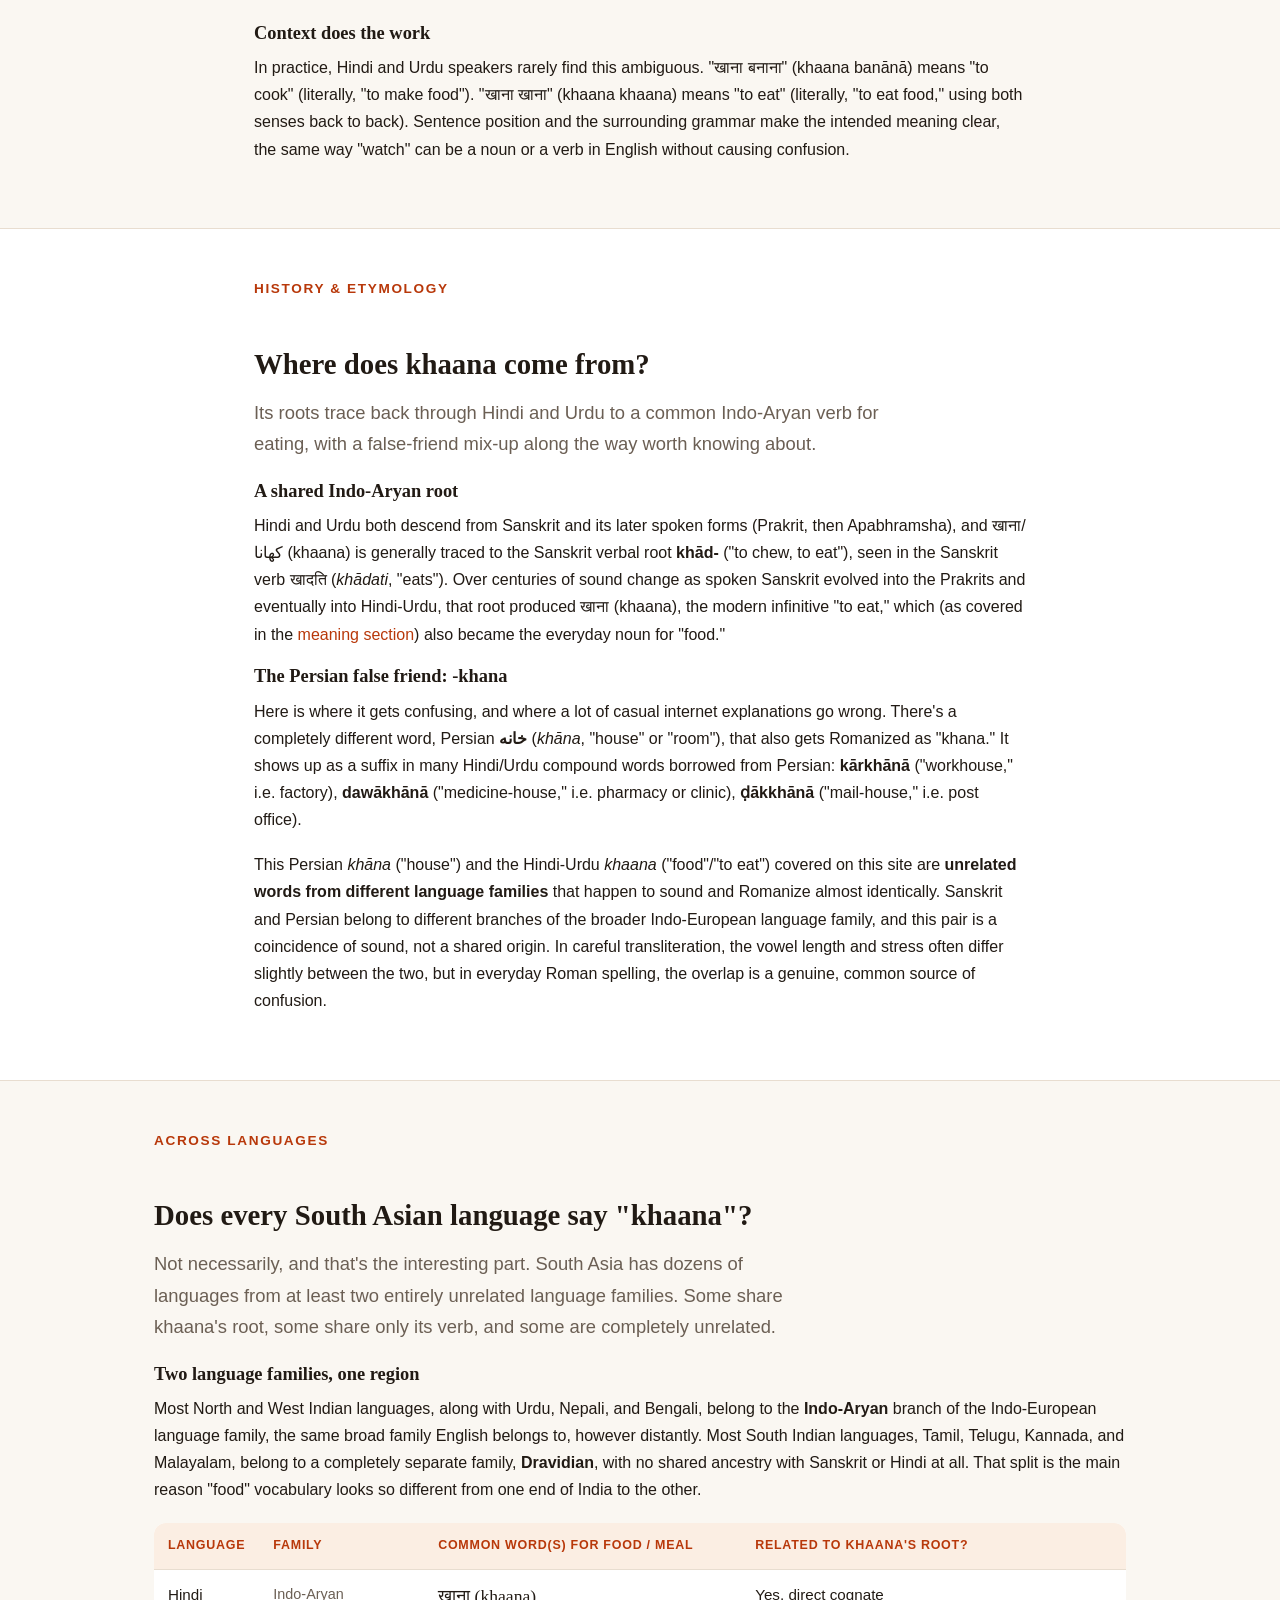
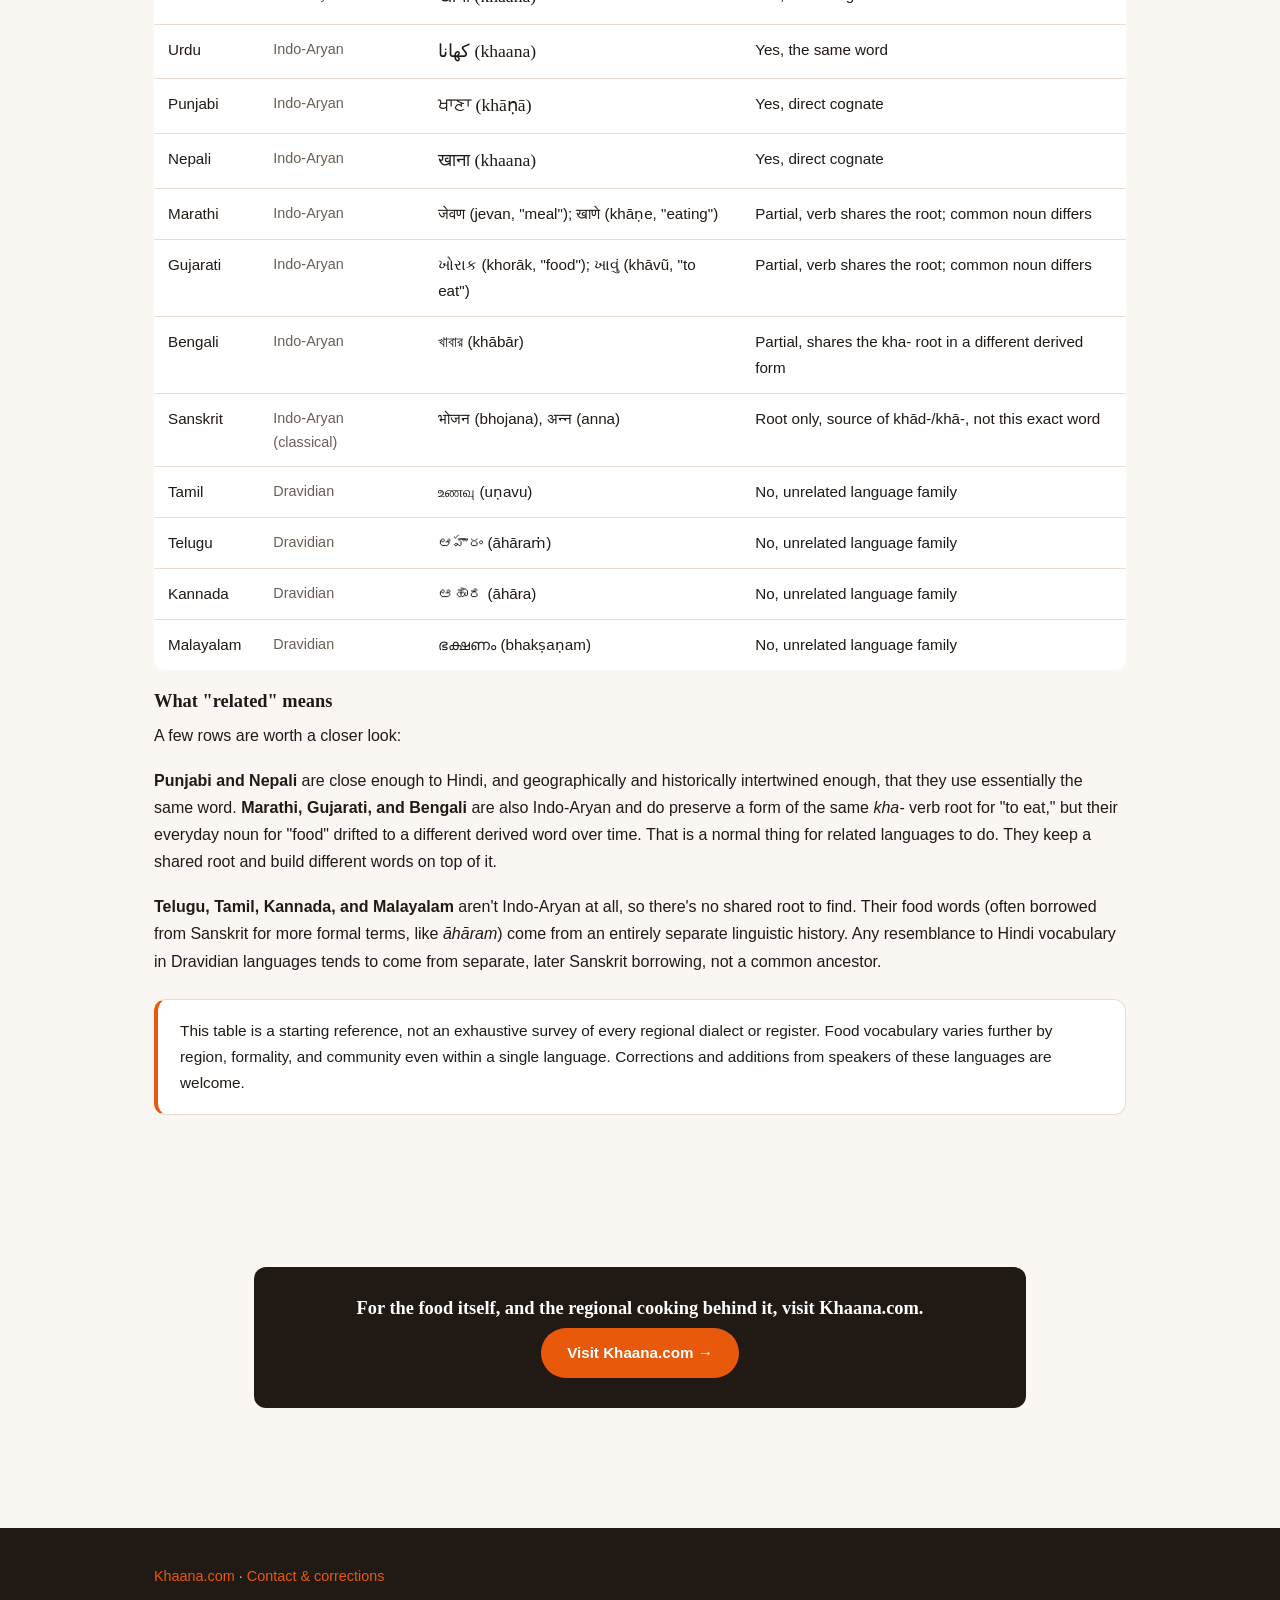
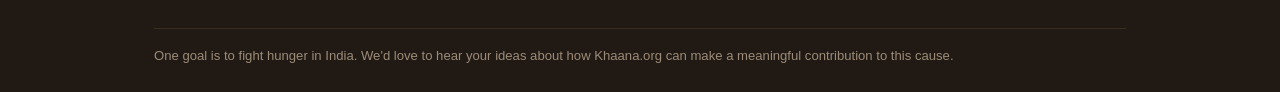
==== commit ab9723d1: "Swap the two button colours, and give the page structured data Fun facts takes the terracotta, healt" ====
--- a/index.html
+++ b/index.html
@@ -6,7 +6,88 @@
 <title>Khaana.org: Spelling, Meaning, History &amp; Culture of the Word "Khaana"</title>
 <meta name="description" content="Everything about the word khaana in one place: how to spell and pronounce it, what it means, where it comes from, how it compares across South Asian languages, and about this site." />
 <link rel="canonical" href="https://khaana.org/" />
+<meta property="og:type" content="website" />
+<meta property="og:site_name" content="Khaana.org" />
+<meta property="og:title" content="Khaana (खाना): what the word means in Hindi and Urdu" />
+<meta property="og:description" content="How to spell and pronounce khaana, what it means, where it comes from, and how South Asian languages say food." />
+<meta property="og:url" content="https://khaana.org/" />
+<meta name="twitter:card" content="summary" />
 <link rel="stylesheet" href="style.css" />
+<script type="application/ld+json">
+[
+ {
+  "@context": "https://schema.org",
+  "@type": "WebSite",
+  "name": "Khaana.org",
+  "url": "https://khaana.org/",
+  "description": "The Hindi and Urdu word khaana (खाना): what it means, how to spell and pronounce it, where it comes from, and how South Asian languages say food."
+ },
+ {
+  "@context": "https://schema.org",
+  "@type": "DefinedTerm",
+  "name": "khaana",
+  "alternateName": [
+   "खाना",
+   "کھانا",
+   "khana",
+   "khaanaa"
+  ],
+  "inDefinedTermSet": {
+   "@type": "DefinedTermSet",
+   "name": "Hindi and Urdu vocabulary"
+  },
+  "description": "Hindi and Urdu for food, a meal, or the infinitive verb to eat. Written खाना in Devanagari and کھانا in the Perso-Arabic script.",
+  "url": "https://khaana.org/"
+ },
+ {
+  "@context": "https://schema.org",
+  "@type": "FAQPage",
+  "mainEntity": [
+   {
+    "@type": "Question",
+    "name": "Does khaana mean food or to eat?",
+    "acceptedAnswer": {
+     "@type": "Answer",
+     "text": "Both, depending on how it is used. Khaana is a noun meaning food or a meal, and it is also the infinitive form of the verb to eat."
+    }
+   },
+   {
+    "@type": "Question",
+    "name": "Is it spelled khaana or khana?",
+    "acceptedAnswer": {
+     "@type": "Answer",
+     "text": "Khaana, with two a's. Each a stands for a separate vowel sound and both are held long. Spelling it khana drops one of those sounds and points to a different pronunciation."
+    }
+   },
+   {
+    "@type": "Question",
+    "name": "How is khaana written in Devanagari and Urdu?",
+    "acceptedAnswer": {
+     "@type": "Answer",
+     "text": "खाना in Devanagari, as Hindi writes it, and کھانا in the Perso-Arabic script, as Urdu writes it. Same word and same pronunciation in two writing systems."
+    }
+   },
+   {
+    "@type": "Question",
+    "name": "Where does the word khaana come from?",
+    "acceptedAnswer": {
+     "@type": "Answer",
+     "text": "Its roots trace back through Hindi and Urdu to a common Indo-Aryan verb for eating."
+    }
+   },
+   {
+    "@type": "Question",
+    "name": "Does every South Asian language say khaana?",
+    "acceptedAnswer": {
+     "@type": "Answer",
+     "text": "No. South Asia has dozens of languages from at least two unrelated families. Some share the root of khaana, some share only its verb, and some are unrelated to it entirely."
+    }
+   }
+  ]
+ }
+]
+</script>
+
 </head>
 <body>
 
@@ -31,11 +112,11 @@
           <span class="cook-cta-label">Find Indian Recipes</span>
           <span class="cook-cta-arrow" aria-hidden="true">&rarr;</span>
         </a>
-        <a class="cook-cta cook-cta-fun" href="https://khaana.com/fun-facts.html">
+        <a class="cook-cta cook-cta-terracotta" href="https://khaana.com/fun-facts.html">
           <span class="cook-cta-label">Food Fun Facts</span>
           <span class="cook-cta-arrow" aria-hidden="true">&rarr;</span>
         </a>
-        <a class="cook-cta cook-cta-healthy" href="https://khaana.com/healthy-indian-recipes.html">
+        <a class="cook-cta cook-cta-green" href="https://khaana.com/healthy-indian-recipes.html">
           <span class="cook-cta-label">Healthy Indian Recipes</span>
           <span class="cook-cta-arrow" aria-hidden="true">&rarr;</span>
         </a>
@@ -49,7 +130,7 @@
   <div class="container-wide">
     <h2 id="cuisines">Explore regional cuisines and their traditions</h2>
     <p class="cuisines-intro">Twenty-one regional kitchens, each with its own history, staples and
-      techniques. You can learn about them on https://www.Khaana.com.</p>
+      techniques. You can learn about them on Khaana.com.</p>
     <div class="cuisine-grid">
         <a class="cuisine-tile" href="https://khaana.com/awadhi-lucknowi.html">
           <img src="assets/cuisines/awadhi-lucknowi.jpg" alt="" width="240" height="160" loading="lazy" decoding="async" />
--- a/style.css
+++ b/style.css
@@ -404,28 +404,30 @@
 /* The two buttons sit side by side and wrap together on a narrow screen. */
 .cta-row { display: flex; flex-wrap: wrap; gap: 14px; }
 
-/* Food Fun Facts, in bright green.
-   The text is dark rather than white, and that is not a style choice. A green
-   bright enough to read as bright leaves white text at about 2:1, nowhere near
-   the 4.5 AA needs — #22c55e hovered measures 1.97:1 against white. Dark green
-   text gives 5.41:1 on the darkest stop of this gradient and 8.9:1 on the
-   lightest, so the
-   button stays as bright as asked for and is still readable. Hover brightens
-   by 8% as it does on the blue button, which here improves contrast rather
-   than eroding it. */
-.cook-cta-fun {
+/* The two colours beside the blue button. Named for the colour rather than
+   for what they point at, since which button wears which has changed once
+   already and the class should not have to be renamed when it changes again.
+
+   Green: the text is dark rather than white, and that is not a style choice.
+   A green bright enough to read as bright leaves white text at about 2:1,
+   nowhere near the 4.5 AA needs — #22c55e hovered measures 1.97:1 against
+   white. Dark green text gives 5.41:1 on the darkest stop of this gradient
+   and 8.9:1 on the lightest, so the button stays as bright as asked for and
+   is still readable. Hover brightens by 8% as the blue one does, which here
+   improves contrast rather than eroding it.
+
+   Terracotta: not the site's --accent. #e8590c carries white text at 3.58:1,
+   under 4.5, and the same 8% hover takes it to 3.33. This gradient runs
+   #c2410c at 5.18:1 to #9a2d08 at 7.63:1 and still clears AA hovered. */
+.cook-cta-green {
   background: linear-gradient(135deg, #4ae07a, #1cb85c);
   color: #0b2e17;
   box-shadow: 0 8px 22px rgba(28, 184, 92, 0.34);
 }
-.cook-cta-fun:hover { color: #0b2e17; box-shadow: 0 14px 32px rgba(28, 184, 92, 0.42); }
-
-/* Healthy Indian Recipes, in the site's terracotta.
-   Not --accent itself: #e8590c carries white text at 3.58:1, under the 4.5 AA
-   wants, and the 8% hover brightening takes it to 3.33. This gradient runs
-   from #c2410c at 5.18:1 to #9a2d08 at 7.63, and still clears AA hovered. */
-.cook-cta-healthy {
+.cook-cta-green:hover { color: #0b2e17; box-shadow: 0 14px 32px rgba(28, 184, 92, 0.42); }
+
+.cook-cta-terracotta {
   background: linear-gradient(135deg, #c2410c, #9a2d08);
   box-shadow: 0 8px 22px rgba(154, 45, 8, 0.34);
 }
-.cook-cta-healthy:hover { box-shadow: 0 14px 32px rgba(154, 45, 8, 0.42); }
+.cook-cta-terracotta:hover { box-shadow: 0 14px 32px rgba(154, 45, 8, 0.42); }
